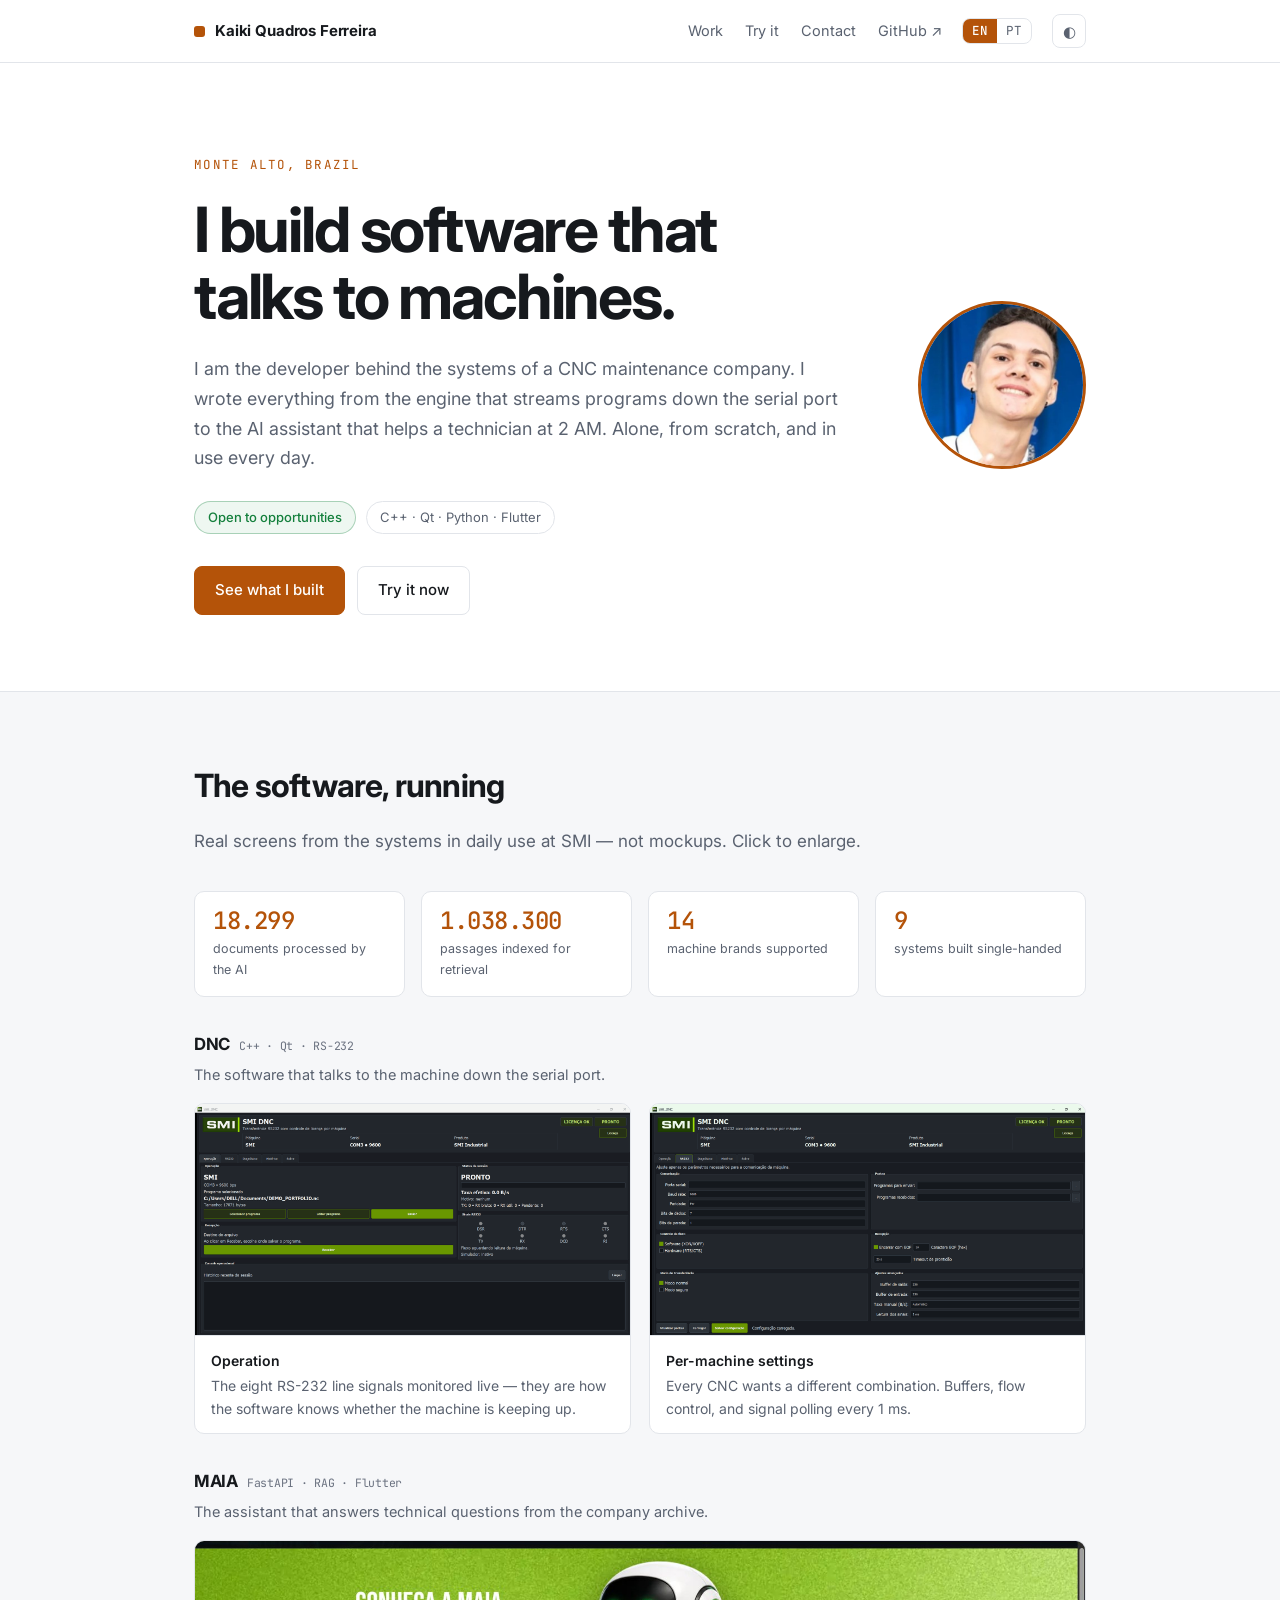
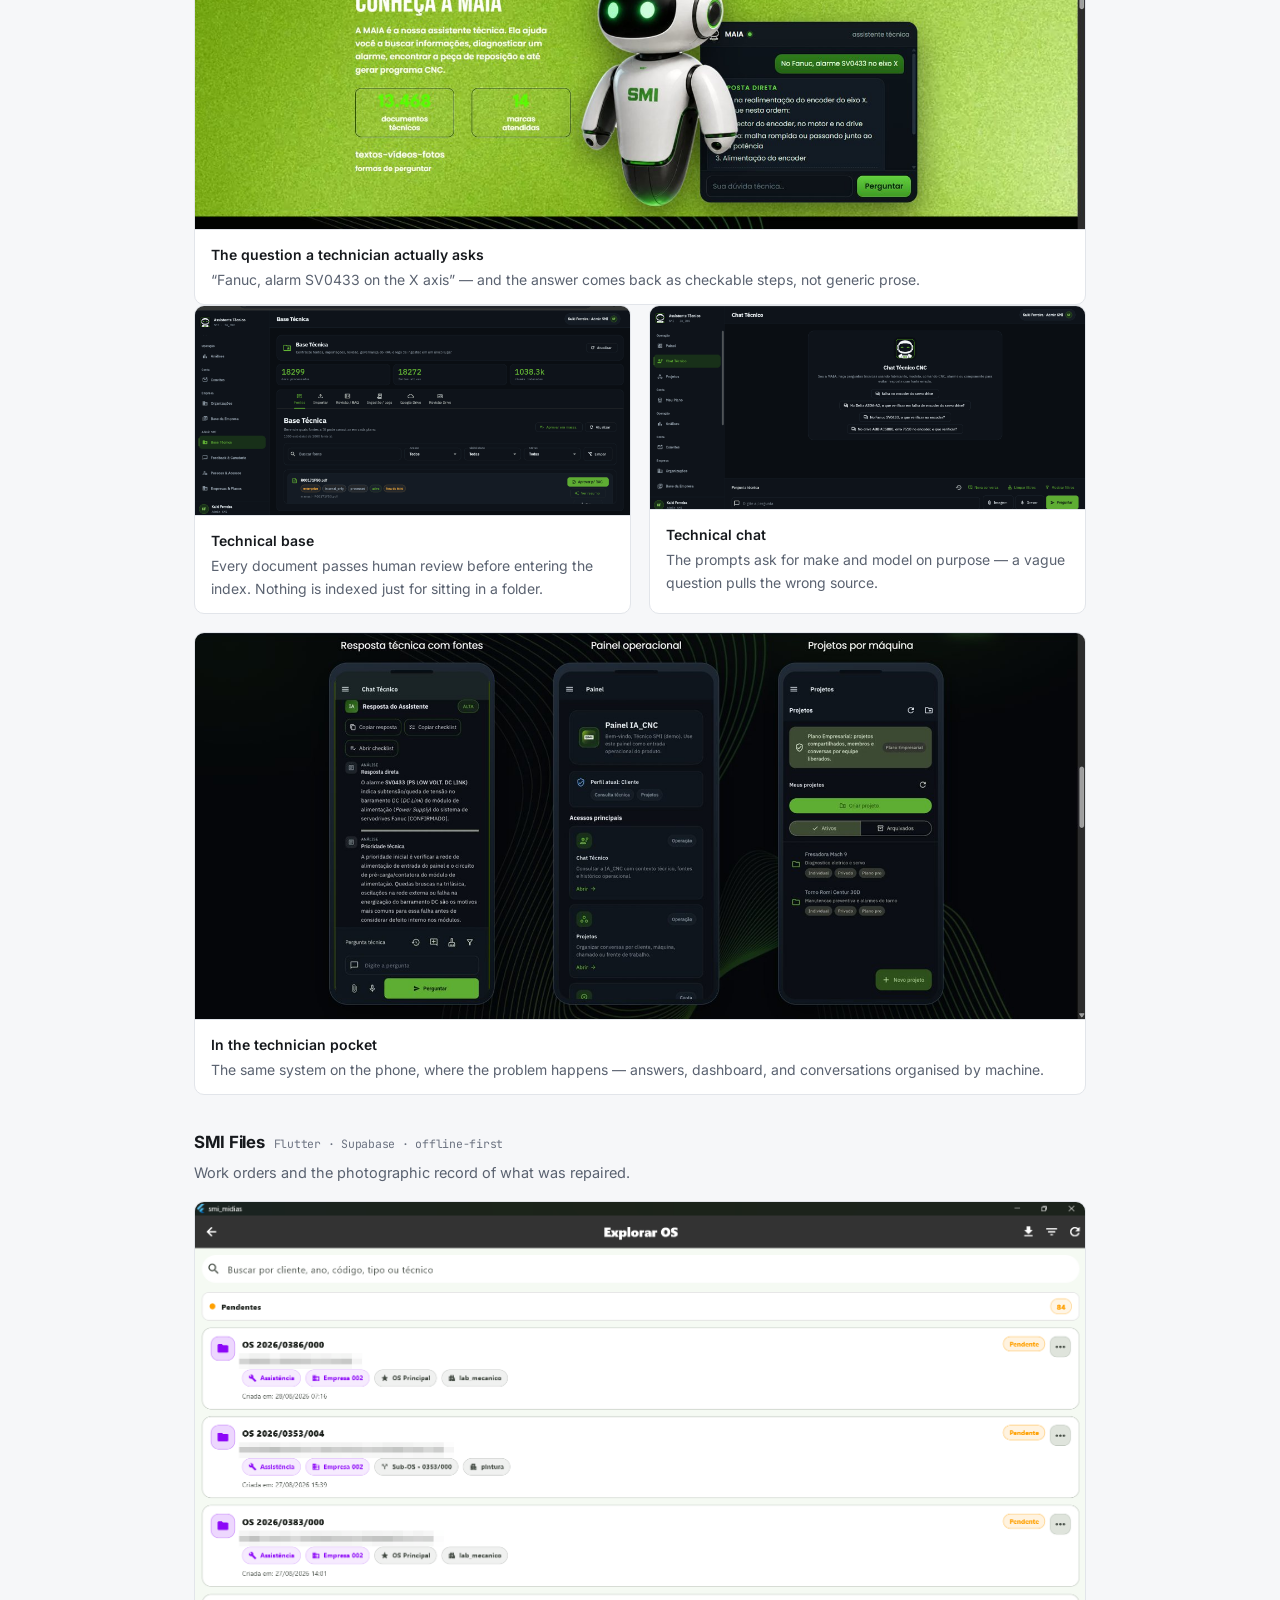
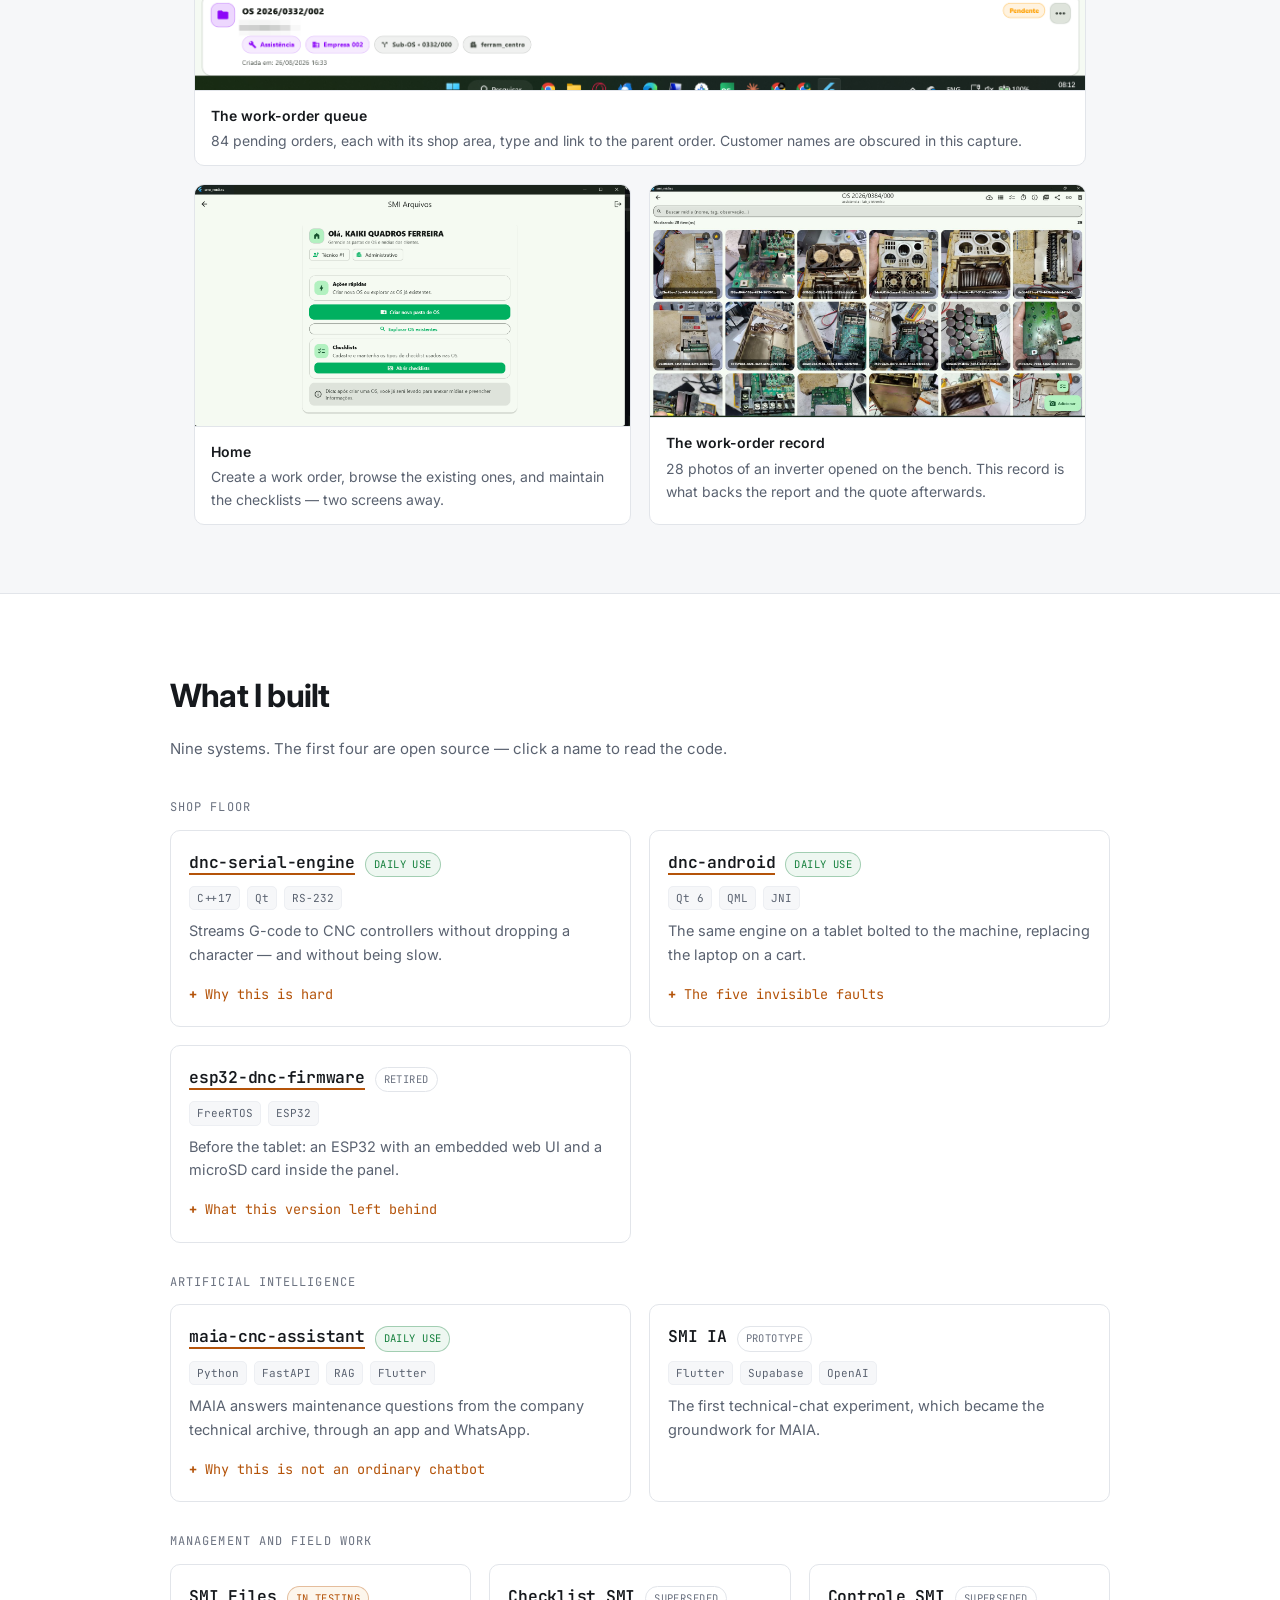
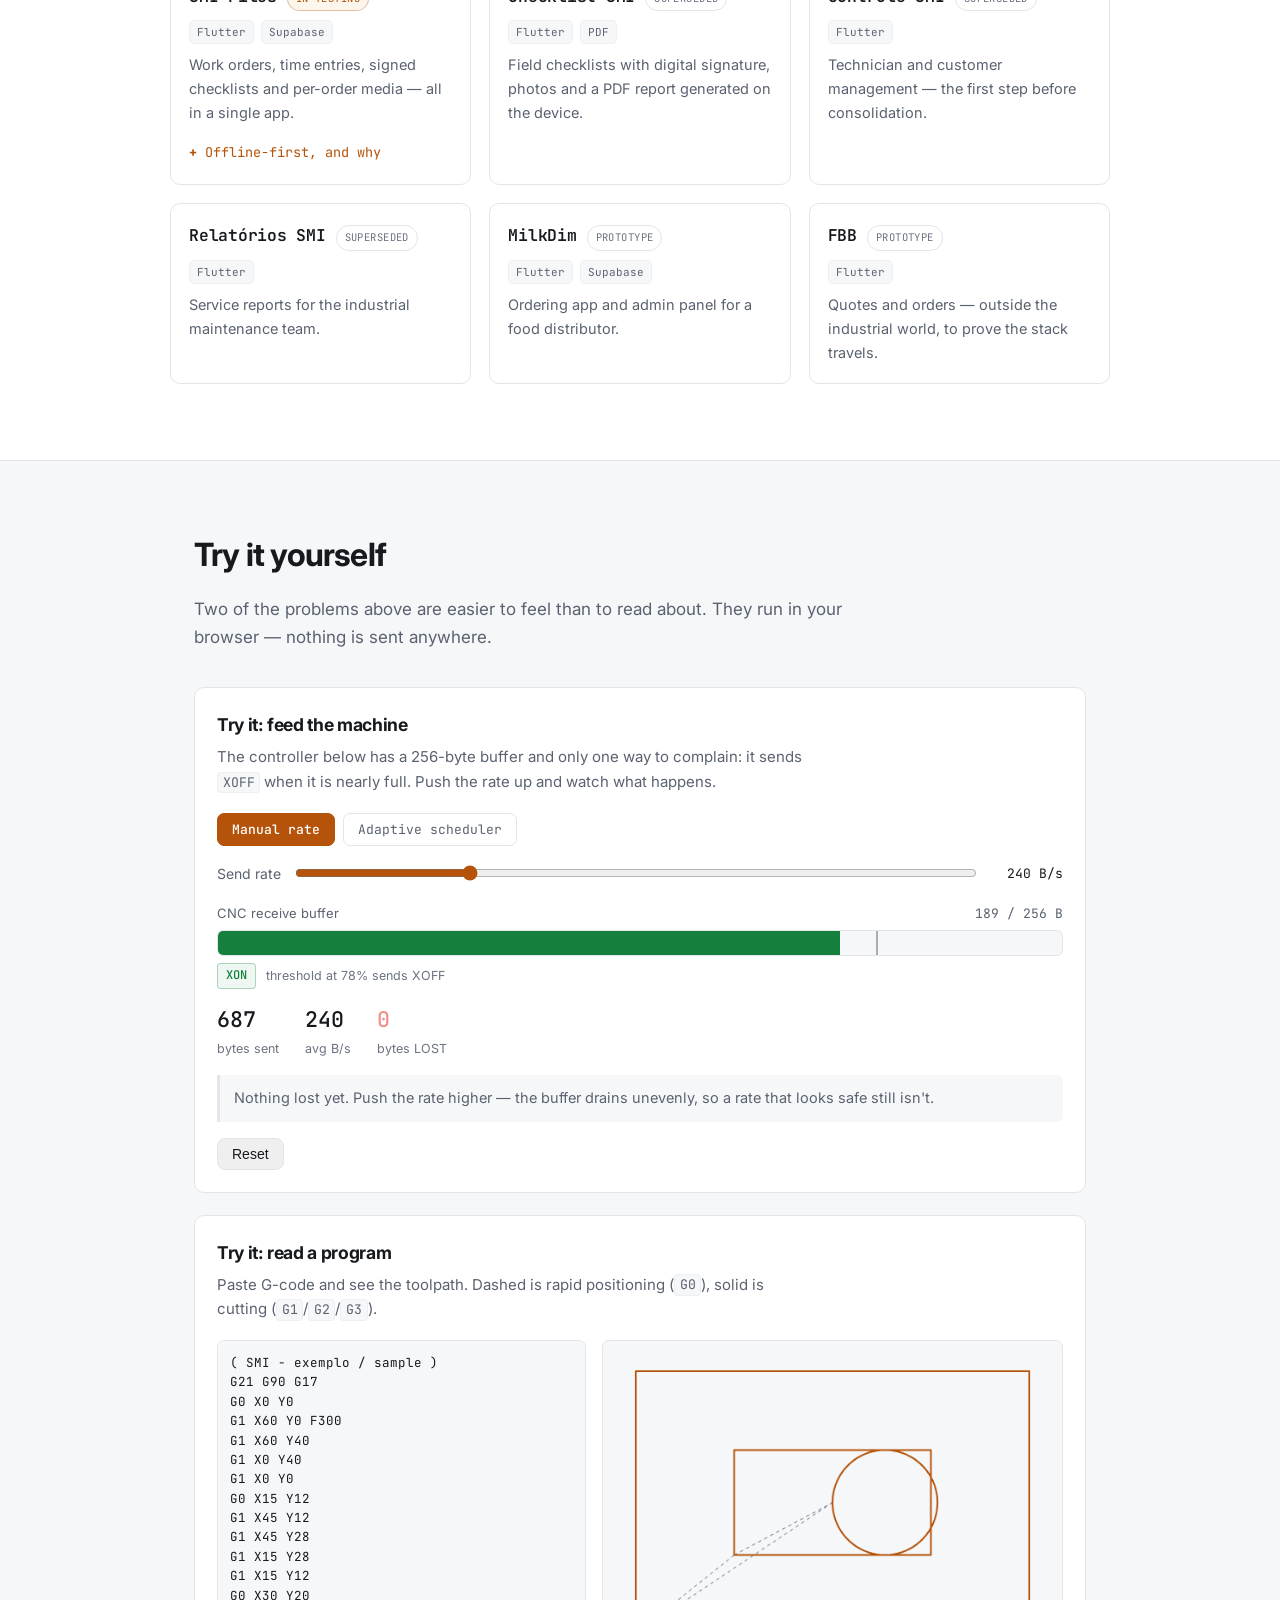
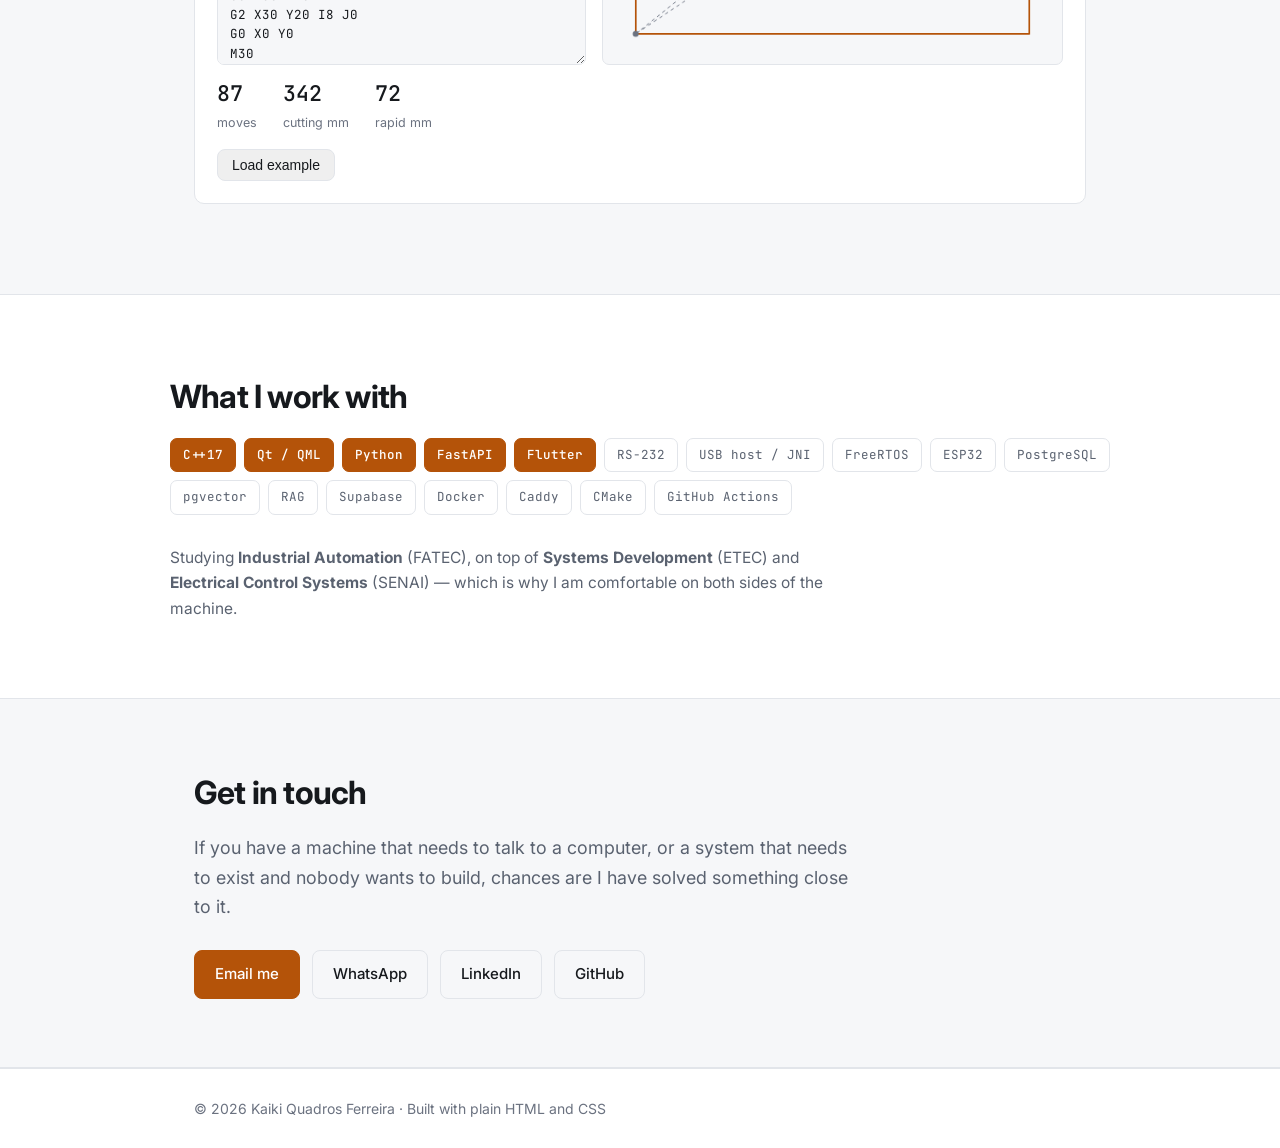
==== index.html @ d622199d "Add the work-order queue with customer names obscured Pixelated rather than blurred: a gaussian blur" ====
<!doctype html>
<html lang="en">
<head>
<meta charset="utf-8">
<meta name="viewport" content="width=device-width, initial-scale=1">
<title>Kaiki Quadros Ferreira — Industrial Systems, Embedded &amp; AI</title>
<meta name="description" content="Software engineer building systems for CNC machine tools: RS-232 protocols, Android and desktop clients, and RAG over technical archives. C++, Qt, QML, Python, FastAPI.">
<meta name="theme-color" content="#0d1117">
<link rel="icon" href="./favicon.svg" type="image/svg+xml">

<meta property="og:type" content="website">
<meta property="og:title" content="Kaiki Quadros Ferreira — Industrial Systems, Embedded &amp; AI">
<meta property="og:description" content="Software engineer where software meets machines. CNC serial protocols, Android and desktop clients, and AI over technical archives.">
<meta property="og:url" content="https://dev-kaiki.github.io/">
<meta name="twitter:card" content="summary">

<link rel="alternate" hreflang="en" href="https://dev-kaiki.github.io/">
<link rel="alternate" hreflang="pt-BR" href="https://dev-kaiki.github.io/pt.html">
<link rel="alternate" hreflang="x-default" href="https://dev-kaiki.github.io/">

<link rel="preconnect" href="https://fonts.googleapis.com">
<link rel="preconnect" href="https://fonts.gstatic.com" crossorigin>
<link href="https://fonts.googleapis.com/css2?family=Inter:wght@400;500;600;700&family=JetBrains+Mono:wght@400;500&display=swap" rel="stylesheet">
<link rel="stylesheet" href="./styles.css">
</head>
<body>

<a class="skip" href="#main">Skip to content</a>

<header class="topbar">
  <div class="wrap row">
    <a class="brand" href="./"><span class="brand-mark"></span>Kaiki&nbsp;Quadros&nbsp;Ferreira</a>
    <nav class="nav">
      <a href="#work">Work</a>
      <a href="#demos">Try it</a>
      <a href="#contact">Contact</a>
      <a class="ext" href="https://github.com/dev-kaiki" target="_blank" rel="noopener">GitHub ↗</a>
    </nav>
    <p class="lang" aria-label="Language">
      <span class="lang-on" aria-current="true">EN</span><a href="./pt.html" hreflang="pt-BR" lang="pt-BR">PT</a>
    </p>
    <button id="theme" class="icon-btn" aria-label="Toggle colour theme" title="Toggle colour theme">◐</button>
  </div>
</header>

<main id="main">

  <!-- ============ HERO ============ -->
  <section class="hero">
    <div class="wrap hero-grid">
      <div>
        <p class="kicker">Monte Alto, Brazil</p>
        <h1>I build software that<br>talks to machines.</h1>
        <p class="lede">
          I am the developer behind the systems of a CNC maintenance company. I wrote everything
          from the engine that streams programs down the serial port to the AI assistant that helps
          a technician at 2&nbsp;AM. Alone, from scratch, and in use every day.
        </p>
        <p class="meta">
          <span class="pill pill-on">Open to opportunities</span>
          <span class="pill">C++ · Qt · Python · Flutter</span>
        </p>
        <p class="cta">
          <a class="btn btn-primary" href="#work">See what I built</a>
          <a class="btn" href="#demos">Try it now</a>
        </p>
      </div>
      <img class="avatar" src="./assets/kaiki.jpg" alt="Kaiki Quadros Ferreira" width="440" height="440">
    </div>
  </section>

  <!-- ============ VITRINE ============ -->
  <section class="band">
    <div class="wrap">
      <h2 class="band-title">The software, running</h2>
      <p class="band-lede">
        Real screens from the systems in daily use at SMI — not mockups. Click to enlarge.
      </p>

      <div class="figures">
        <div class="fig"><b>18.299</b><span>documents processed by the AI</span></div>
        <div class="fig"><b>1.038.300</b><span>passages indexed for retrieval</span></div>
        <div class="fig"><b>14</b><span>machine brands supported</span></div>
        <div class="fig"><b>9</b><span>systems built single-handed</span></div>
      </div>

      <div class="shot-group">
        <h3>DNC<span class="st">C++ · Qt · RS-232</span></h3>
        <p class="gl">The software that talks to the machine down the serial port.</p>
        <div class="shots-2">
          <figure class="shot">
            <img src="./assets/dnc-operacao.png" alt="DNC operation screen: loaded program, session status and RS-232 signal LEDs" loading="lazy">
            <figcaption><b>Operation</b>The eight RS-232 line signals monitored live — they are how the software knows whether the machine is keeping up.</figcaption>
          </figure>
          <figure class="shot">
            <img src="./assets/dnc-rs232.png" alt="RS-232 settings: baud, parity, flow control, EOF, buffers and timing" loading="lazy">
            <figcaption><b>Per-machine settings</b>Every CNC wants a different combination. Buffers, flow control, and signal polling every 1&nbsp;ms.</figcaption>
          </figure>
        </div>
      </div>

      <div class="shot-group">
        <h3>MAIA<span class="st">FastAPI · RAG · Flutter</span></h3>
        <p class="gl">The assistant that answers technical questions from the company archive.</p>
        <figure class="shot">
          <img src="./assets/maia-apresentacao.jpg" alt="MAIA overview showing a question about alarm SV0433 on a Fanuc control and the technical answer" loading="lazy">
          <figcaption><b>The question a technician actually asks</b>“Fanuc, alarm SV0433 on the X axis” — and the answer comes back as checkable steps, not generic prose.</figcaption>
        </figure>
        <div class="shots-2">
          <figure class="shot">
            <img src="./assets/maia-base-tecnica.png" alt="Technical base panel: 18,299 documents processed, 18,272 active sources and 1,038,300 indexed passages" loading="lazy">
            <figcaption><b>Technical base</b>Every document passes human review before entering the index. Nothing is indexed just for sitting in a folder.</figcaption>
          </figure>
          <figure class="shot">
            <img src="./assets/maia-chat.png" alt="MAIA technical chat home screen with suggested questions about encoders, servo drives and alarms" loading="lazy">
            <figcaption><b>Technical chat</b>The prompts ask for make and model on purpose — a vague question pulls the wrong source.</figcaption>
          </figure>
        </div>
        <figure class="shot" style="margin-top:18px">
          <img src="./assets/maia-mobile.jpg" alt="Three mobile app screens: answer with sources, operational dashboard, and projects by machine" loading="lazy">
          <figcaption><b>In the technician pocket</b>The same system on the phone, where the problem happens — answers, dashboard, and conversations organised by machine.</figcaption>
        </figure>
      </div>

      <div class="shot-group">
        <h3>SMI Files<span class="st">Flutter · Supabase · offline-first</span></h3>
        <p class="gl">Work orders and the photographic record of what was repaired.</p>
        <figure class="shot">
          <img src="./assets/smifiles-os.png" alt="List of pending work orders showing number, shop area and date for each; customer names are obscured" loading="lazy">
          <figcaption><b>The work-order queue</b>84 pending orders, each with its shop area, type and link to the parent order. Customer names are obscured in this capture.</figcaption>
        </figure>
        <div class="shots-2" style="margin-top:18px">
          <figure class="shot">
            <img src="./assets/smifiles-home.png" alt="SMI Files home screen with actions to create a work order, browse existing ones and open checklists" loading="lazy">
            <figcaption><b>Home</b>Create a work order, browse the existing ones, and maintain the checklists — two screens away.</figcaption>
          </figure>
          <figure class="shot">
            <img src="./assets/smifiles-midias.jpg" alt="Gallery of 28 photos of a frequency inverter under repair, organised inside a work order" loading="lazy">
            <figcaption><b>The work-order record</b>28 photos of an inverter opened on the bench. This record is what backs the report and the quote afterwards.</figcaption>
          </figure>
        </div>
      </div>
    </div>
  </section>

  <!-- ============ PROJETOS ============ -->
  <section id="work" class="wrap section">
    <h2 class="sec-title">What I built</h2>
    <p class="sec-note">
      Nine systems. The first four are open source — click a name to read the code.
    </p>

    <p class="subhead">Shop floor</p>
    <div class="pgrid">

      <article class="card">
        <div class="card-h">
          <h3><a href="https://github.com/dev-kaiki/dnc-serial-engine" target="_blank" rel="noopener">dnc-serial-engine</a></h3>
          <span class="badge-state is-live">daily use</span>
        </div>
        <p class="tags"><span>C++17</span><span>Qt</span><span>RS-232</span></p>
        <p>Streams G-code to CNC controllers without dropping a character — and without being slow.</p>
        <details class="more">
          <summary>Why this is hard</summary>
          <div class="more-body">
            <p>
              A controller from the 1980s has a few kilobytes of buffer and no way to say how full
              it is. You get one warning — <code>XOFF</code> — and it arrives late.
            </p>
            <p>
              Too fast and the machine silently drops characters while cutting steel. Too slow and a
              40-minute job becomes four hours. The engine treats this as a <strong>control loop</strong>:
              it speeds up while the machine drains and backs off the instant <code>XOFF</code> arrives.
            </p>
            <p>
              The <a href="https://github.com/dev-kaiki/dnc-serial-engine/tree/main/docs/engineering-log" target="_blank" rel="noopener">engineering log</a>
              records the debugging done on live machines — including the fix that created the next problem.
            </p>
          </div>
        </details>
      </article>

      <article class="card">
        <div class="card-h">
          <h3><a href="https://github.com/dev-kaiki/dnc-android" target="_blank" rel="noopener">dnc-android</a></h3>
          <span class="badge-state is-live">daily use</span>
        </div>
        <p class="tags"><span>Qt 6</span><span>QML</span><span>JNI</span></p>
        <p>The same engine on a tablet bolted to the machine, replacing the laptop on a cart.</p>
        <details class="more">
          <summary>The five invisible faults</summary>
          <div class="more-body">
            <p>
              Android has no serial port. Reaching RS-232 means USB OTG, an FTDI chip and a JNI
              bridge into a Java library.
            </p>
            <p>
              Receiving worked immediately. Sending did not — and <strong>none of the five causes
              raised an error</strong>: a zeroed timeout parked the reader thread so writes vanished
              silently; a poller fought for the connection a thousand times a second with no lock; and a
              flow-control request was rejected over a name mismatch, then carried on as if it had worked.
            </p>
            <p>
              I confirmed that last one by reading the bytecode of the library itself.
            </p>
          </div>
        </details>
      </article>

      <article class="card">
        <div class="card-h">
          <h3><a href="https://github.com/dev-kaiki/esp32-dnc-firmware" target="_blank" rel="noopener">esp32-dnc-firmware</a></h3>
          <span class="badge-state">retired</span>
        </div>
        <p class="tags"><span>FreeRTOS</span><span>ESP32</span></p>
        <p>Before the tablet: an ESP32 with an embedded web UI and a microSD card inside the panel.</p>
        <details class="more">
          <summary>What this version left behind</summary>
          <div class="more-body">
            <p>
              Six FreeRTOS tasks and lock-free ring buffers separating the serial line from the card
              and the web server — so a slow SD write could never interrupt the byte stream feeding
              the machine.
            </p>
            <p>
              The tablet replaced the device, but the firmware stays public: it is the same problem
              solved on bare metal.
            </p>
          </div>
        </details>
      </article>

    </div>

    <p class="subhead">Artificial intelligence</p>
    <div class="pgrid">

      <article class="card">
        <div class="card-h">
          <h3><a href="https://github.com/dev-kaiki/maia-cnc-assistant" target="_blank" rel="noopener">maia-cnc-assistant</a></h3>
          <span class="badge-state is-live">daily use</span>
        </div>
        <p class="tags"><span>Python</span><span>FastAPI</span><span>RAG</span><span>Flutter</span></p>
        <p>MAIA answers maintenance questions from the company technical archive, through an app and WhatsApp.</p>
        <details class="more">
          <summary>Why this is not an ordinary chatbot</summary>
          <div class="more-body">
            <p>
              When a controller throws an alarm at 2&nbsp;AM the answer exists — in a 400-page PDF
              nobody can search, or in the head of the technician who is asleep.
            </p>
            <p>
              A wrong answer here injures someone, so an explicit <strong>safety policy</strong> runs
              before replying. A document only enters the index after <strong>human review</strong>. And
              there are AI <strong>cost ceilings</strong> per request, per day and per month, so a retry
              loop cannot burn the budget overnight.
            </p>
            <p>118 automated tests run on every commit.</p>
          </div>
        </details>
      </article>

      <article class="card">
        <div class="card-h">
          <h3><span class="nolink">SMI IA</span></h3>
          <span class="badge-state">prototype</span>
        </div>
        <p class="tags"><span>Flutter</span><span>Supabase</span><span>OpenAI</span></p>
        <p>The first technical-chat experiment, which became the groundwork for MAIA.</p>
      </article>

    </div>

    <p class="subhead">Management and field work</p>
    <div class="pgrid pgrid-3">

      <article class="card">
        <div class="card-h">
          <h3><span class="nolink">SMI Files</span></h3>
          <span class="badge-state is-test">in testing</span>
        </div>
        <p class="tags"><span>Flutter</span><span>Supabase</span></p>
        <p>Work orders, time entries, signed checklists and per-order media — all in a single app.</p>
        <details class="more">
          <summary>Offline-first, and why</summary>
          <div class="more-body">
            <p>
              A technician inside a factory has no signal. The app writes locally and keeps a
              <strong>sync queue with automatic retry</strong>, so the work never depends on the network.
            </p>
            <p>
              Before this I had three separate apps. I consolidated them into one when it became clear
              that keeping three of them diverging was worse than rewriting.
            </p>
          </div>
        </details>
      </article>

      <article class="card">
        <div class="card-h">
          <h3><span class="nolink">Checklist SMI</span></h3>
          <span class="badge-state">superseded</span>
        </div>
        <p class="tags"><span>Flutter</span><span>PDF</span></p>
        <p>Field checklists with digital signature, photos and a PDF report generated on the device.</p>
      </article>

      <article class="card">
        <div class="card-h">
          <h3><span class="nolink">Controle SMI</span></h3>
          <span class="badge-state">superseded</span>
        </div>
        <p class="tags"><span>Flutter</span></p>
        <p>Technician and customer management — the first step before consolidation.</p>
      </article>

      <article class="card">
        <div class="card-h">
          <h3><span class="nolink">Relatórios SMI</span></h3>
          <span class="badge-state">superseded</span>
        </div>
        <p class="tags"><span>Flutter</span></p>
        <p>Service reports for the industrial maintenance team.</p>
      </article>

      <article class="card">
        <div class="card-h">
          <h3><span class="nolink">MilkDim</span></h3>
          <span class="badge-state">prototype</span>
        </div>
        <p class="tags"><span>Flutter</span><span>Supabase</span></p>
        <p>Ordering app and admin panel for a food distributor.</p>
      </article>

      <article class="card">
        <div class="card-h">
          <h3><span class="nolink">FBB</span></h3>
          <span class="badge-state">prototype</span>
        </div>
        <p class="tags"><span>Flutter</span></p>
        <p>Quotes and orders — outside the industrial world, to prove the stack travels.</p>
      </article>

    </div>
  </section>

  <!-- ============ DEMOS ============ -->
  <section id="demos" class="band">
    <div class="wrap">
      <h2 class="sec-title">Try it yourself</h2>
      <p class="band-lede">
        Two of the problems above are easier to feel than to read about. They run in your browser —
        nothing is sent anywhere.
      </p>
      <noscript>
        <p class="verdict">These demos need JavaScript enabled.</p>
      </noscript>
      <div class="demo" id="demo-flow"></div>
      <div class="demo" id="demo-gcode"></div>
    </div>
  </section>

  <!-- ============ STACK ============ -->
  <section class="wrap section">
    <h2 class="sec-title">What I work with</h2>
    <p class="chips">
      <span class="chip chip-h">C++17</span>
      <span class="chip chip-h">Qt / QML</span>
      <span class="chip chip-h">Python</span>
      <span class="chip chip-h">FastAPI</span>
      <span class="chip chip-h">Flutter</span>
      <span class="chip">RS-232</span>
      <span class="chip">USB host / JNI</span>
      <span class="chip">FreeRTOS</span>
      <span class="chip">ESP32</span>
      <span class="chip">PostgreSQL</span>
      <span class="chip">pgvector</span>
      <span class="chip">RAG</span>
      <span class="chip">Supabase</span>
      <span class="chip">Docker</span>
      <span class="chip">Caddy</span>
      <span class="chip">CMake</span>
      <span class="chip">GitHub Actions</span>
    </p>
    <p class="note">
      Studying <strong>Industrial Automation</strong> (FATEC), on top of <strong>Systems
      Development</strong> (ETEC) and <strong>Electrical Control Systems</strong> (SENAI) — which is why
      I am comfortable on both sides of the machine.
    </p>
  </section>

  <!-- ============ CONTATO ============ -->
  <section id="contact" class="band">
    <div class="wrap">
      <h2 class="sec-title">Get in touch</h2>
      <p class="lede">
        If you have a machine that needs to talk to a computer, or a system that needs to exist and
        nobody wants to build, chances are I have solved something close to it.
      </p>
      <p class="cta">
        <a class="btn btn-primary" href="mailto:kaikiiquadros091o@gmail.com">Email me</a>
        <a class="btn" href="https://wa.me/5516991666951" target="_blank" rel="noopener">WhatsApp</a>
        <a class="btn" href="https://www.linkedin.com/in/kaiki-ferreira/" target="_blank" rel="noopener">LinkedIn</a>
        <a class="btn" href="https://github.com/dev-kaiki" target="_blank" rel="noopener">GitHub</a>
      </p>
    </div>
  </section>

</main>

<footer class="foot">
  <div class="wrap">
    <p>© <span id="year">2026</span> Kaiki Quadros Ferreira · Built with plain HTML and CSS</p>
  </div>
</footer>

<div class="lb" id="lb" role="dialog" aria-modal="true" aria-label="Enlarged image">
  <button class="lb-close" id="lb-close" aria-label="Close">×</button>
  <img id="lb-img" alt="">
</div>

<script src="./demos.js"></script>
<script>
(function () {
  var root = document.documentElement;
  var saved = null;
  try { saved = localStorage.getItem('theme'); } catch (e) {}
  if (saved) root.setAttribute('data-theme', saved);

  var btn = document.getElementById('theme');
  btn.addEventListener('click', function () {
    var current = root.getAttribute('data-theme');
    if (!current) {
      current = matchMedia('(prefers-color-scheme: dark)').matches ? 'dark' : 'light';
    }
    var next = current === 'dark' ? 'light' : 'dark';
    root.setAttribute('data-theme', next);
    try { localStorage.setItem('theme', next); } catch (e) {}
  });

  document.getElementById('year').textContent = new Date().getFullYear();

  // lightbox das capturas
  var lb = document.getElementById('lb'), lbImg = document.getElementById('lb-img');
  function close() { lb.classList.remove('is-open'); lbImg.removeAttribute('src'); }
  Array.prototype.forEach.call(document.querySelectorAll('.shot img'), function (img) {
    img.addEventListener('click', function () {
      lbImg.src = img.src; lbImg.alt = img.alt; lb.classList.add('is-open');
    });
  });
  document.getElementById('lb-close').addEventListener('click', close);
  lb.addEventListener('click', function (e) { if (e.target === lb) close(); });
  document.addEventListener('keydown', function (e) { if (e.key === 'Escape') close(); });
})();
</script>

</body>
</html>
---- styles.css ----
/* ---------- tokens (light is the base) ---------- */
:root {
  --bg:        #ffffff;
  --bg-alt:    #f6f7f9;
  --fg:        #16191d;
  --fg-muted:  #5a6270;
  --fg-faint:  #6b7280;
  --line:      #e2e5ea;
  --line-soft: #edeff3;
  --accent:    #b45309;
  --accent-fg: #ffffff;
  --accent-bg: #fdf6ec;
  --node:      #ffffff;
  --node-alt:  #fdf6ec;
  --node-mach: #eef1f5;
  --node-ai:   #f2f7f4;
  --ok:        #15803d;
  --ok-bg:     #eef7f1;

  --radius: 10px;
  --wrap: 940px;
  --mono: "JetBrains Mono", ui-monospace, SFMono-Regular, Menlo, Consolas, monospace;
  --sans: "Inter", -apple-system, BlinkMacSystemFont, "Segoe UI", Roboto, sans-serif;
}

@media (prefers-color-scheme: dark) {
  :root:not([data-theme="light"]) {
    --bg:        #0d1117;
    --bg-alt:    #12181f;
    --fg:        #e7ecf2;
    --fg-muted:  #9aa5b4;
    --fg-faint:  #7d8899;
    --line:      #232c37;
    --line-soft: #1a222c;
    --accent:    #f0a842;
    --accent-fg: #1a1206;
    --accent-bg: #1f1809;
    --node:      #141c25;
    --node-alt:  #1f1809;
    --node-mach: #1a222c;
    --node-ai:   #10201a;
    --ok:        #5dd39e;
    --ok-bg:     #0f2119;
  }
}

:root[data-theme="dark"] {
  --bg:        #0d1117;
  --bg-alt:    #12181f;
  --fg:        #e7ecf2;
  --fg-muted:  #9aa5b4;
  --fg-faint:  #7d8899;
  --line:      #232c37;
  --line-soft: #1a222c;
  --accent:    #f0a842;
  --accent-fg: #1a1206;
  --accent-bg: #1f1809;
  --node:      #141c25;
  --node-alt:  #1f1809;
  --node-mach: #1a222c;
  --node-ai:   #10201a;
  --ok:        #5dd39e;
  --ok-bg:     #0f2119;
}

/* ---------- base ---------- */
*, *::before, *::after { box-sizing: border-box; }

html { scroll-behavior: smooth; }
@media (prefers-reduced-motion: reduce) { html { scroll-behavior: auto; } }

body {
  margin: 0;
  background: var(--bg);
  color: var(--fg);
  font-family: var(--sans);
  font-size: 17px;
  line-height: 1.65;
  -webkit-font-smoothing: antialiased;
}

a { color: inherit; }
code {
  font-family: var(--mono);
  font-size: .88em;
  background: var(--bg-alt);
  border: 1px solid var(--line-soft);
  border-radius: 4px;
  padding: .1em .35em;
}
img { max-width: 100%; }

.wrap { max-width: var(--wrap); margin: 0 auto; padding: 0 24px; }

.skip {
  position: absolute; left: -9999px;
  background: var(--accent); color: var(--accent-fg);
  padding: 10px 16px; border-radius: 0 0 var(--radius) 0; z-index: 100;
}
.skip:focus { left: 0; top: 0; }

/* ---------- topbar ---------- */
.topbar {
  position: sticky; top: 0; z-index: 50;
  background: color-mix(in srgb, var(--bg) 88%, transparent);
  backdrop-filter: blur(10px);
  border-bottom: 1px solid var(--line);
}
.row { display: flex; align-items: center; gap: 20px; height: 62px; }

.brand {
  display: inline-flex; align-items: center; gap: 10px;
  font-weight: 700; letter-spacing: -.01em; text-decoration: none;
  font-size: 15px; white-space: nowrap;
}
.brand-mark {
  width: 11px; height: 11px; border-radius: 3px;
  background: var(--accent); flex: none;
}

.nav { margin-left: auto; display: flex; gap: 22px; font-size: 14.5px; }
.nav a { color: var(--fg-muted); text-decoration: none; }
.nav a:hover { color: var(--fg); }

.lang {
  display: flex; align-items: center; gap: 0;
  margin: 0; font-family: var(--mono); font-size: 12.5px;
  border: 1px solid var(--line); border-radius: 8px; overflow: hidden;
  flex: none;
}
.lang > * {
  padding: 6px 9px; line-height: 1;
  text-decoration: none; color: var(--fg-muted);
}
.lang > a:hover { color: var(--fg); background: var(--bg-alt); }
.lang .lang-on {
  background: var(--accent); color: var(--accent-fg); font-weight: 500;
}

.icon-btn {
  background: transparent; border: 1px solid var(--line);
  color: var(--fg-muted); border-radius: 8px;
  width: 34px; height: 34px; cursor: pointer; font-size: 15px;
  line-height: 1; flex: none;
}
.icon-btn:hover { color: var(--fg); border-color: var(--fg-faint); }

/* ---------- hero ---------- */
.hero { padding: 92px 0 76px; }
.kicker {
  margin: 0 0 20px;
  font-family: var(--mono); font-size: 12.5px;
  letter-spacing: .1em; text-transform: uppercase;
  color: var(--accent);
}
h1 {
  margin: 0 0 24px;
  font-size: clamp(2.3rem, 6vw, 3.9rem);
  line-height: 1.08; letter-spacing: -.035em; font-weight: 700;
}
.lede {
  margin: 0 0 28px; max-width: 60ch;
  font-size: 1.12rem; color: var(--fg-muted);
}
.meta { display: flex; flex-wrap: wrap; gap: 10px; margin: 0 0 32px; }
.pill {
  font-size: 13px; padding: 5px 13px; border-radius: 999px;
  border: 1px solid var(--line); color: var(--fg-muted);
}
.pill-on {
  color: var(--ok); background: var(--ok-bg);
  border-color: color-mix(in srgb, var(--ok) 32%, transparent);
  font-weight: 500;
}

.cta { display: flex; flex-wrap: wrap; gap: 12px; margin: 0; }
.btn {
  display: inline-block; text-decoration: none;
  padding: 11px 20px; border-radius: 8px;
  border: 1px solid var(--line); color: var(--fg);
  font-size: 15px; font-weight: 500;
}
.btn:hover { border-color: var(--fg-faint); background: var(--bg-alt); }
.btn-primary {
  background: var(--accent); border-color: var(--accent); color: var(--accent-fg);
}
.btn-primary:hover { background: var(--accent); border-color: var(--accent); opacity: .9; }
.btn-sm { padding: 7px 14px; font-size: 14px; }

/* ---------- bands & sections ---------- */
.band {
  background: var(--bg-alt);
  border-block: 1px solid var(--line);
  padding: 68px 0;
}
.section { padding: 76px 0; }

.band-title, .sec-title {
  margin: 0 0 14px;
  font-size: clamp(1.5rem, 3.4vw, 2rem);
  letter-spacing: -.025em; font-weight: 700;
}
.band-lede, .sec-note {
  margin: 0 0 36px; max-width: 62ch; color: var(--fg-muted);
}
.sec-note { font-size: 15px; }

/* ---------- diagram ---------- */
.diagram { margin: 0; overflow-x: auto; }
.diagram svg { display: block; min-width: 660px; width: 100%; height: auto; }

.node { fill: var(--node); stroke: var(--line); stroke-width: 1.5; }
.node-alt { fill: var(--node-alt); stroke: var(--accent); }
.node-machine { fill: var(--node-mach); stroke: var(--fg-faint); }
.node-ai { fill: var(--node-ai); stroke: var(--ok); }

.node-t {
  fill: var(--fg); font-family: var(--mono); font-size: 13px;
  font-weight: 500; text-anchor: middle;
}
.node-t.sm { font-size: 12px; }
.node-s {
  fill: var(--fg-muted); font-family: var(--sans);
  font-size: 11.5px; text-anchor: middle;
}
.edge { fill: none; stroke: var(--fg-faint); stroke-width: 1.5; }
.edge.dash { stroke-dasharray: 5 4; }
.head { fill: var(--fg-faint); }
.edge-t {
  fill: var(--fg-faint); font-family: var(--mono);
  font-size: 11px; text-anchor: middle;
}
.edge-t.rot { text-anchor: start; }

/* ---------- projects ---------- */
.proj {
  border-top: 1px solid var(--line);
  padding: 34px 0 30px;
}
.proj:last-of-type { border-bottom: 1px solid var(--line); }

.proj-h {
  display: flex; flex-wrap: wrap; align-items: baseline;
  gap: 8px 18px; margin-bottom: 14px;
}
.proj-h h3 { margin: 0; font-size: 1.28rem; letter-spacing: -.02em; }
.proj-h h3 a {
  font-family: var(--mono); font-weight: 600;
  text-decoration: none; border-bottom: 2px solid var(--accent);
  padding-bottom: 1px;
}
.proj-h h3 a:hover { color: var(--accent); }

.tags { display: flex; flex-wrap: wrap; gap: 7px; margin: 0; }
.tags span {
  font-family: var(--mono); font-size: 11.5px;
  padding: 3px 9px; border-radius: 5px;
  background: var(--bg-alt); border: 1px solid var(--line-soft);
  color: var(--fg-muted);
}
.band .tags span { background: var(--bg); }

.proj p { margin: 0 0 14px; max-width: 68ch; }
.proj-lede { font-size: 1.06rem; font-weight: 500; }
.proj p:not(.proj-lede):not(.proj-links) { color: var(--fg-muted); }

.proj-hi {
  border-left: 3px solid var(--accent);
  background: var(--accent-bg);
  padding: 12px 16px; border-radius: 0 var(--radius) var(--radius) 0;
  font-size: 15.5px;
}
.proj-hi a { color: var(--accent); }

.proj-links {
  display: flex; align-items: center; flex-wrap: wrap;
  gap: 14px; margin-top: 20px !important;
}
.badge { height: 20px; }

/* ---------- stack grid ---------- */
.grid {
  display: grid; gap: 22px;
  grid-template-columns: repeat(auto-fit, minmax(230px, 1fr));
  margin-bottom: 34px;
}
.cell {
  background: var(--bg); border: 1px solid var(--line);
  border-radius: var(--radius); padding: 20px;
}
.cell h3 {
  margin: 0 0 8px; font-size: 14px;
  font-family: var(--mono); font-weight: 500; color: var(--accent);
}
.cell p { margin: 0; font-size: 14.5px; color: var(--fg-muted); line-height: 1.6; }

.note {
  margin: 0; max-width: 66ch;
  color: var(--fg-muted); font-size: 15.5px;
}

/* ---------- contact & footer ---------- */
.contact .lede { margin-bottom: 26px; }

.foot {
  border-top: 1px solid var(--line);
  padding: 28px 0; color: var(--fg-faint); font-size: 14px;
}
.foot p { margin: 0; }

/* ---------- responsive ---------- */
@media (max-width: 620px) {
  body { font-size: 16px; }
  .hero { padding: 60px 0 52px; }
  .section, .band { padding: 52px 0; }
  .nav { gap: 13px; font-size: 13.5px; }
  .nav .ext { display: none; }
  .lang { font-size: 11.5px; }
  .lang > * { padding: 5px 6px; }
  .row { gap: 12px; }
  .brand { font-size: 0; gap: 0; }
  .brand-mark { width: 13px; height: 13px; }
}

/* Abaixo de 430px a barra nao comporta 3 links + idioma + tema sem empurrar
   o botao de tema para fora da viewport: o link de contato sai (a secao
   continua alcancavel rolando e pelo rodape). */
@media (max-width: 430px) {
  .nav { gap: 11px; font-size: 13px; }
  .nav a[href="#contact"] { display: none; }
  .row { gap: 9px; }
  .wrap { padding: 0 16px; }
}

/* ---------- interactive demos ---------- */
.demo {
  background: var(--bg);
  border: 1px solid var(--line);
  border-radius: var(--radius);
  padding: 22px;
  margin-bottom: 22px;
}
.band .demo { background: var(--bg); }

.demo-head h3 {
  margin: 0 0 6px; font-size: 1.1rem; letter-spacing: -.02em;
}
.demo-head p {
  margin: 0 0 18px; color: var(--fg-muted);
  font-size: 15px; max-width: 66ch;
}

.demo-modes { display: flex; gap: 8px; margin-bottom: 16px; flex-wrap: wrap; }
.dm-btn {
  font-family: var(--mono); font-size: 13px;
  padding: 7px 14px; border-radius: 7px;
  border: 1px solid var(--line); background: transparent;
  color: var(--fg-muted); cursor: pointer;
}
.dm-btn:hover { color: var(--fg); border-color: var(--fg-faint); }
.dm-btn.is-on {
  background: var(--accent); border-color: var(--accent);
  color: var(--accent-fg); font-weight: 500;
}

.demo-rate {
  display: flex; align-items: center; gap: 12px;
  margin-bottom: 18px; flex-wrap: wrap;
}
.demo-rate label { font-size: 14px; color: var(--fg-muted); white-space: nowrap; }
.demo-rate input[type=range] { flex: 1; min-width: 140px; accent-color: var(--accent); }
.demo-rate output {
  font-family: var(--mono); font-size: 13px;
  min-width: 72px; text-align: right; color: var(--fg);
}

.buf { margin-bottom: 18px; }
.buf-label {
  display: flex; justify-content: space-between;
  font-size: 13px; color: var(--fg-muted); margin-bottom: 6px;
}
.buf-label span:last-child { font-family: var(--mono); }
.buf-track {
  position: relative; height: 26px;
  background: var(--bg-alt); border: 1px solid var(--line);
  border-radius: 6px; overflow: hidden;
}
.buf-fill {
  height: 100%; width: 0;
  background: var(--ok); transition: width .05s linear;
}
.buf-fill.is-hot { background: #d9534f; }
.buf-mark { position: absolute; top: 0; bottom: 0; width: 2px; background: var(--fg-faint); z-index: 2; opacity: .55; }
.buf-legend {
  display: flex; align-items: center; gap: 10px;
  margin-top: 7px; font-size: 12.5px; color: var(--fg-faint);
}
.sig {
  font-family: var(--mono); font-size: 12px; font-weight: 500;
  padding: 2px 8px; border-radius: 4px;
  background: var(--ok-bg); color: var(--ok);
  border: 1px solid color-mix(in srgb, var(--ok) 30%, transparent);
}
.sig.sig-off {
  background: #fdecea; color: #c0392b; border-color: #e8b4ae;
}
:root[data-theme="dark"] .sig.sig-off,
:root:not([data-theme="light"]) .sig.sig-off { background: #2a1512; color: #f0918a; border-color: #5a2c25; }

.stats { display: flex; flex-wrap: wrap; gap: 26px; margin-bottom: 14px; }
.stat b {
  display: block; font-family: var(--mono);
  font-size: 1.35rem; line-height: 1.2; font-weight: 500;
}
.stat span { font-size: 12.5px; color: var(--fg-faint); }
.stat-bad b { color: #c0392b; }
:root[data-theme="dark"] .stat-bad b,
:root:not([data-theme="light"]) .stat-bad b { color: #f0918a; }

.verdict {
  margin: 0 0 16px; padding: 11px 14px;
  border-left: 3px solid var(--line); background: var(--bg-alt);
  border-radius: 0 6px 6px 0;
  font-size: 14.5px; color: var(--fg-muted); min-height: 3.2em;
}
.verdict.is-bad { border-left-color: #c0392b; }
.verdict.is-good { border-left-color: var(--ok); }
.verdict b { color: var(--fg); }

.demo-actions { display: flex; gap: 10px; flex-wrap: wrap; }

/* g-code viewer */
.gc-grid {
  display: grid; gap: 16px; margin-bottom: 16px;
  grid-template-columns: minmax(0, 1fr) minmax(0, 1.25fr);
}
#gc-src {
  font-family: var(--mono); font-size: 12.5px; line-height: 1.55;
  width: 100%; min-height: 300px; resize: vertical;
  padding: 12px; border-radius: 7px;
  border: 1px solid var(--line);
  background: var(--bg-alt); color: var(--fg);
}
#gc-src:focus { outline: 2px solid var(--accent); outline-offset: -1px; }
.gc-canvas-wrap {
  border: 1px solid var(--line); border-radius: 7px;
  background: var(--bg-alt); padding: 8px;
  display: flex; align-items: center; justify-content: center;
}
#gc-canvas { width: 100%; height: auto; display: block; }

@media (max-width: 720px) {
  .gc-grid { grid-template-columns: 1fr; }
  #gc-src { min-height: 190px; }
  .demo { padding: 16px; }
  .stats { gap: 18px; }
}

/* ================= v2: vitrine visual e projetos compactos ================= */

/* --- hero mais pessoal --- */
.hero-grid {
  display: grid; gap: 34px; align-items: center;
  grid-template-columns: 1fr;
}
@media (min-width: 860px) {
  .hero-grid { grid-template-columns: 1fr auto; gap: 48px; }
}
.avatar {
  width: 168px; height: 168px; border-radius: 50%;
  object-fit: cover; border: 3px solid var(--accent);
  display: block;
}
.avatar-ph {
  width: 168px; height: 168px; border-radius: 50%;
  border: 2px dashed var(--line);
  display: grid; place-items: center; text-align: center;
  color: var(--fg-faint); font-size: 12px; padding: 18px;
  font-family: var(--mono); line-height: 1.5;
}

/* --- vitrine: capturas reais --- */
.shots { display: grid; gap: 26px; grid-template-columns: 1fr; }
/* Uma coluna de proposito: a 450px a interface capturada fica ilegivel, e a
   captura so convence se der para ler o que esta na tela. */

.shot {
  margin: 0; border: 1px solid var(--line);
  border-radius: var(--radius); overflow: hidden;
  background: var(--bg);
}
.shot img {
  display: block; width: 100%; height: auto;
  border-bottom: 1px solid var(--line);
  cursor: zoom-in;
}
.shot figcaption {
  padding: 13px 16px; font-size: 14px; color: var(--fg-muted);
}
.shot figcaption b { color: var(--fg); font-weight: 600; display: block; margin-bottom: 2px; }

/* lightbox */
.lb {
  position: fixed; inset: 0; z-index: 200;
  background: rgba(8,10,14,.93);
  display: none; place-items: center; padding: 3vmin;
}
.lb.is-open { display: grid; }
.lb img { max-width: 100%; max-height: 92vh; border-radius: 6px; }
.lb-close {
  position: absolute; top: 14px; right: 18px;
  background: transparent; border: 0; cursor: pointer;
  color: #fff; font-size: 30px; line-height: 1; padding: 6px 12px;
}

/* --- grid de projetos --- */
.pgrid { display: grid; gap: 18px; grid-template-columns: 1fr; }
@media (min-width: 700px) { .pgrid { grid-template-columns: 1fr 1fr; } }
@media (min-width: 1000px) { .pgrid.pgrid-3 { grid-template-columns: repeat(3, 1fr); } }

.card {
  border: 1px solid var(--line); border-radius: var(--radius);
  padding: 18px; background: var(--bg);
  display: flex; flex-direction: column; gap: 9px;
}
.band .card { background: var(--bg); }
.card-h { display: flex; align-items: baseline; gap: 10px; flex-wrap: wrap; }
.card-h h3 { margin: 0; font-size: 1.02rem; letter-spacing: -.015em; }
.card-h h3 a { font-family: var(--mono); font-weight: 600; text-decoration: none; border-bottom: 2px solid var(--accent); }
.card-h h3 a:hover { color: var(--accent); }
.card-h h3 span.nolink { font-family: var(--mono); font-weight: 600; }
.card p { margin: 0; font-size: 14.5px; color: var(--fg-muted); }
.card .tags span { font-size: 11px; padding: 2px 7px; }

.badge-state {
  font-family: var(--mono); font-size: 10.5px; letter-spacing: .04em;
  text-transform: uppercase; padding: 3px 8px; border-radius: 999px;
  border: 1px solid var(--line); color: var(--fg-faint);
  white-space: nowrap;
}
.badge-state.is-live { color: var(--ok); border-color: color-mix(in srgb, var(--ok) 35%, transparent); background: var(--ok-bg); }
.badge-state.is-test { color: var(--accent); border-color: color-mix(in srgb, var(--accent) 35%, transparent); background: var(--accent-bg); }

/* --- detalhes recolhidos --- */
details.more { margin-top: 4px; }
details.more > summary {
  cursor: pointer; list-style: none;
  font-size: 13.5px; color: var(--accent);
  font-family: var(--mono); padding: 3px 0;
}
details.more > summary::-webkit-details-marker { display: none; }
details.more > summary::before { content: "+ "; font-weight: 700; }
details.more[open] > summary::before { content: "– "; }
details.more > summary:hover { text-decoration: underline; }
details.more .more-body {
  padding-top: 9px; font-size: 14.5px; color: var(--fg-muted);
  line-height: 1.6;
}
details.more .more-body p { margin: 0 0 10px; }
details.more .more-body p:last-child { margin-bottom: 0; }

/* --- chips de stack --- */
.chips { display: flex; flex-wrap: wrap; gap: 8px; margin: 0 0 30px; }
.chip {
  font-family: var(--mono); font-size: 12.5px;
  padding: 6px 12px; border-radius: 7px;
  border: 1px solid var(--line); background: var(--bg);
  color: var(--fg-muted);
}
.chip-h {
  background: var(--accent); border-color: var(--accent);
  color: var(--accent-fg); font-weight: 500;
}

.subhead {
  font-size: 12px; font-family: var(--mono); text-transform: uppercase;
  letter-spacing: .09em; color: var(--fg-faint);
  margin: 30px 0 12px;
}

/* --- vitrine v3: galeria por sistema + numeros --- */
.shot-group { margin-bottom: 34px; }
.shot-group:last-child { margin-bottom: 0; }
.shot-group > h3 {
  margin: 0 0 4px; font-size: 1.05rem; letter-spacing: -.015em;
}
.shot-group > h3 .st {
  font-family: var(--mono); font-size: 11.5px; font-weight: 400;
  color: var(--fg-faint); margin-left: 9px;
}
.shot-group > p.gl {
  margin: 0 0 16px; font-size: 14.5px; color: var(--fg-muted); max-width: 68ch;
}
.shots-2 { display: grid; gap: 18px; grid-template-columns: 1fr; }
@media (min-width: 820px) { .shots-2 { grid-template-columns: 1fr 1fr; } }

/* faixa de numeros reais */
.figures {
  display: grid; gap: 16px; margin: 0 0 34px;
  grid-template-columns: repeat(2, 1fr);
}
@media (min-width: 700px) { .figures { grid-template-columns: repeat(4, 1fr); } }
.fig {
  border: 1px solid var(--line); border-radius: var(--radius);
  padding: 16px 18px; background: var(--bg);
}
.fig b {
  display: block; font-family: var(--mono);
  font-size: 1.5rem; line-height: 1.1; font-weight: 500;
  color: var(--accent); letter-spacing: -.02em;
}
.fig span { font-size: 12.5px; color: var(--fg-muted); display: block; margin-top: 5px; }
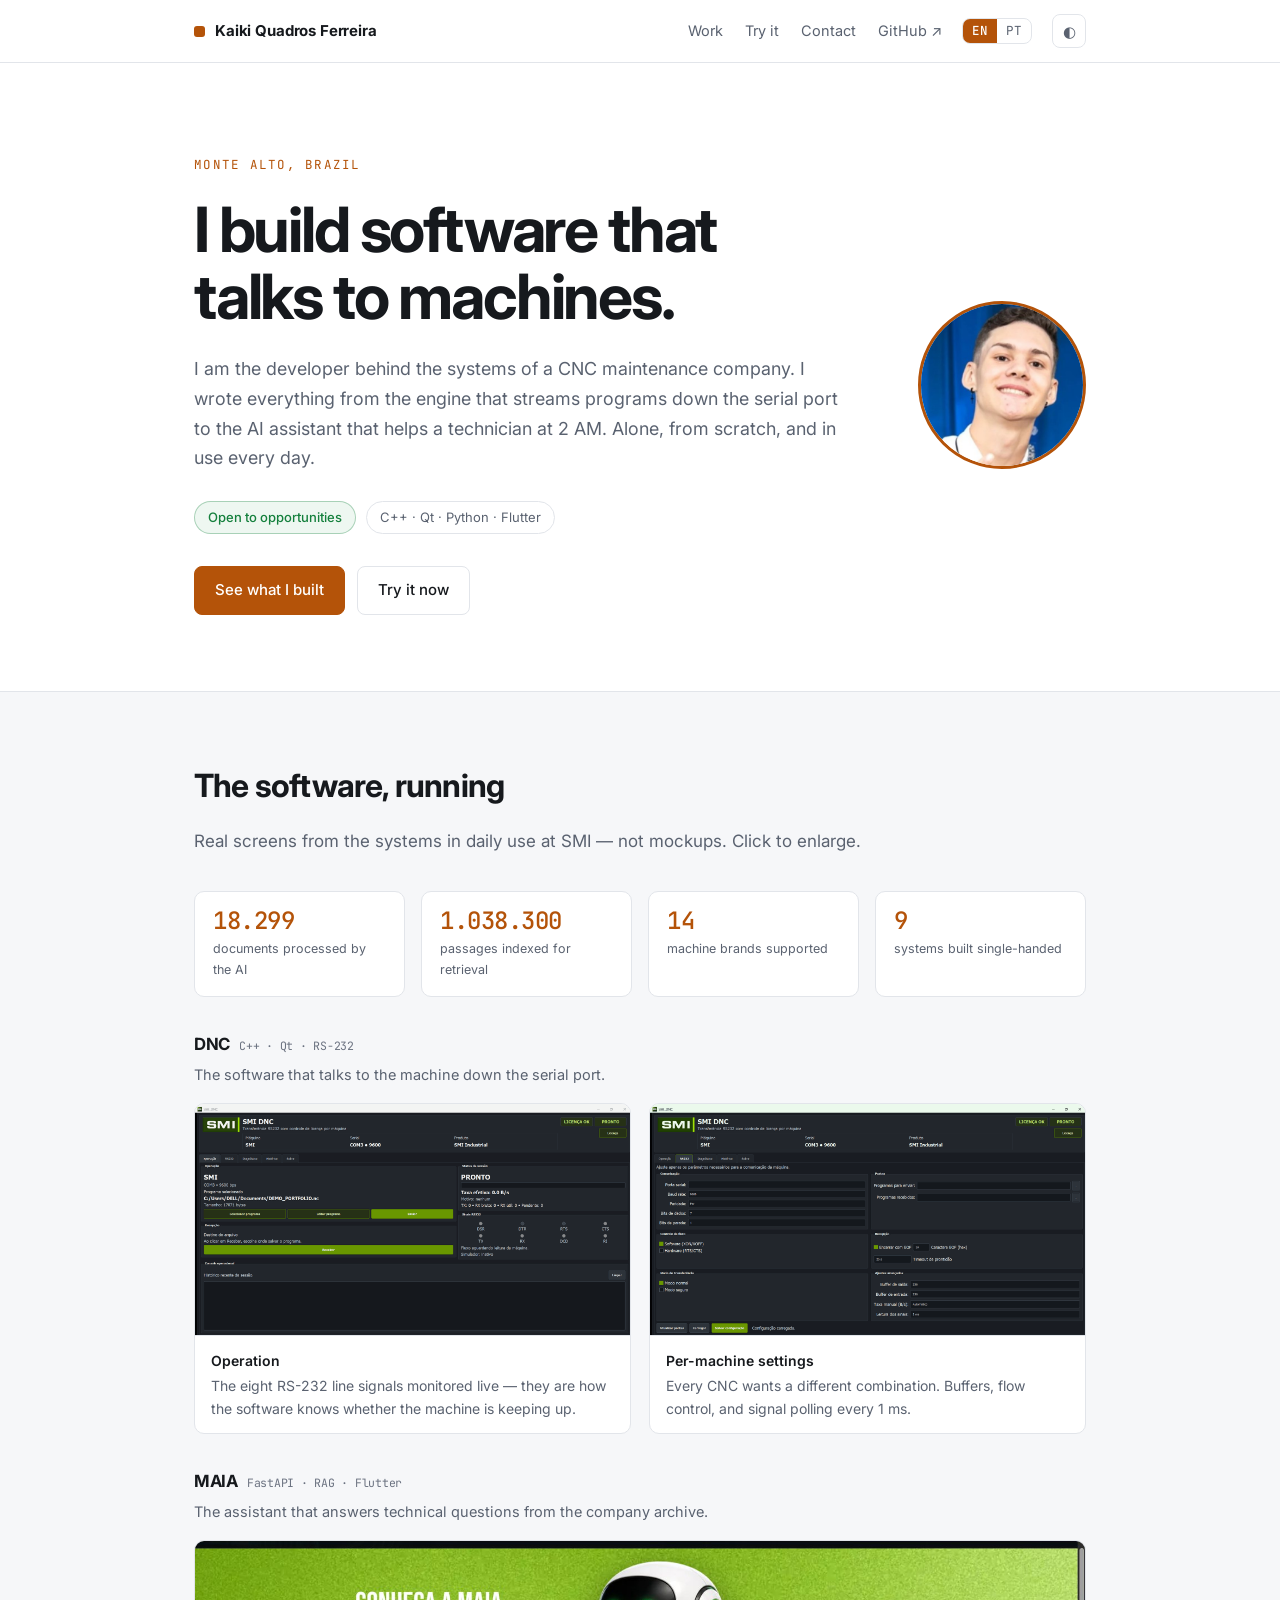
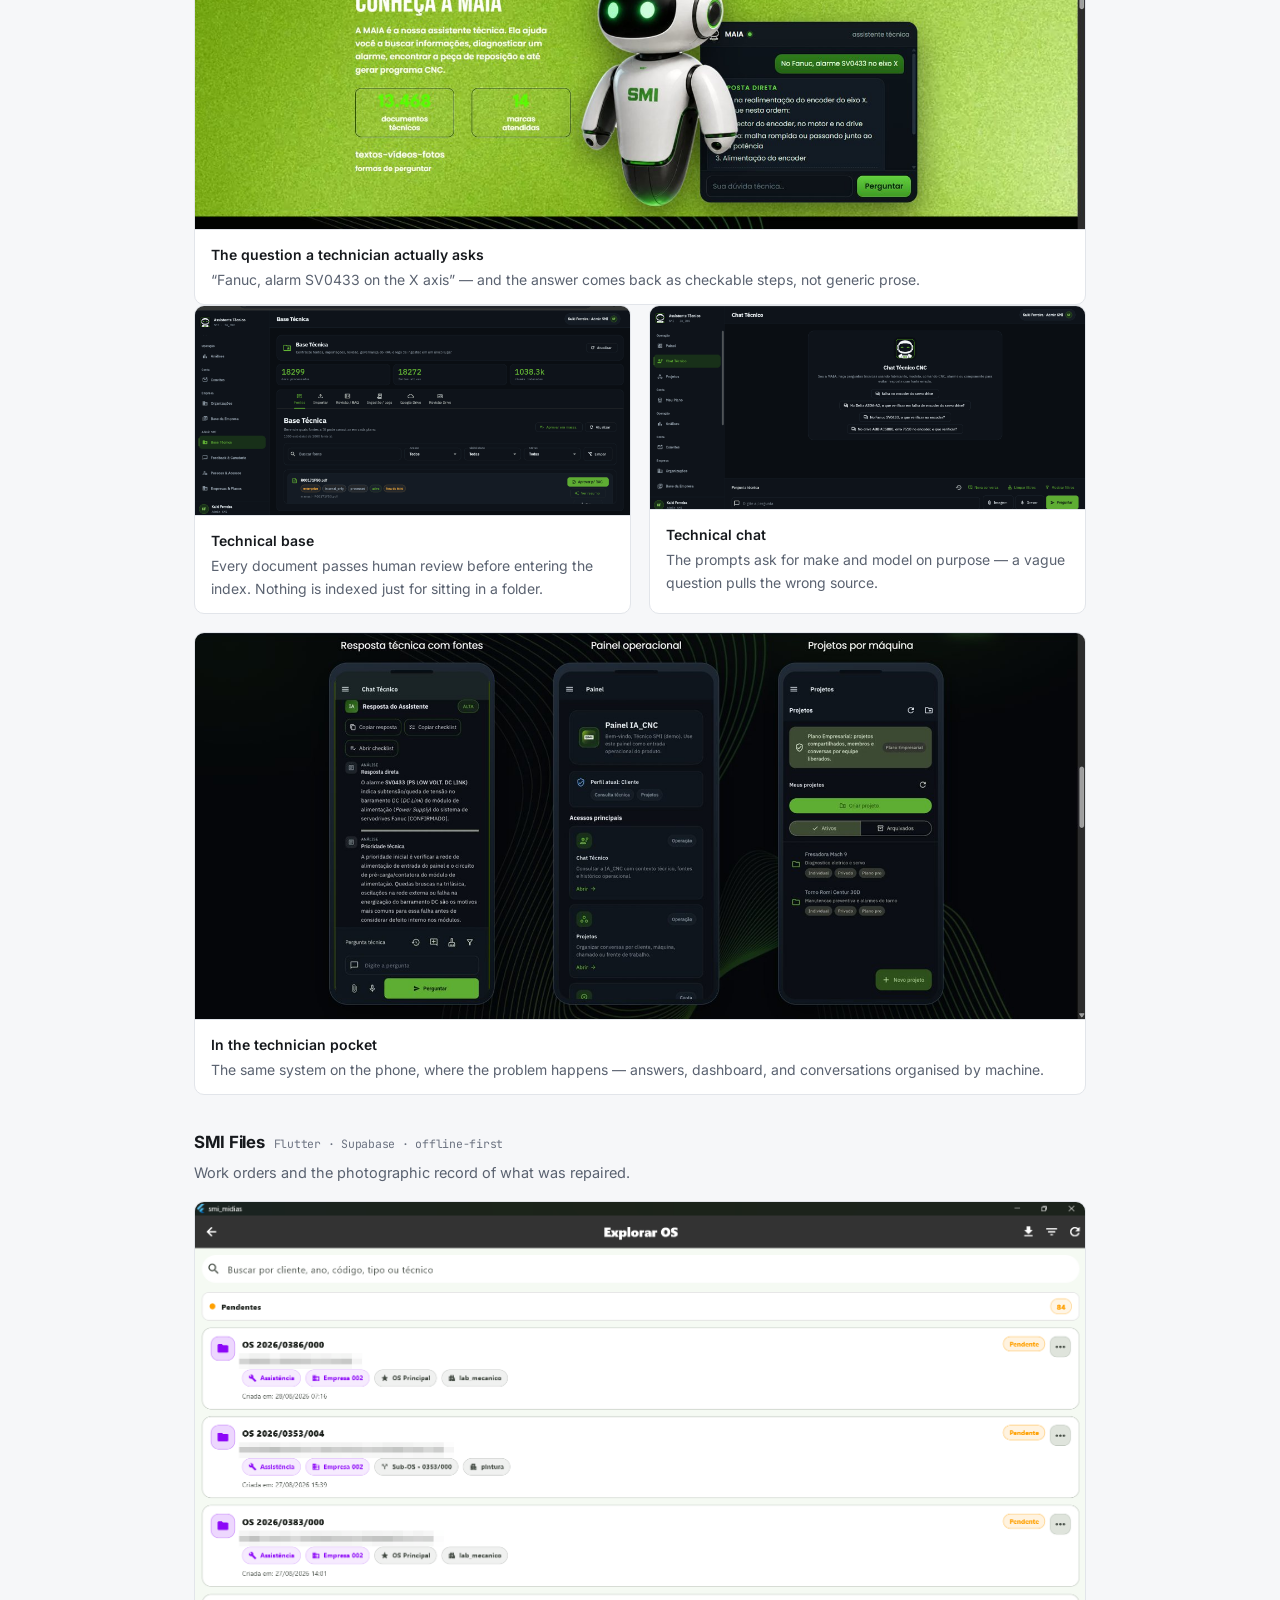
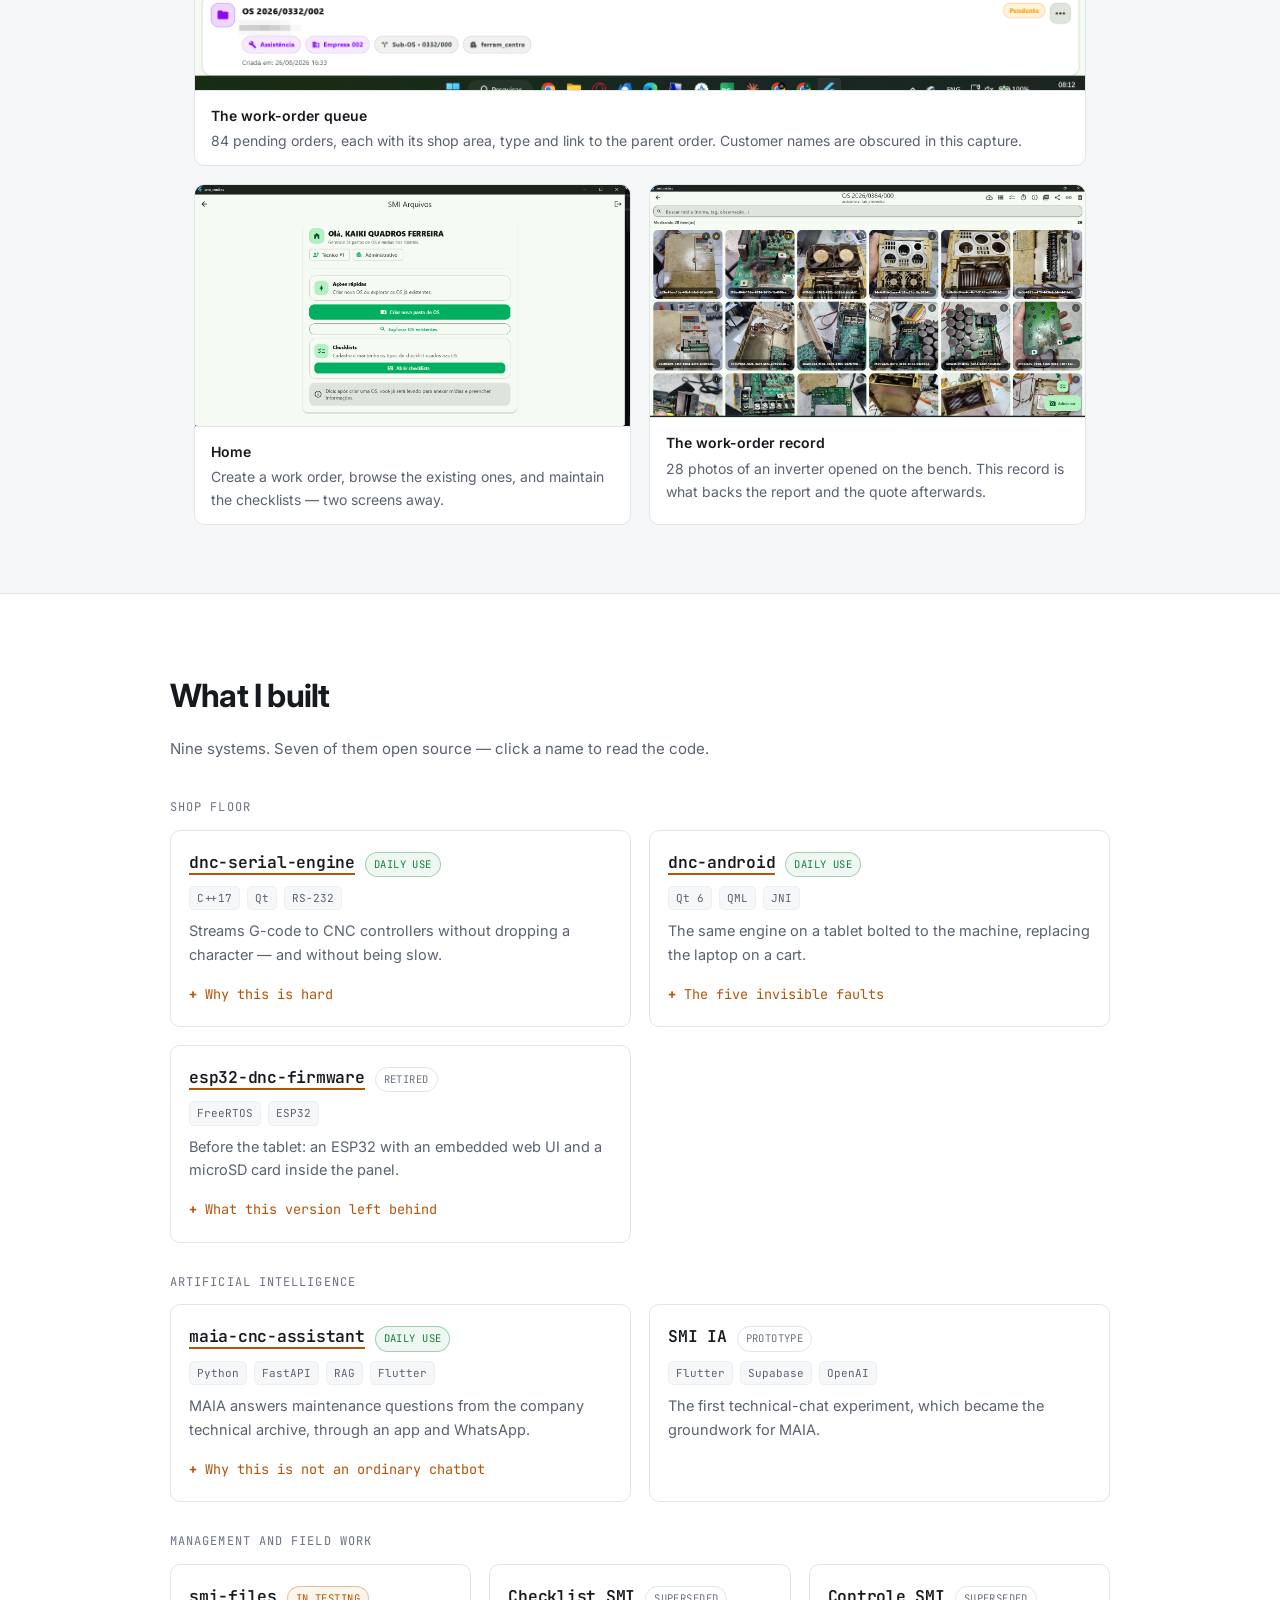
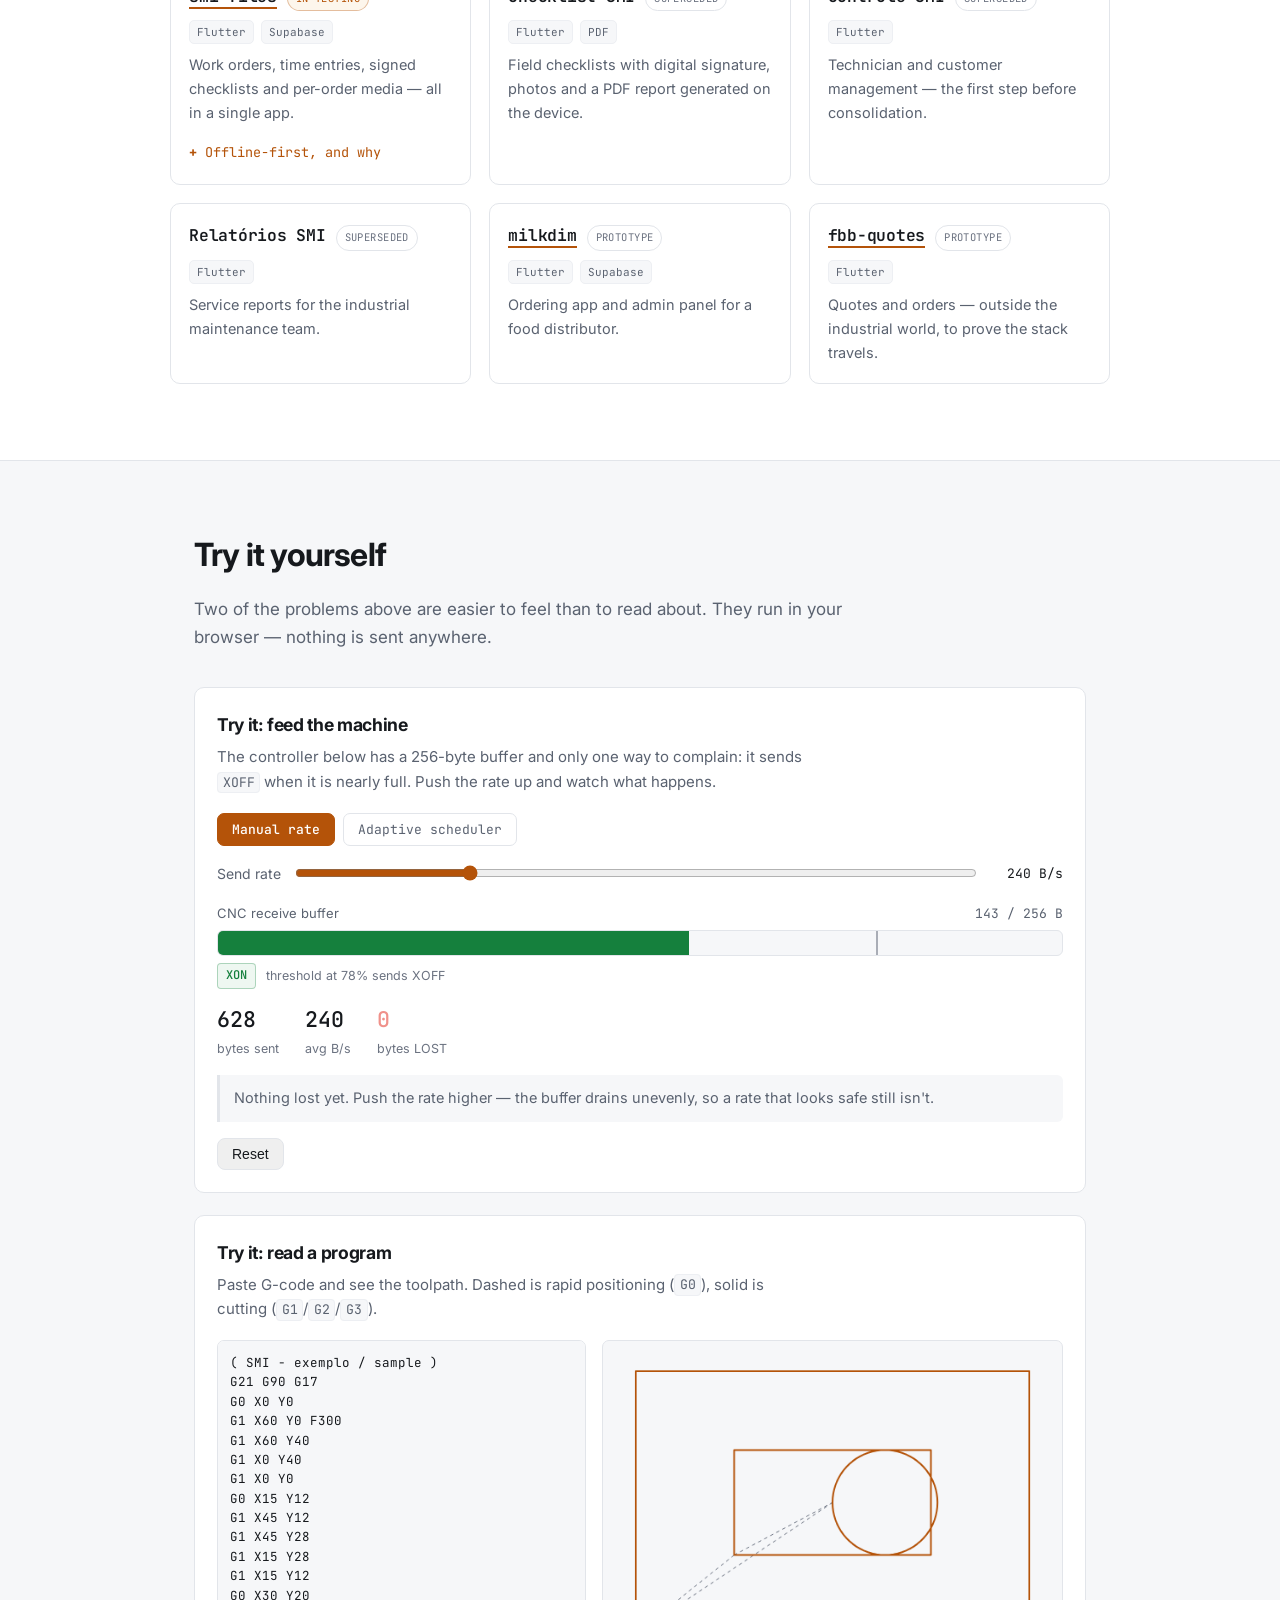
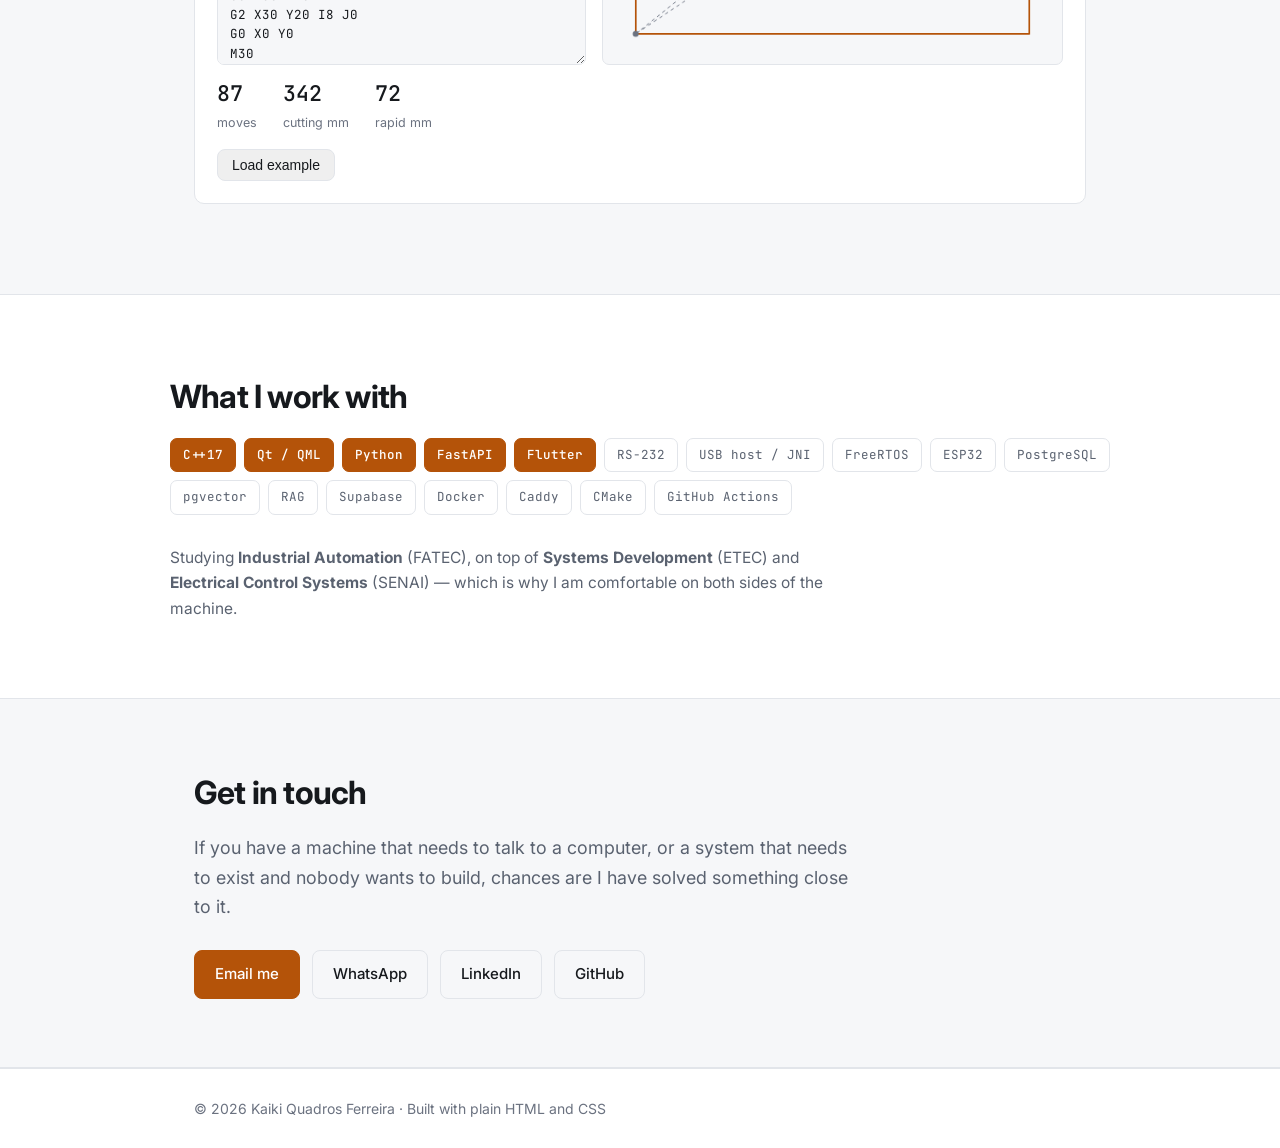
==== commit 00cf92f4: "Link the three newly published repos from their cards" ====
--- a/index.html
+++ b/index.html
@@ -147,7 +147,7 @@
   <section id="work" class="wrap section">
     <h2 class="sec-title">What I built</h2>
     <p class="sec-note">
-      Nine systems. The first four are open source — click a name to read the code.
+      Nine systems. Seven of them open source — click a name to read the code.
     </p>
 
     <p class="subhead">Shop floor</p>
@@ -276,7 +276,7 @@
 
       <article class="card">
         <div class="card-h">
-          <h3><span class="nolink">SMI Files</span></h3>
+          <h3><a href="https://github.com/dev-kaiki/smi-files" target="_blank" rel="noopener">smi-files</a></h3>
           <span class="badge-state is-test">in testing</span>
         </div>
         <p class="tags"><span>Flutter</span><span>Supabase</span></p>
@@ -325,7 +325,7 @@
 
       <article class="card">
         <div class="card-h">
-          <h3><span class="nolink">MilkDim</span></h3>
+          <h3><a href="https://github.com/dev-kaiki/milkdim" target="_blank" rel="noopener">milkdim</a></h3>
           <span class="badge-state">prototype</span>
         </div>
         <p class="tags"><span>Flutter</span><span>Supabase</span></p>
@@ -334,7 +334,7 @@
 
       <article class="card">
         <div class="card-h">
-          <h3><span class="nolink">FBB</span></h3>
+          <h3><a href="https://github.com/dev-kaiki/fbb-quotes" target="_blank" rel="noopener">fbb-quotes</a></h3>
           <span class="badge-state">prototype</span>
         </div>
         <p class="tags"><span>Flutter</span></p>
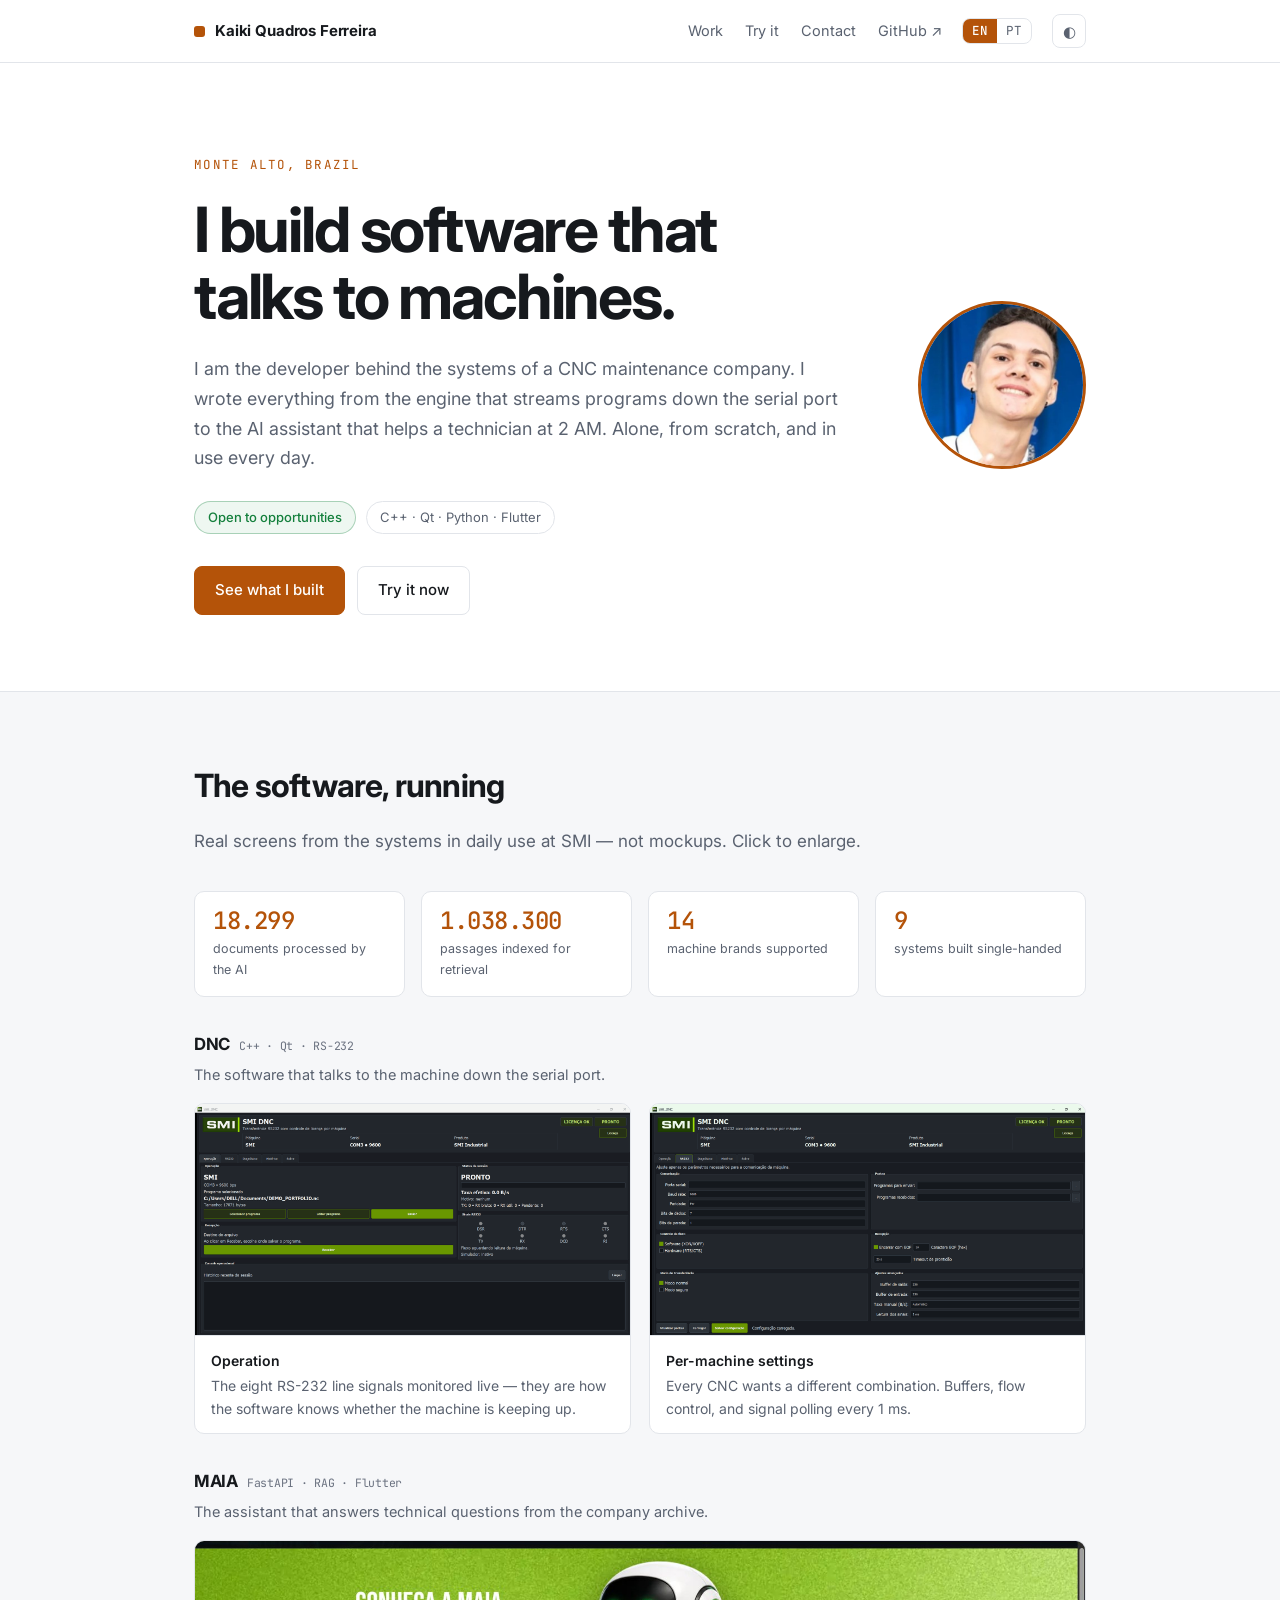
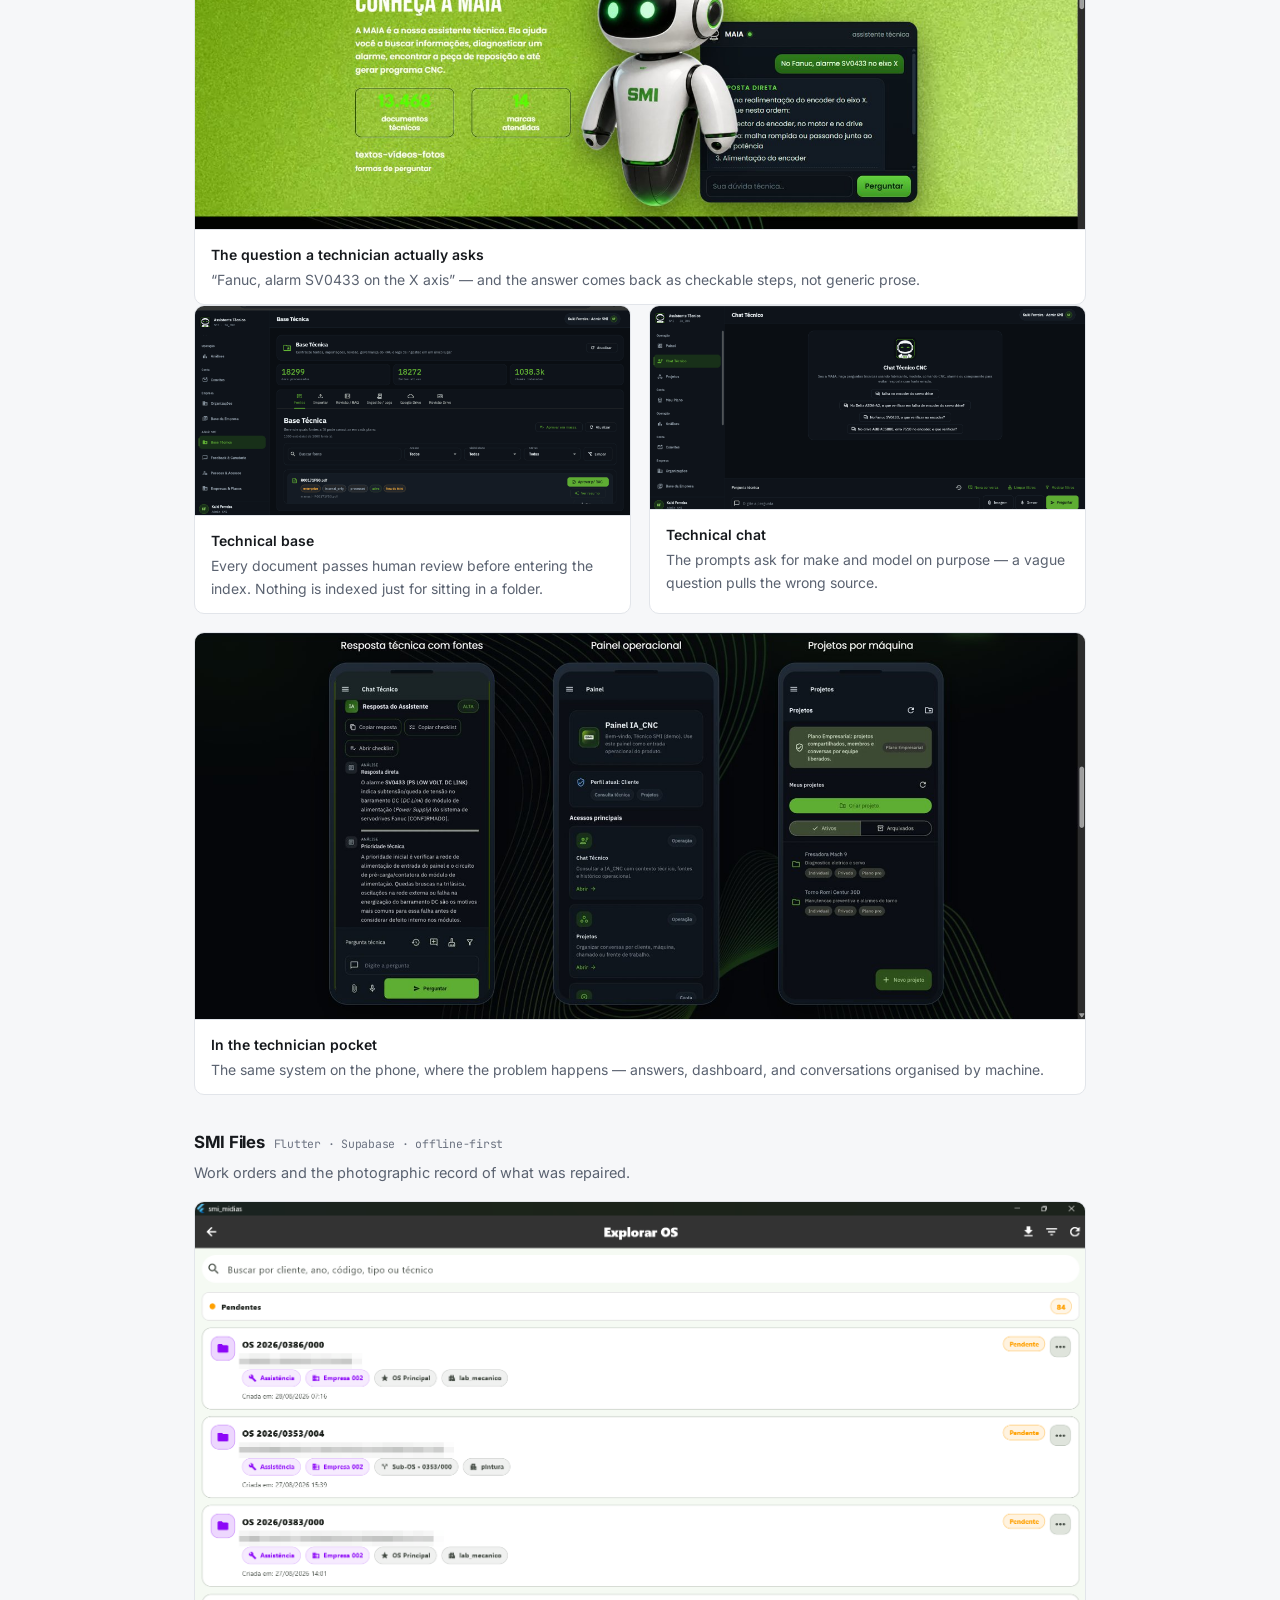
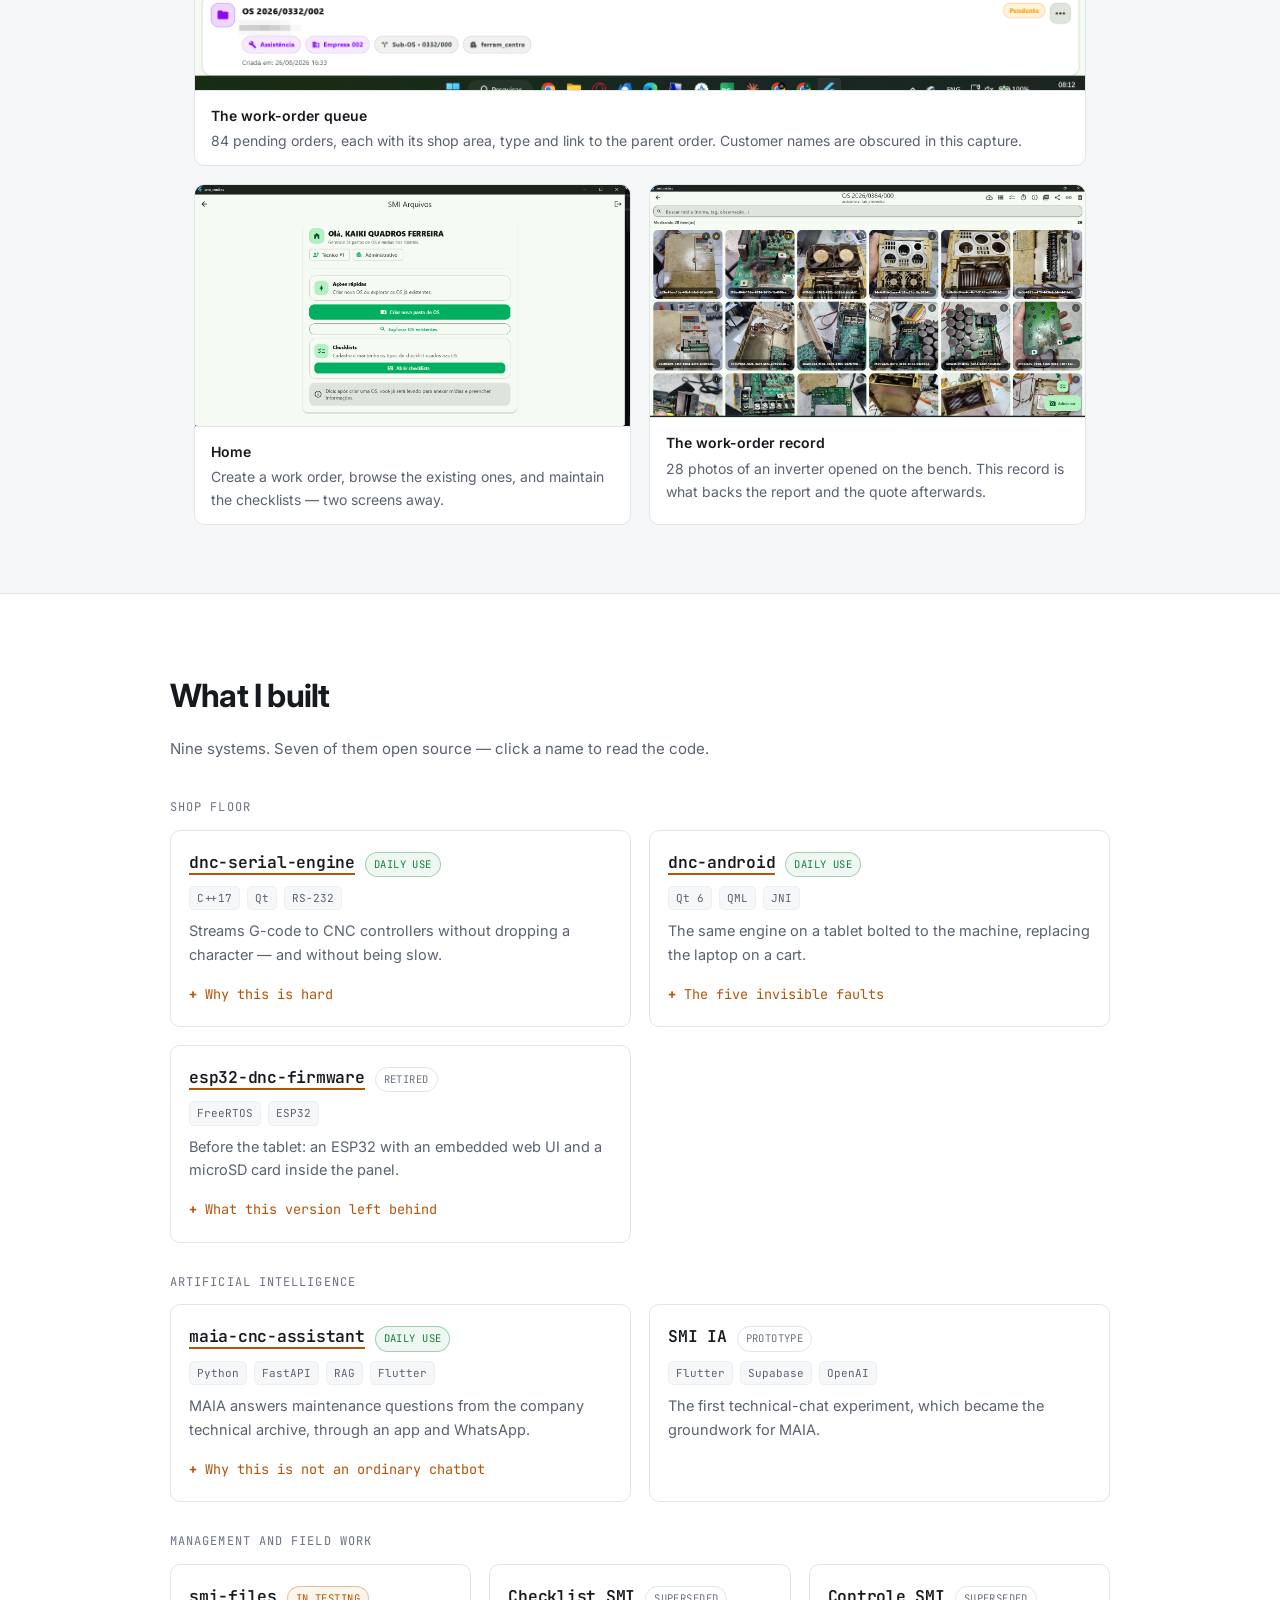
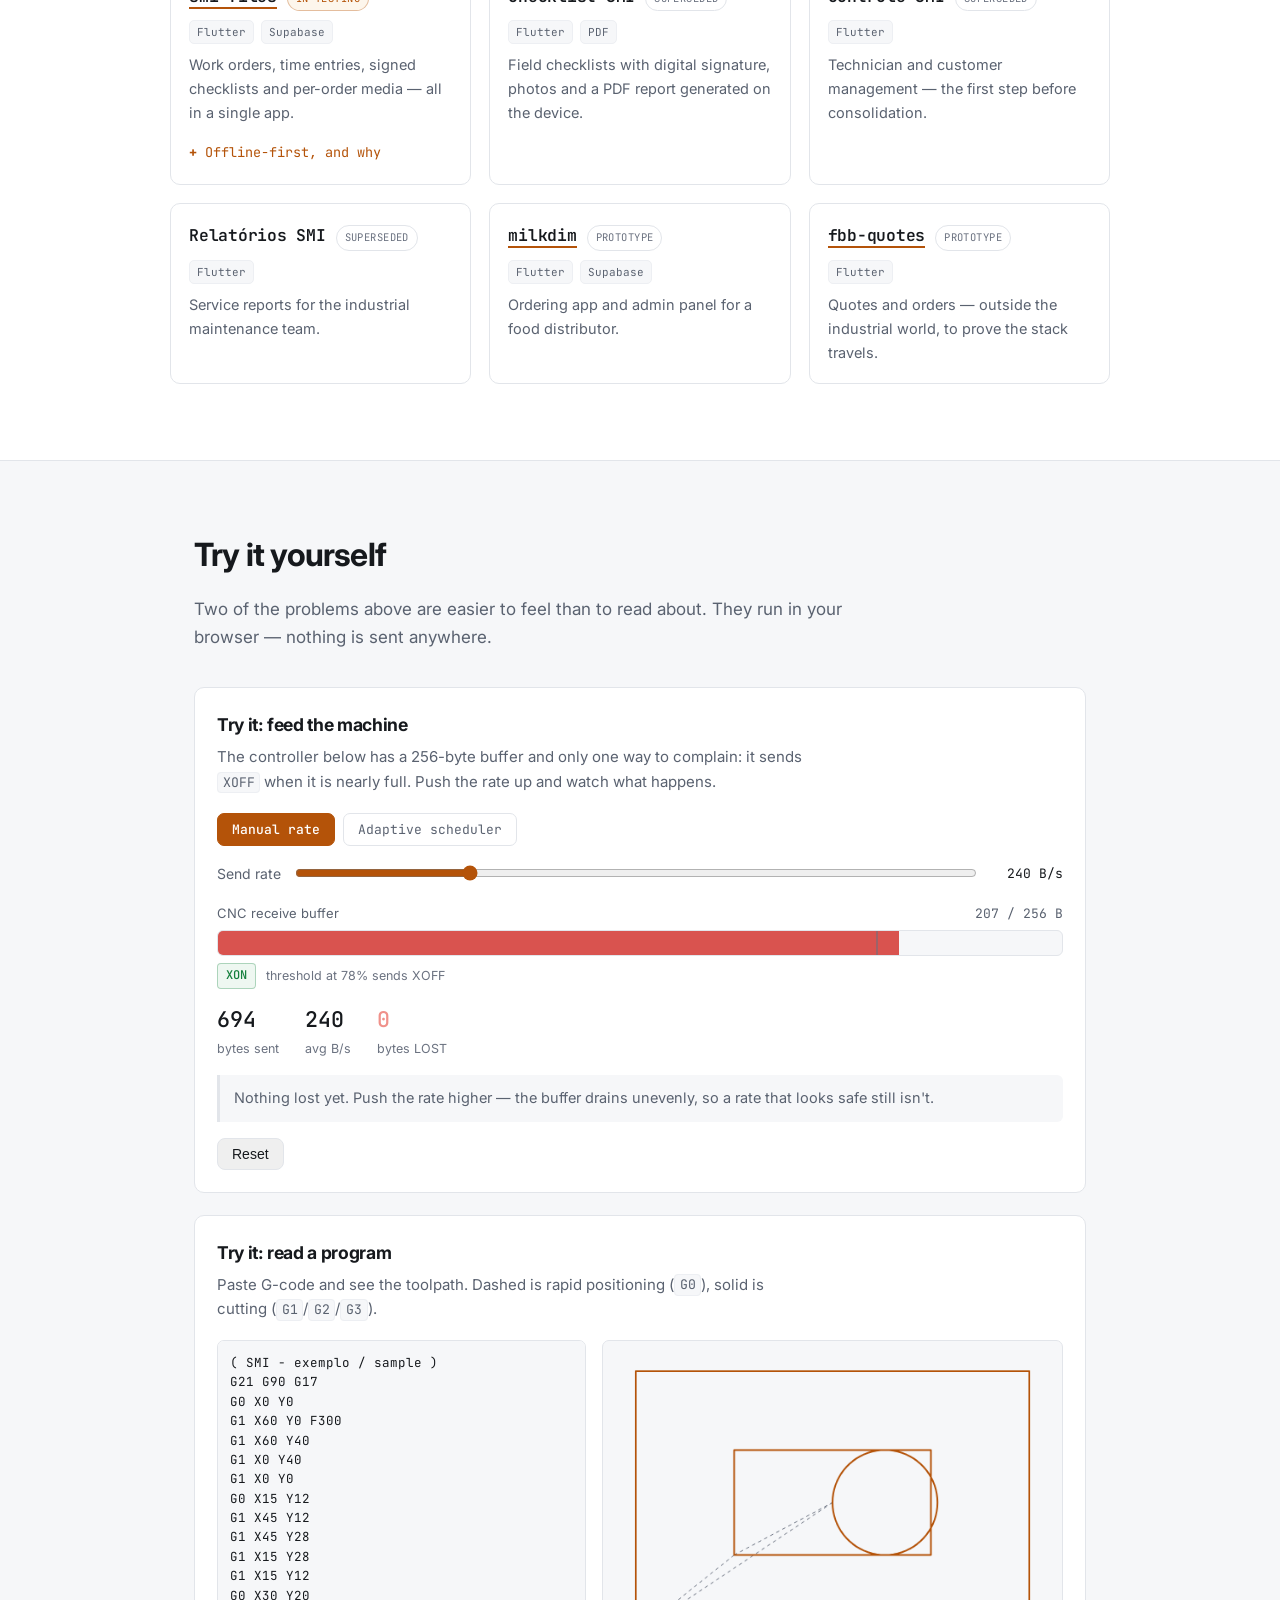
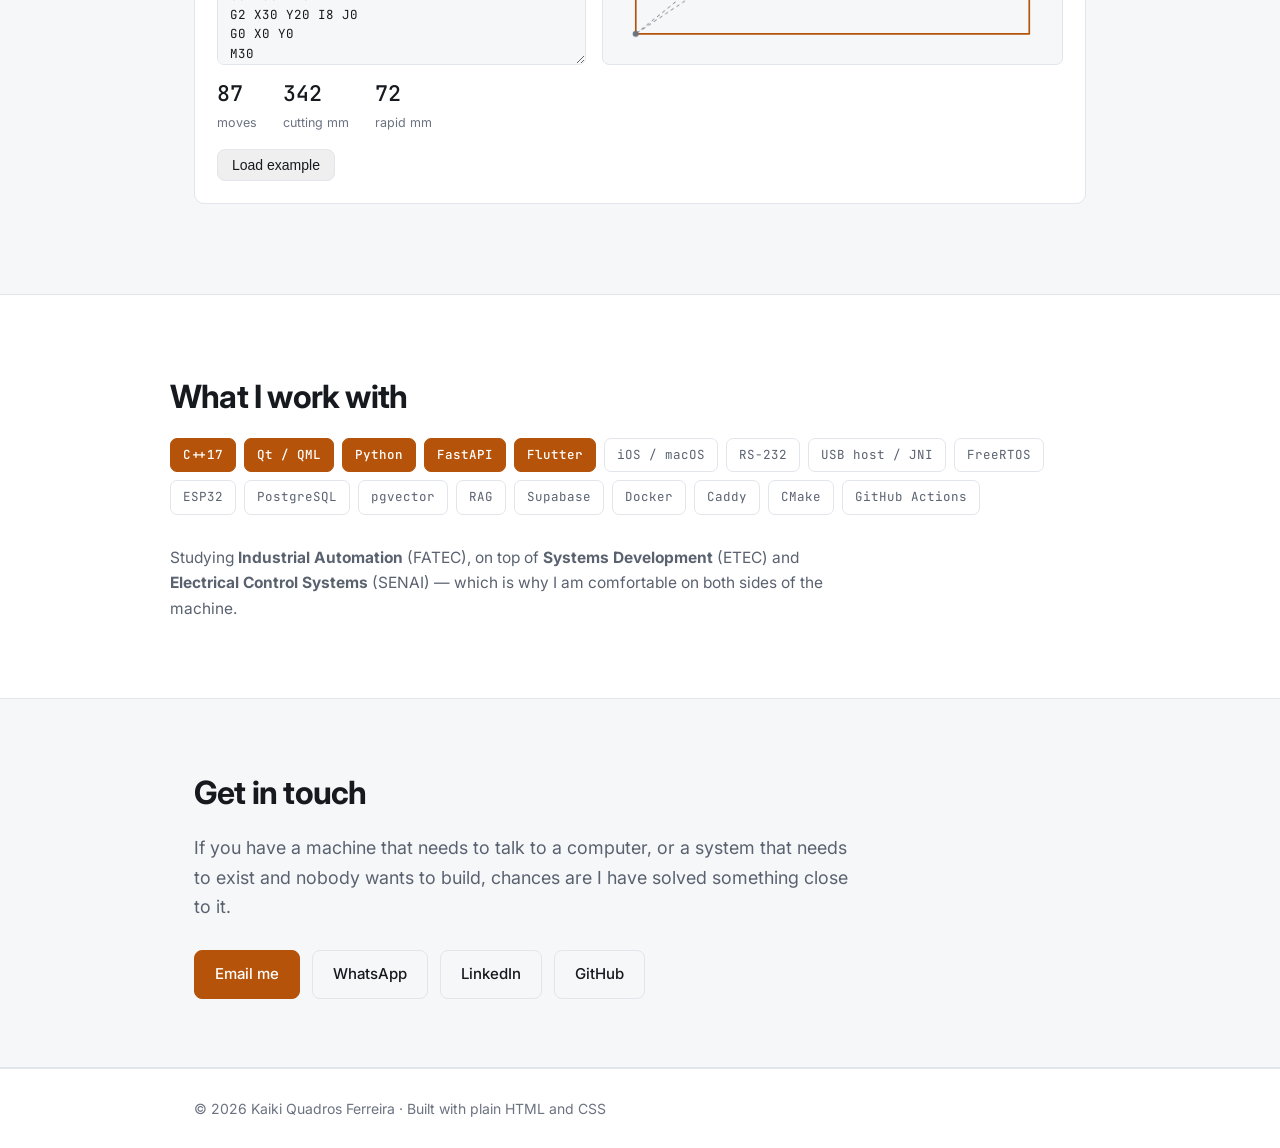
==== commit ce98a2c2: "Site: multiplataforma onde isso deixou de ser suposicao Dois fatos novos e verificados, nada de enfe" ====
--- a/index.html
+++ b/index.html
@@ -176,6 +176,10 @@
               The <a href="https://github.com/dev-kaiki/dnc-serial-engine/tree/main/docs/engineering-log" target="_blank" rel="noopener">engineering log</a>
               records the debugging done on live machines — including the fix that created the next problem.
             </p>
+            <p>
+              There is nothing Windows-specific inside the engine: the same tree compiles and
+              passes its tests on <strong>Linux, Windows and macOS</strong> on every commit.
+            </p>
           </div>
         </details>
       </article>
@@ -369,6 +373,7 @@
       <span class="chip chip-h">Python</span>
       <span class="chip chip-h">FastAPI</span>
       <span class="chip chip-h">Flutter</span>
+      <span class="chip">iOS / macOS</span>
       <span class="chip">RS-232</span>
       <span class="chip">USB host / JNI</span>
       <span class="chip">FreeRTOS</span>
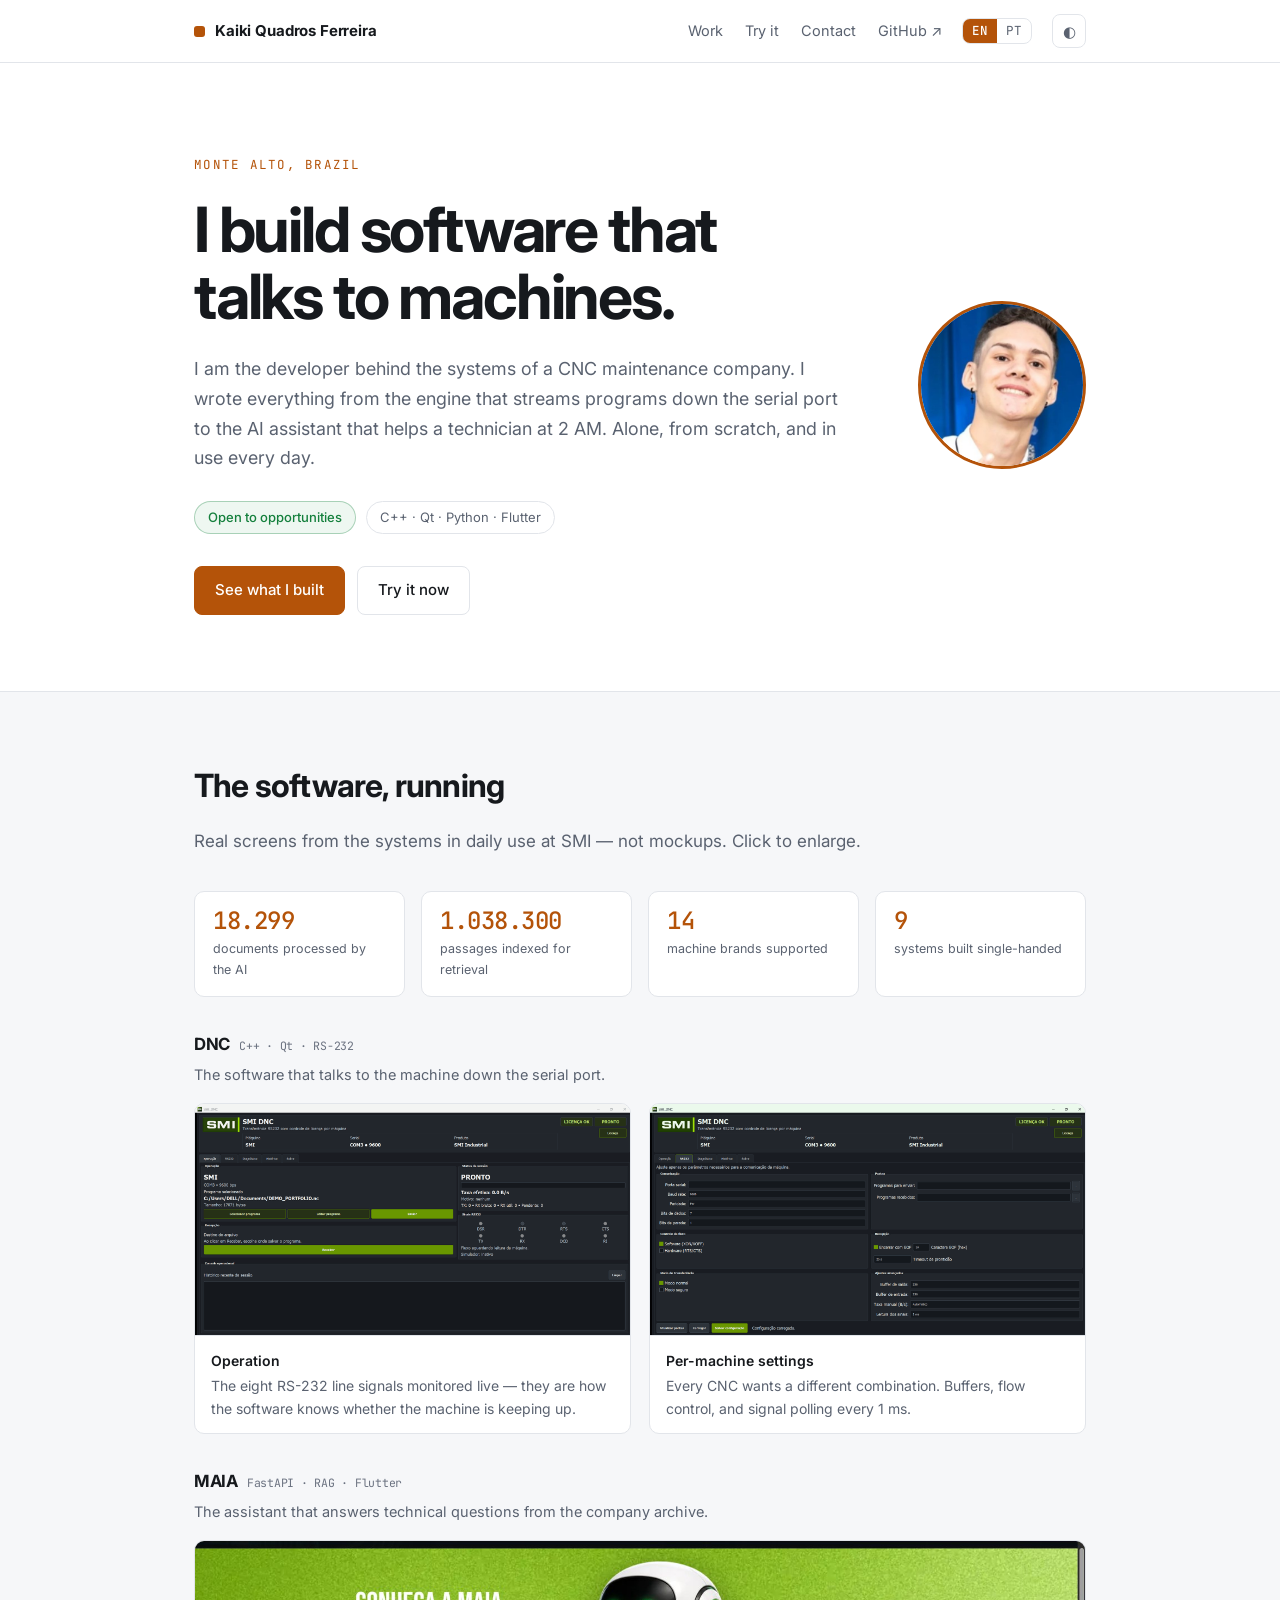
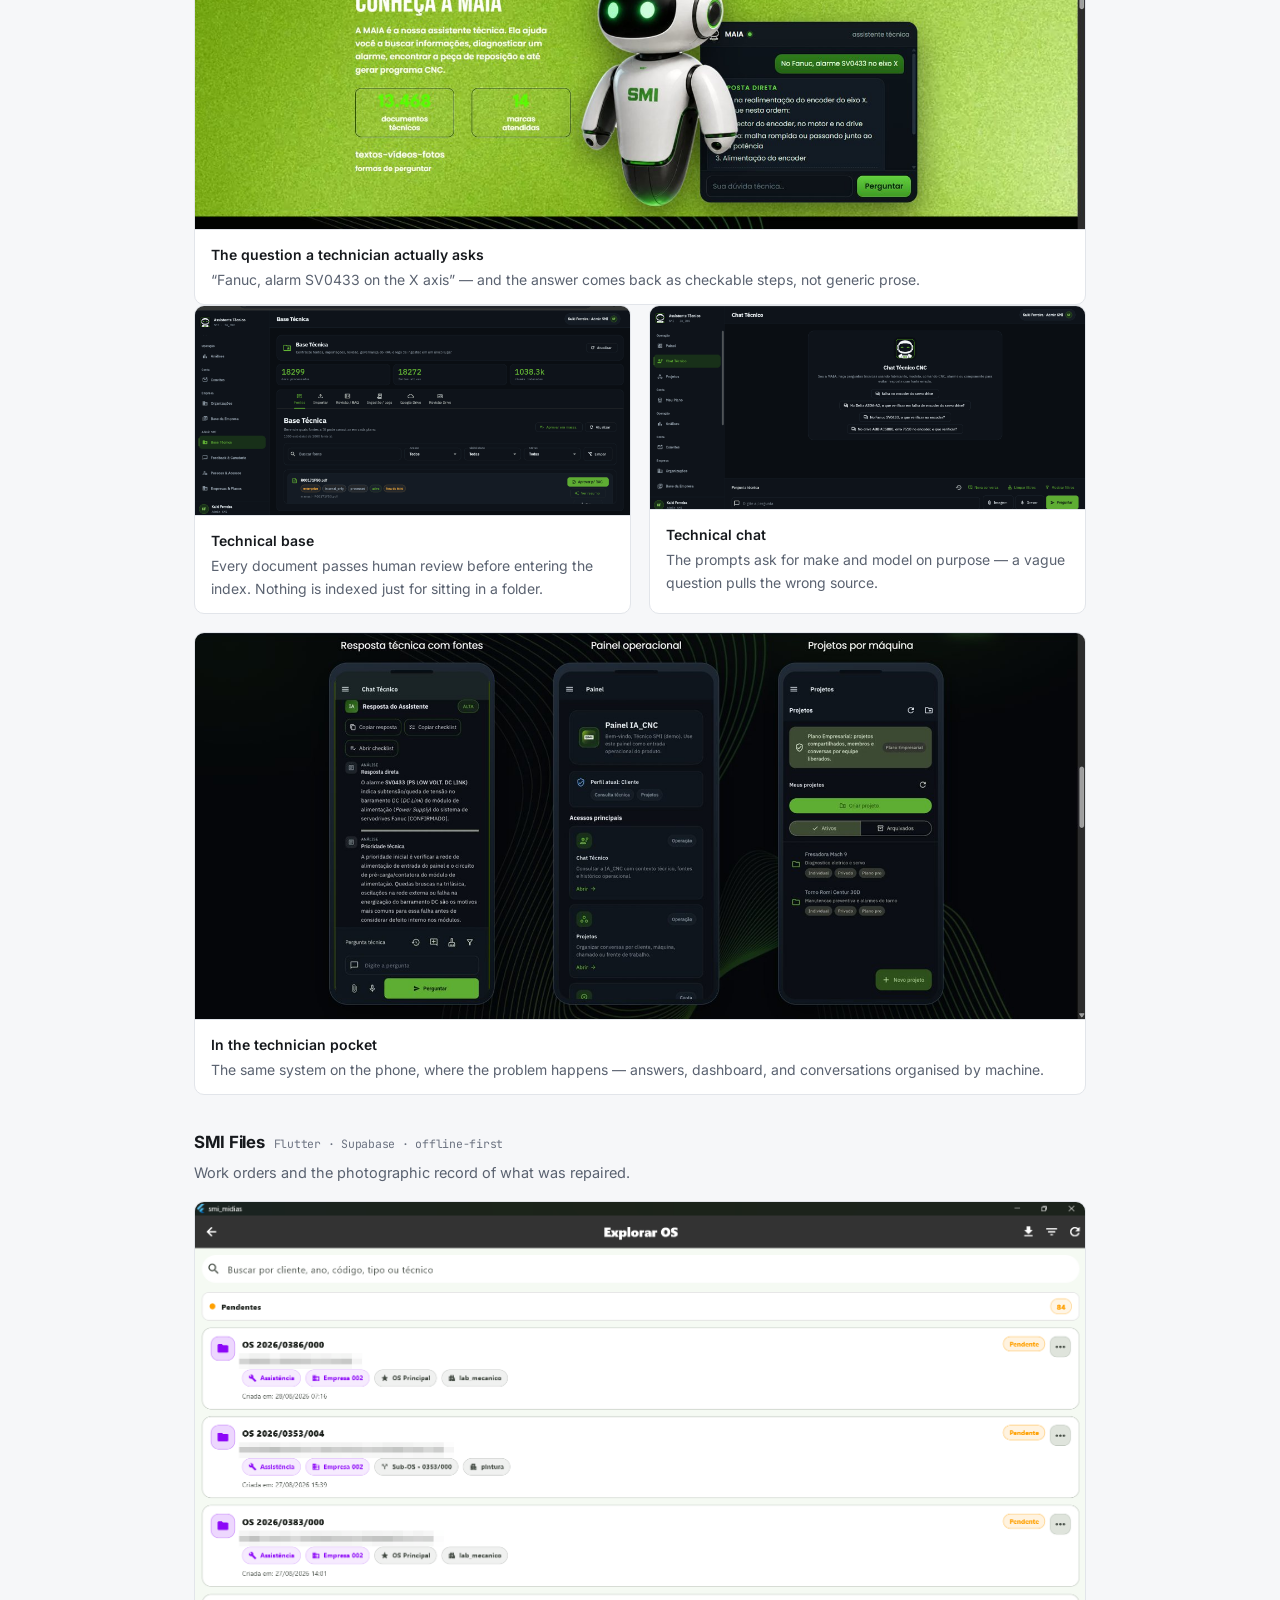
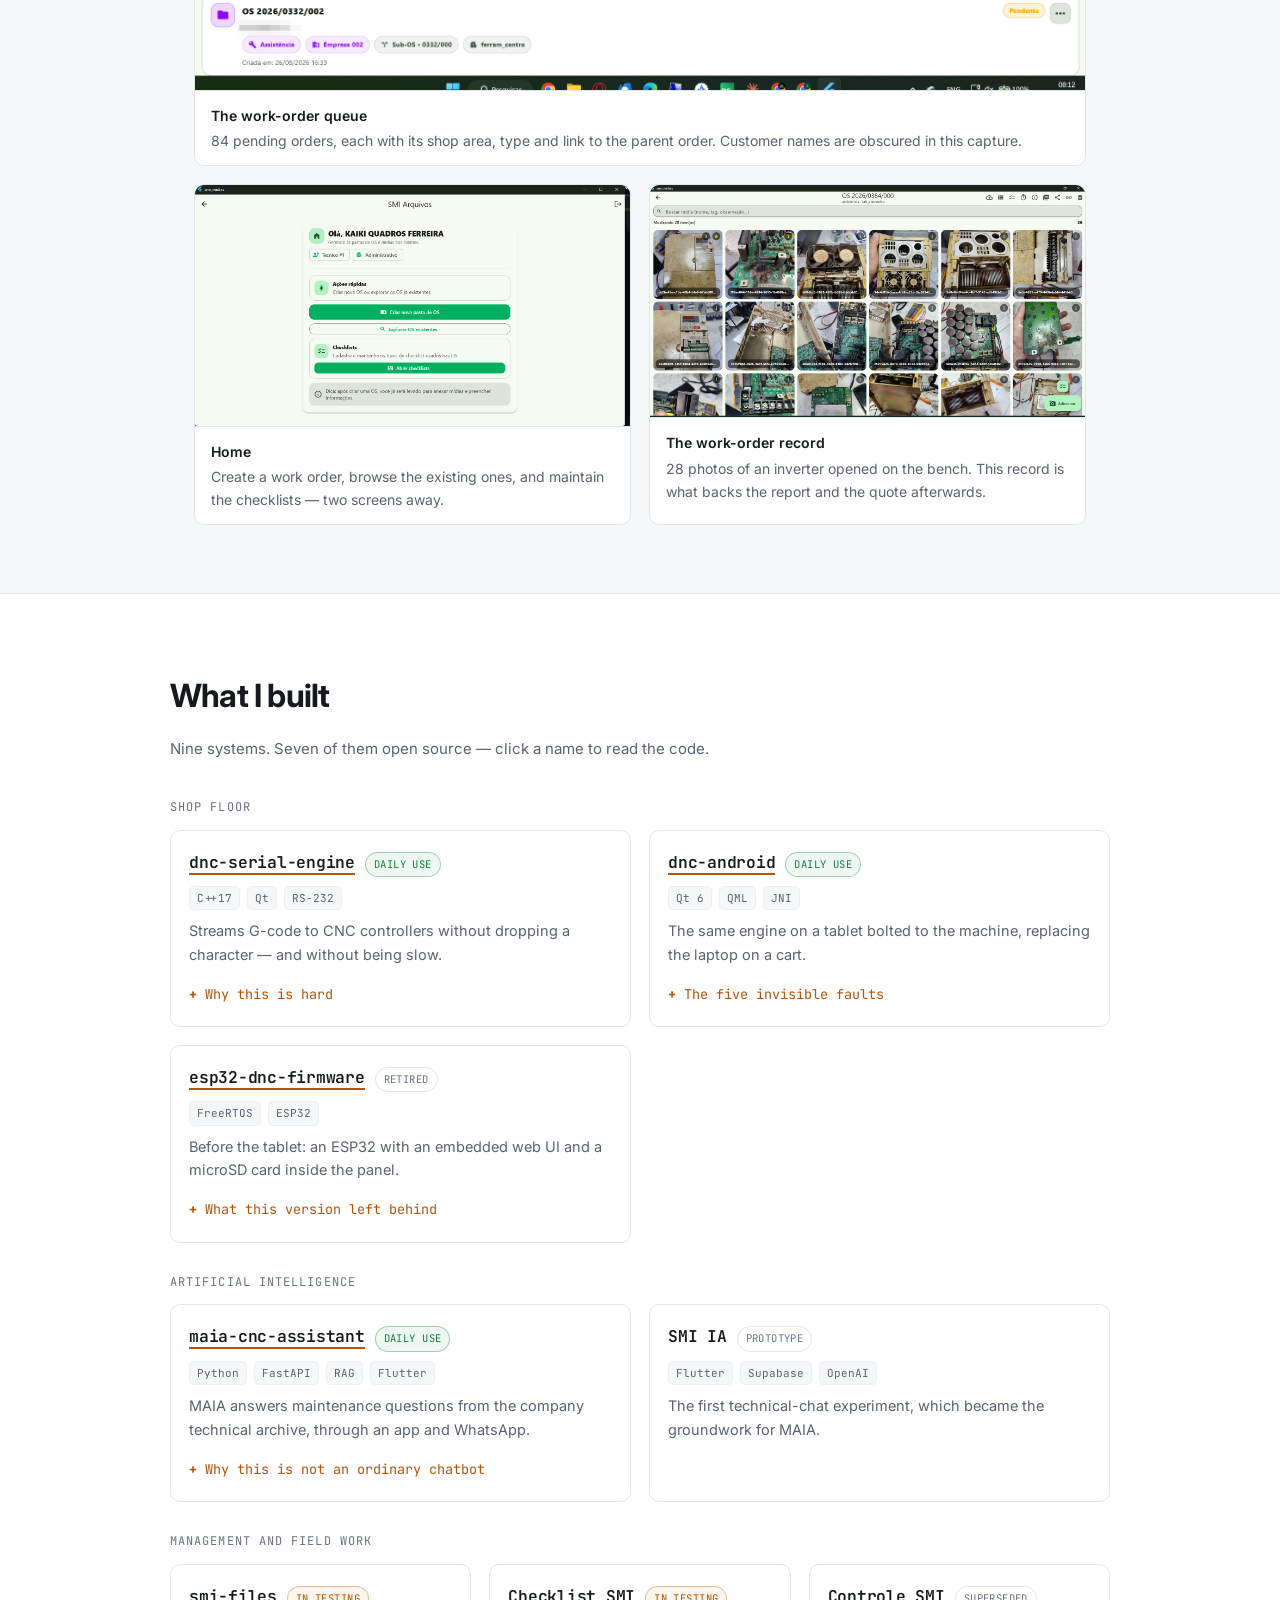
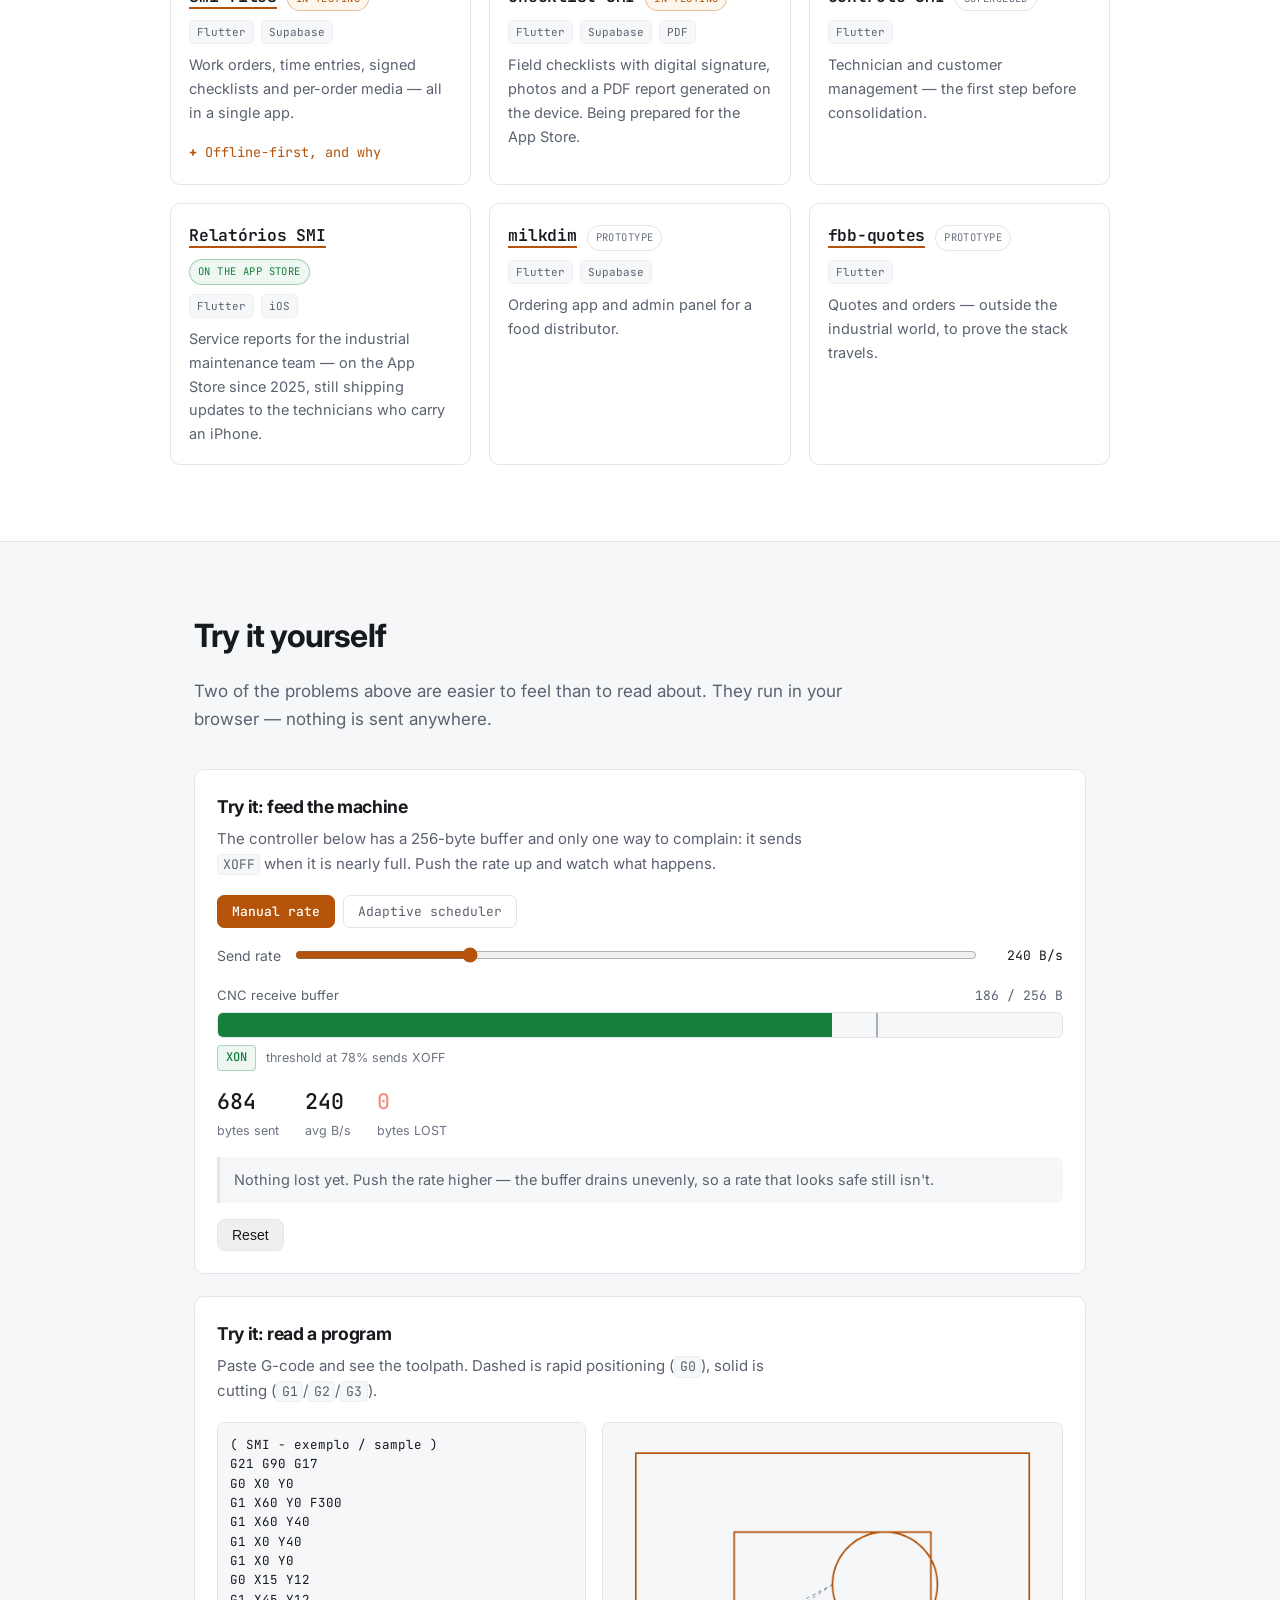
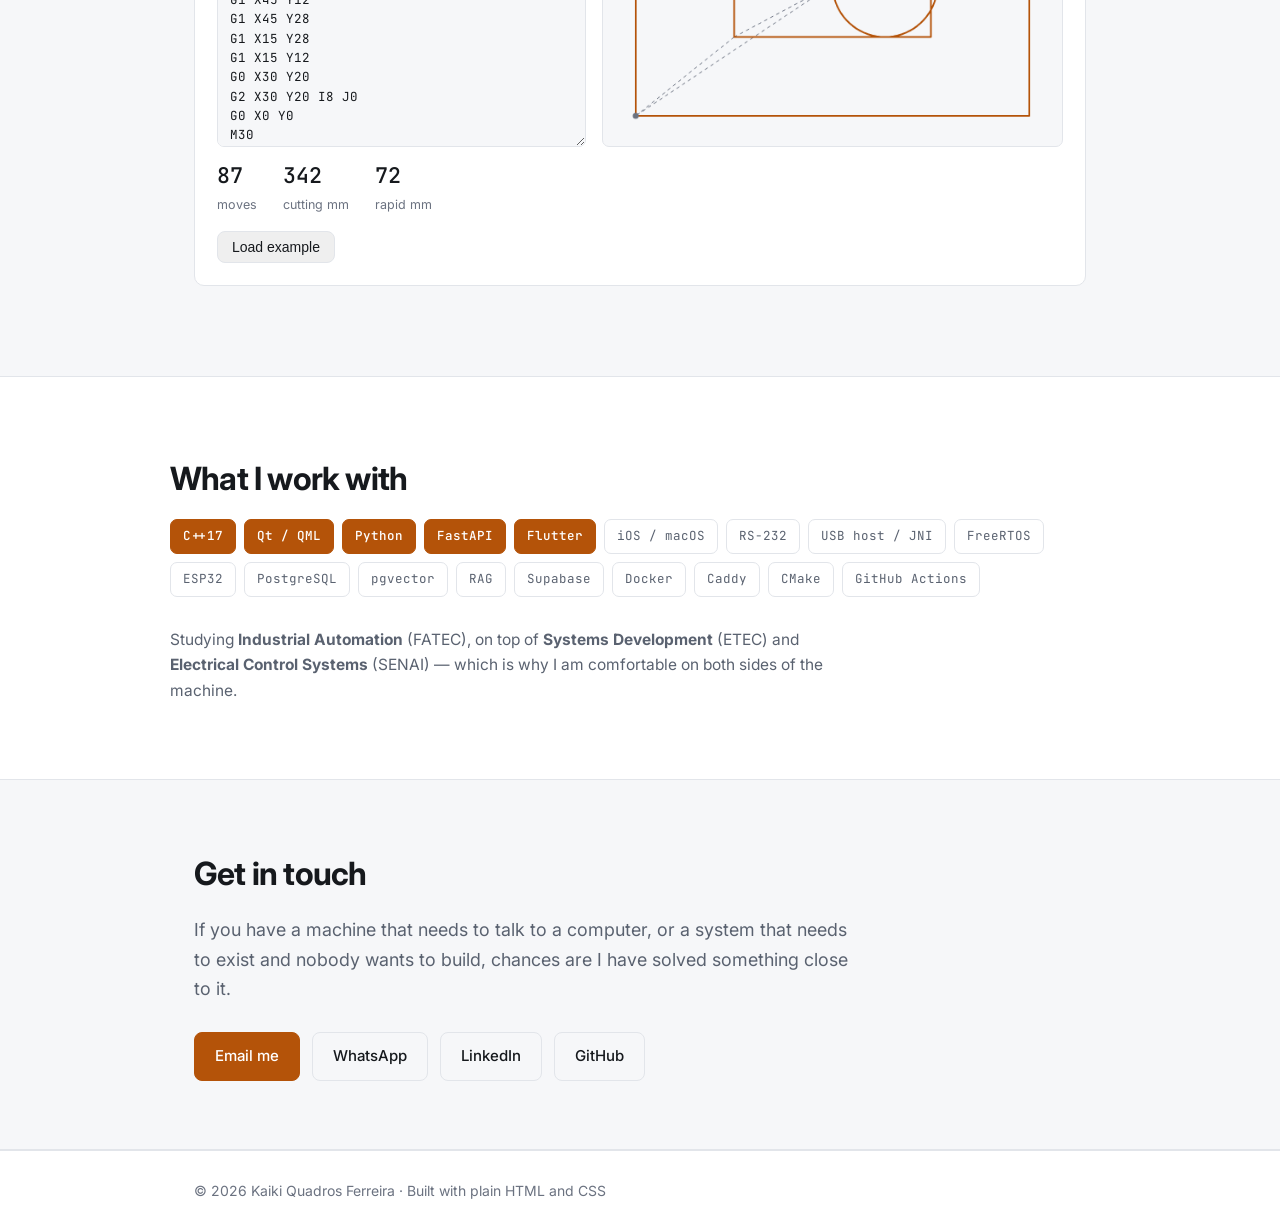
==== commit 9de7cfa8: "Link Relatórios SMI to the App Store, and correct both statuses Relatórios is published (v1.2.0, upd" ====
--- a/index.html
+++ b/index.html
@@ -303,10 +303,10 @@
       <article class="card">
         <div class="card-h">
           <h3><span class="nolink">Checklist SMI</span></h3>
-          <span class="badge-state">superseded</span>
-        </div>
-        <p class="tags"><span>Flutter</span><span>PDF</span></p>
-        <p>Field checklists with digital signature, photos and a PDF report generated on the device.</p>
+          <span class="badge-state is-test">in testing</span>
+        </div>
+        <p class="tags"><span>Flutter</span><span>Supabase</span><span>PDF</span></p>
+        <p>Field checklists with digital signature, photos and a PDF report generated on the device. Being prepared for the App Store.</p>
       </article>
 
       <article class="card">
@@ -320,11 +320,11 @@
 
       <article class="card">
         <div class="card-h">
-          <h3><span class="nolink">Relatórios SMI</span></h3>
-          <span class="badge-state">superseded</span>
-        </div>
-        <p class="tags"><span>Flutter</span></p>
-        <p>Service reports for the industrial maintenance team.</p>
+          <h3><a href="https://apps.apple.com/br/app/relatorios-smi/id6751056503" target="_blank" rel="noopener">Relatórios SMI</a></h3>
+          <span class="badge-state is-live">on the App Store</span>
+        </div>
+        <p class="tags"><span>Flutter</span><span>iOS</span></p>
+        <p>Service reports for the industrial maintenance team — on the App Store since 2025, still shipping updates to the technicians who carry an iPhone.</p>
       </article>
 
       <article class="card">
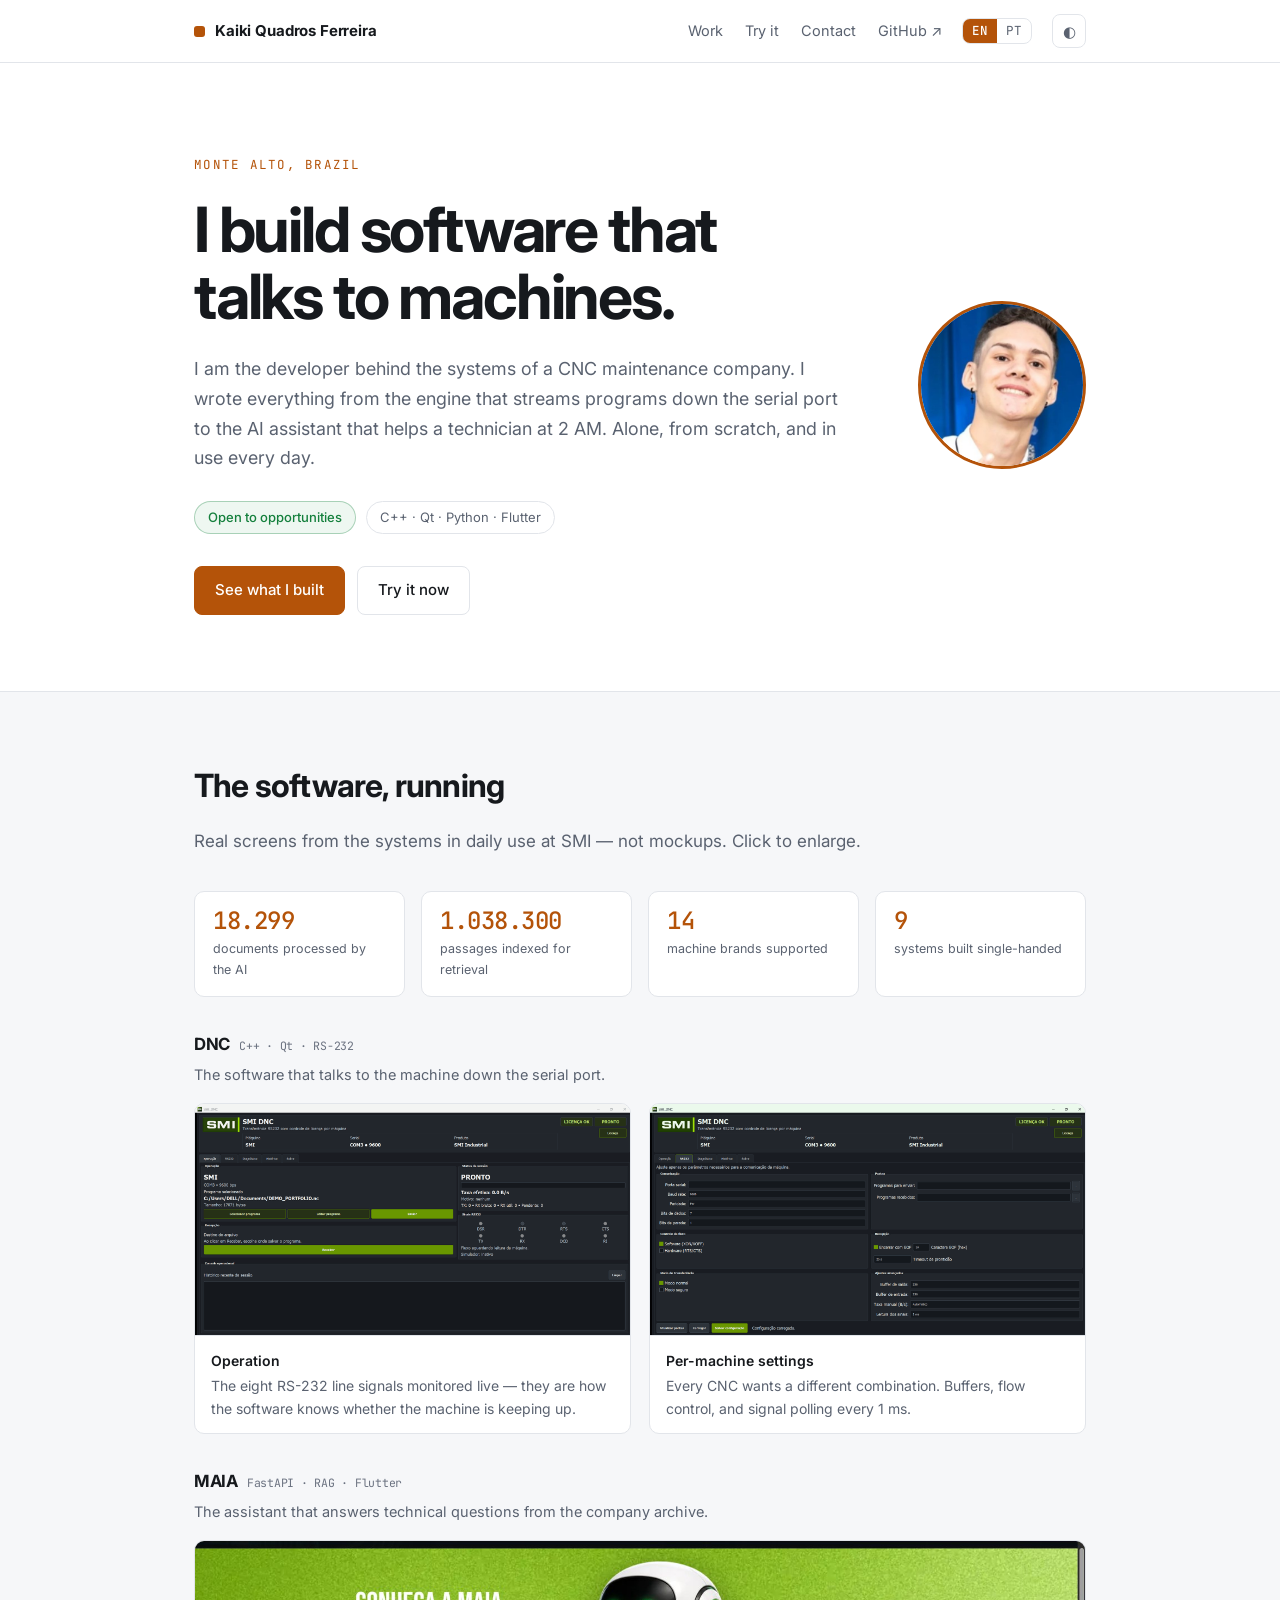
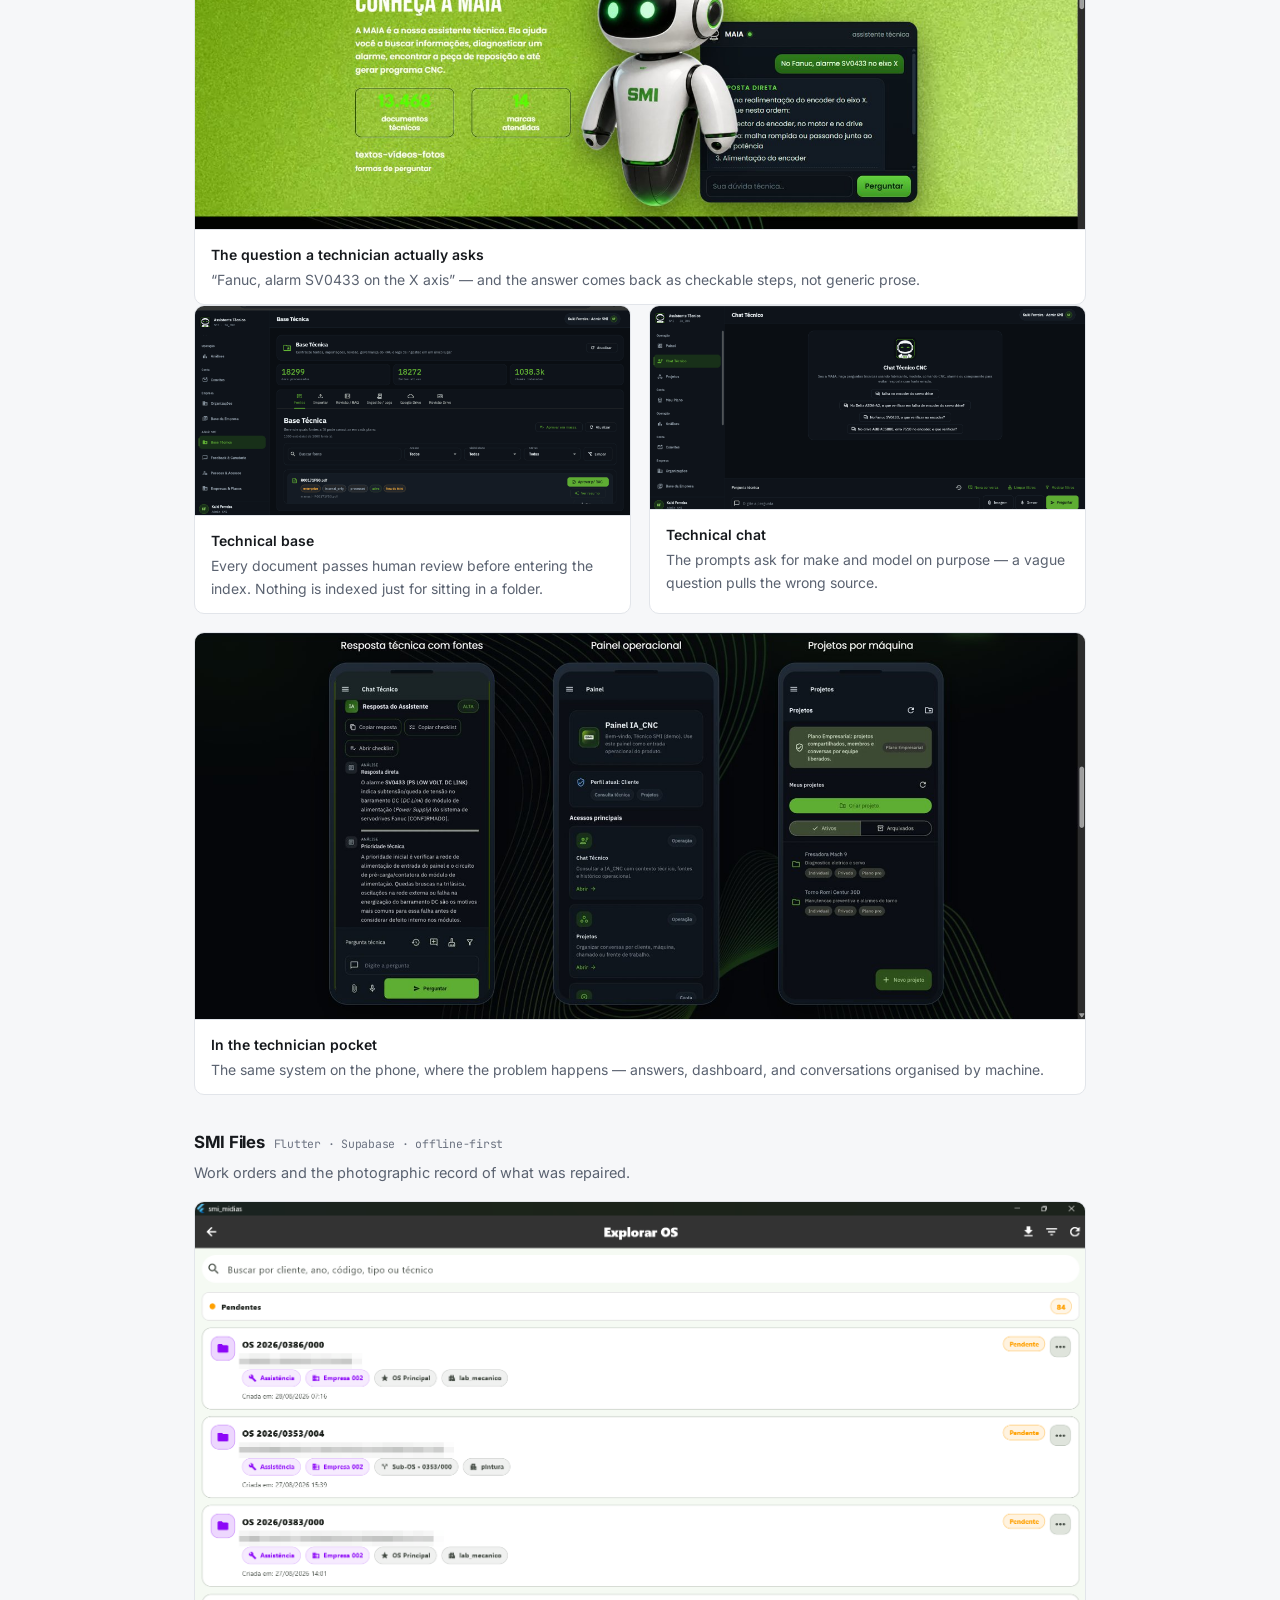
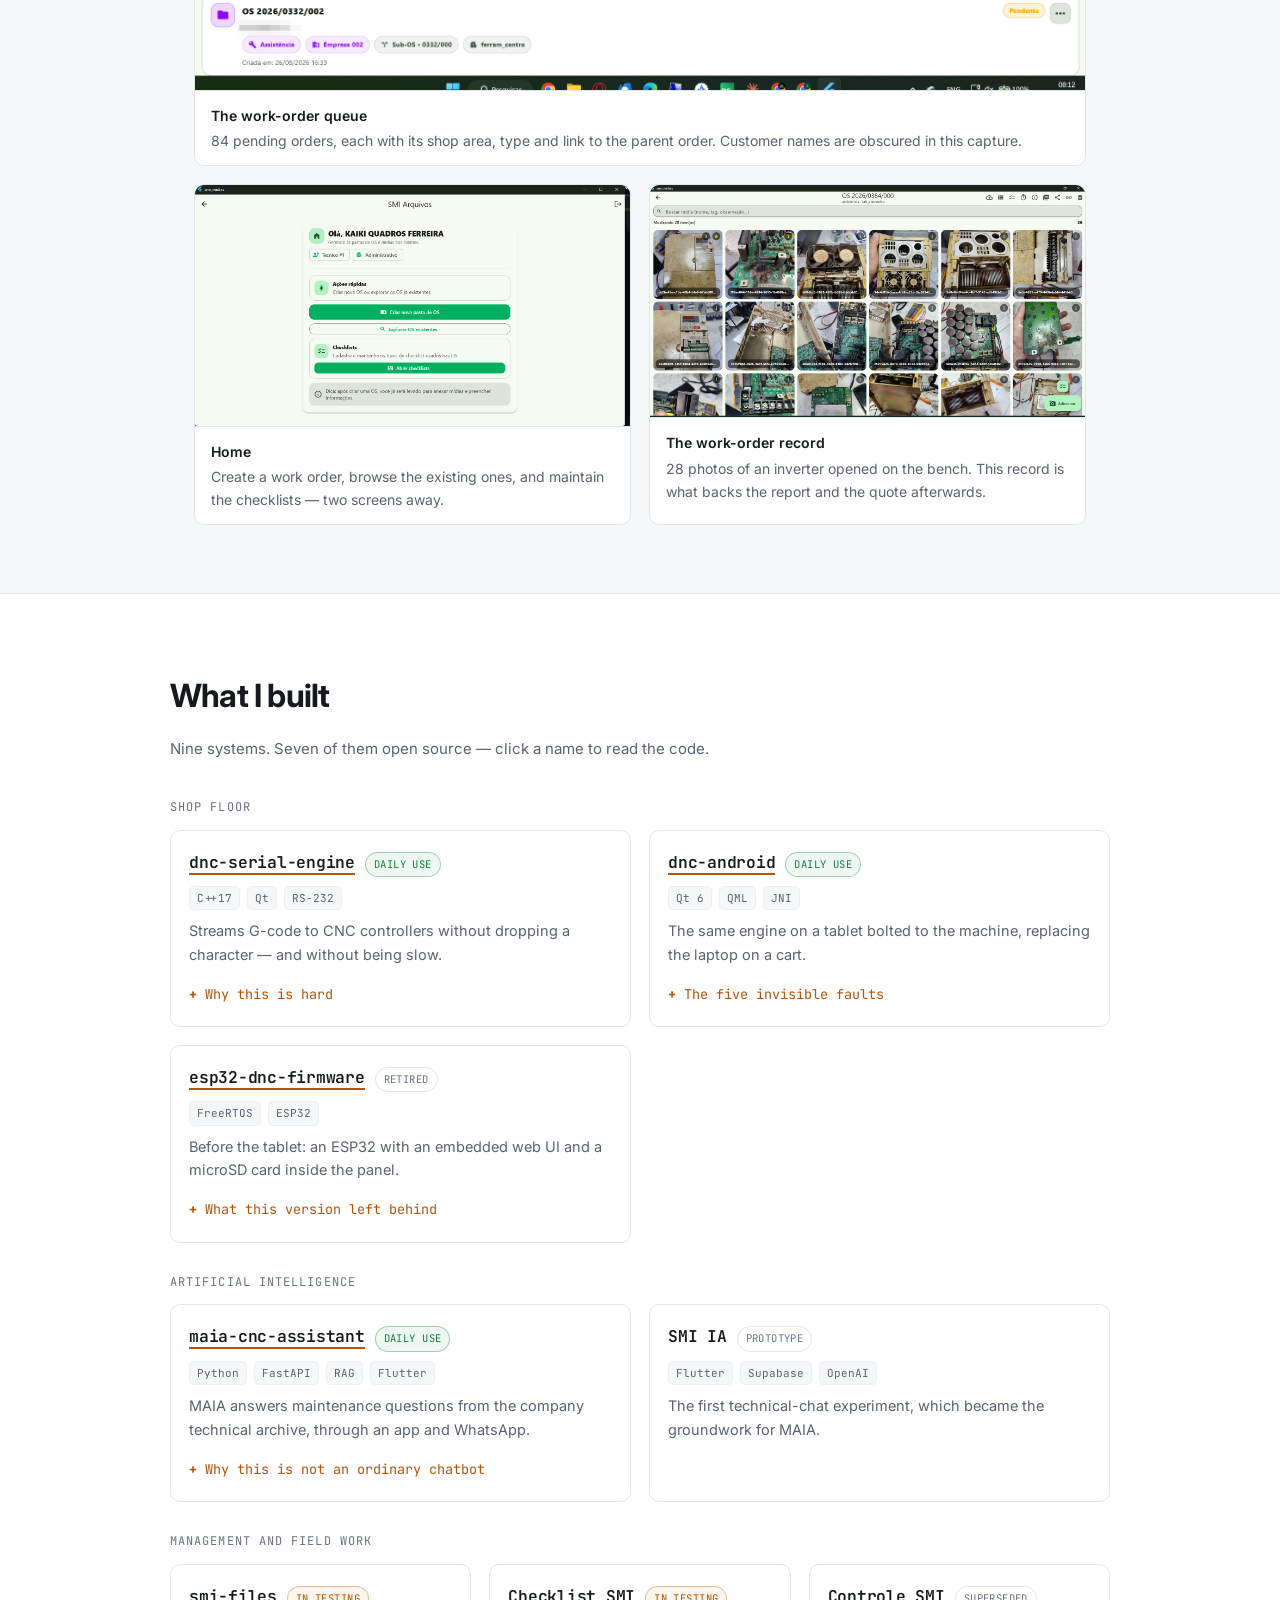
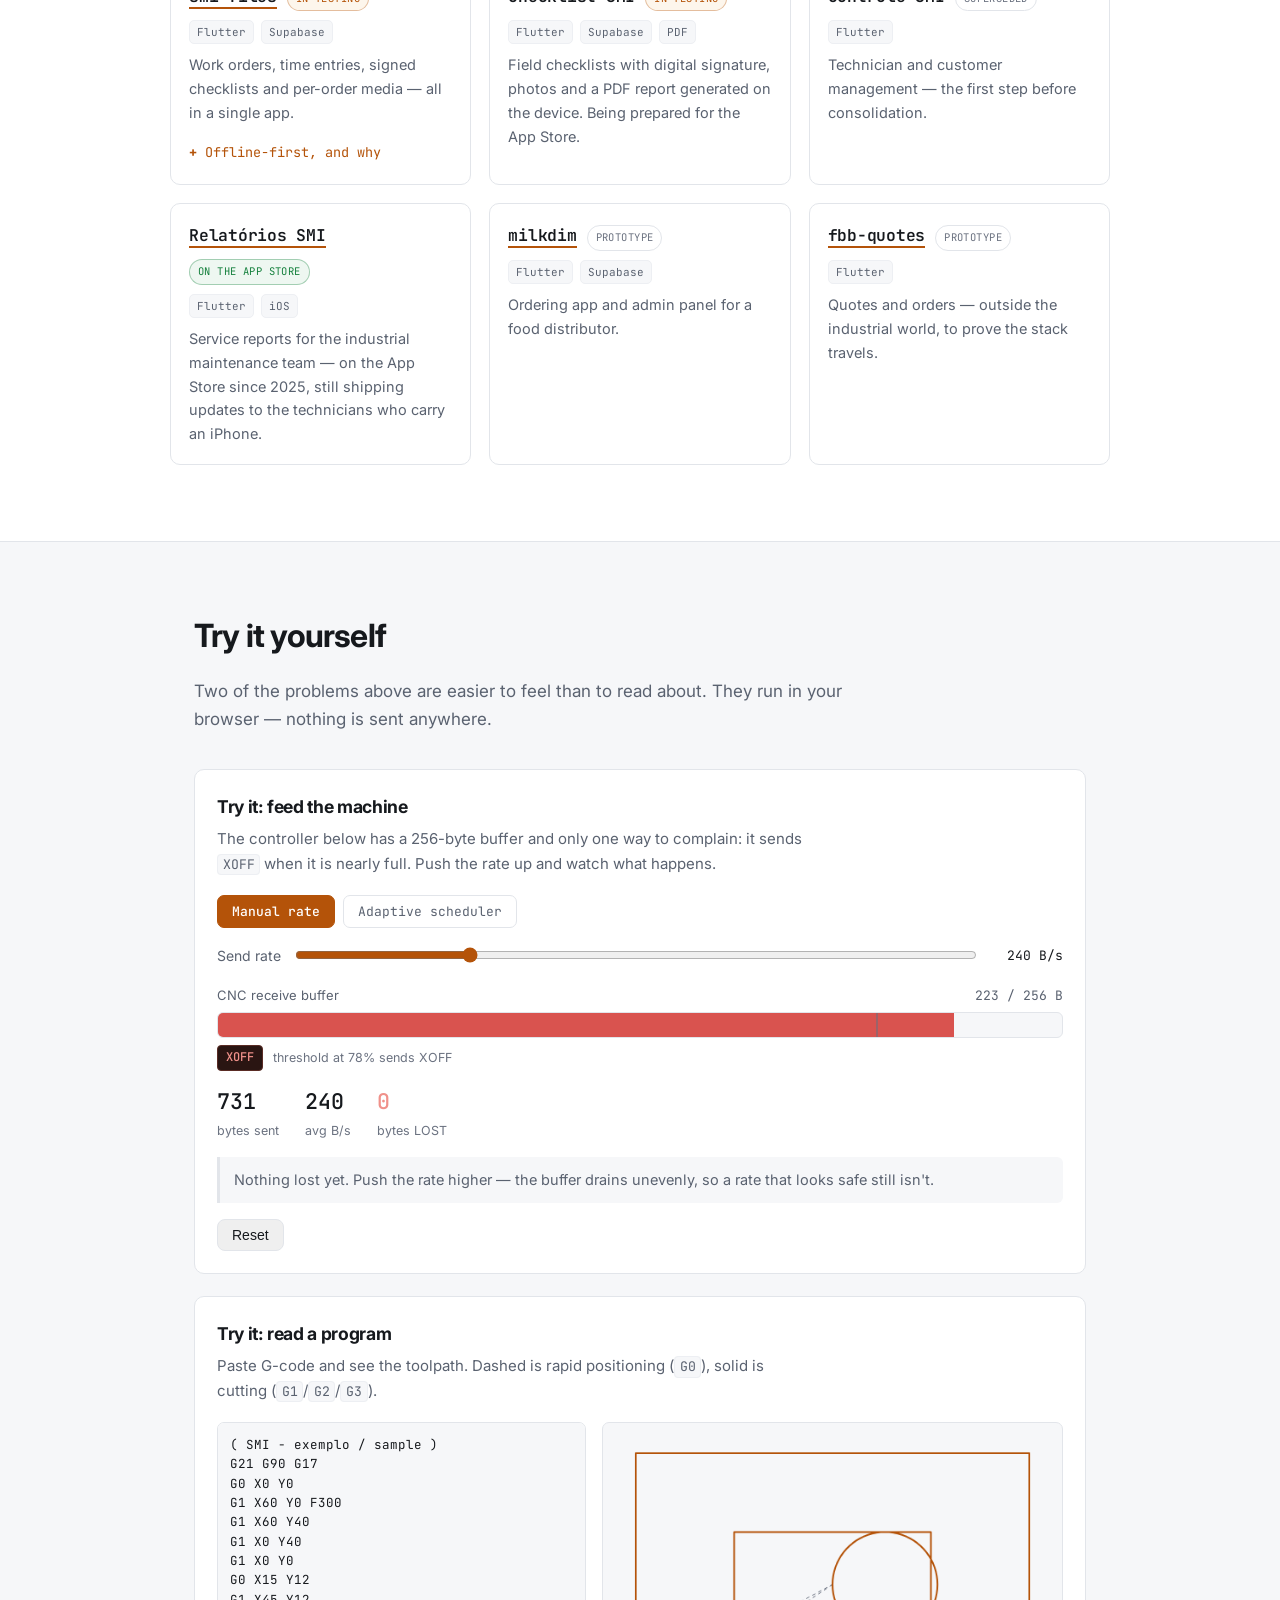
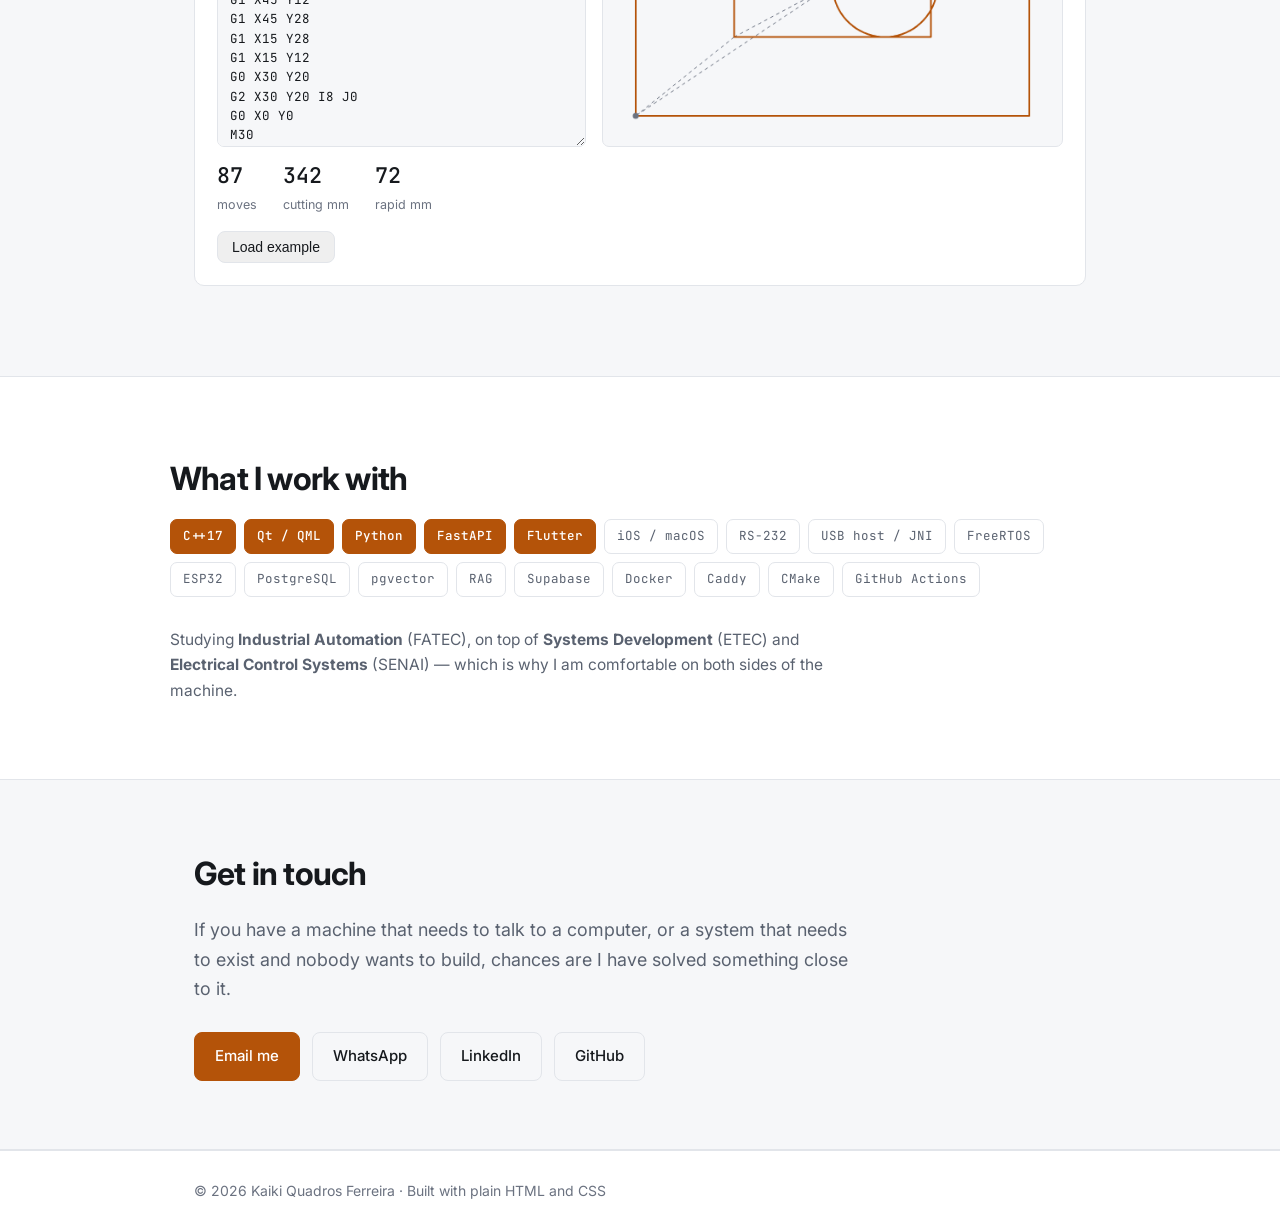
==== commit 17105eb1: "Say the three apps run separately again The consolidation happened, but it did not replace them: Che" ====
--- a/index.html
+++ b/index.html
@@ -293,8 +293,9 @@
               <strong>sync queue with automatic retry</strong>, so the work never depends on the network.
             </p>
             <p>
-              Before this I had three separate apps. I consolidated them into one when it became clear
-              that keeping three of them diverging was worse than rewriting.
+              Before this I had three separate apps, and I consolidated them into one. The three are
+              back on their own tracks today — this one is where everything still lives together:
+              work orders, time entries, checklists and media.
             </p>
           </div>
         </details>
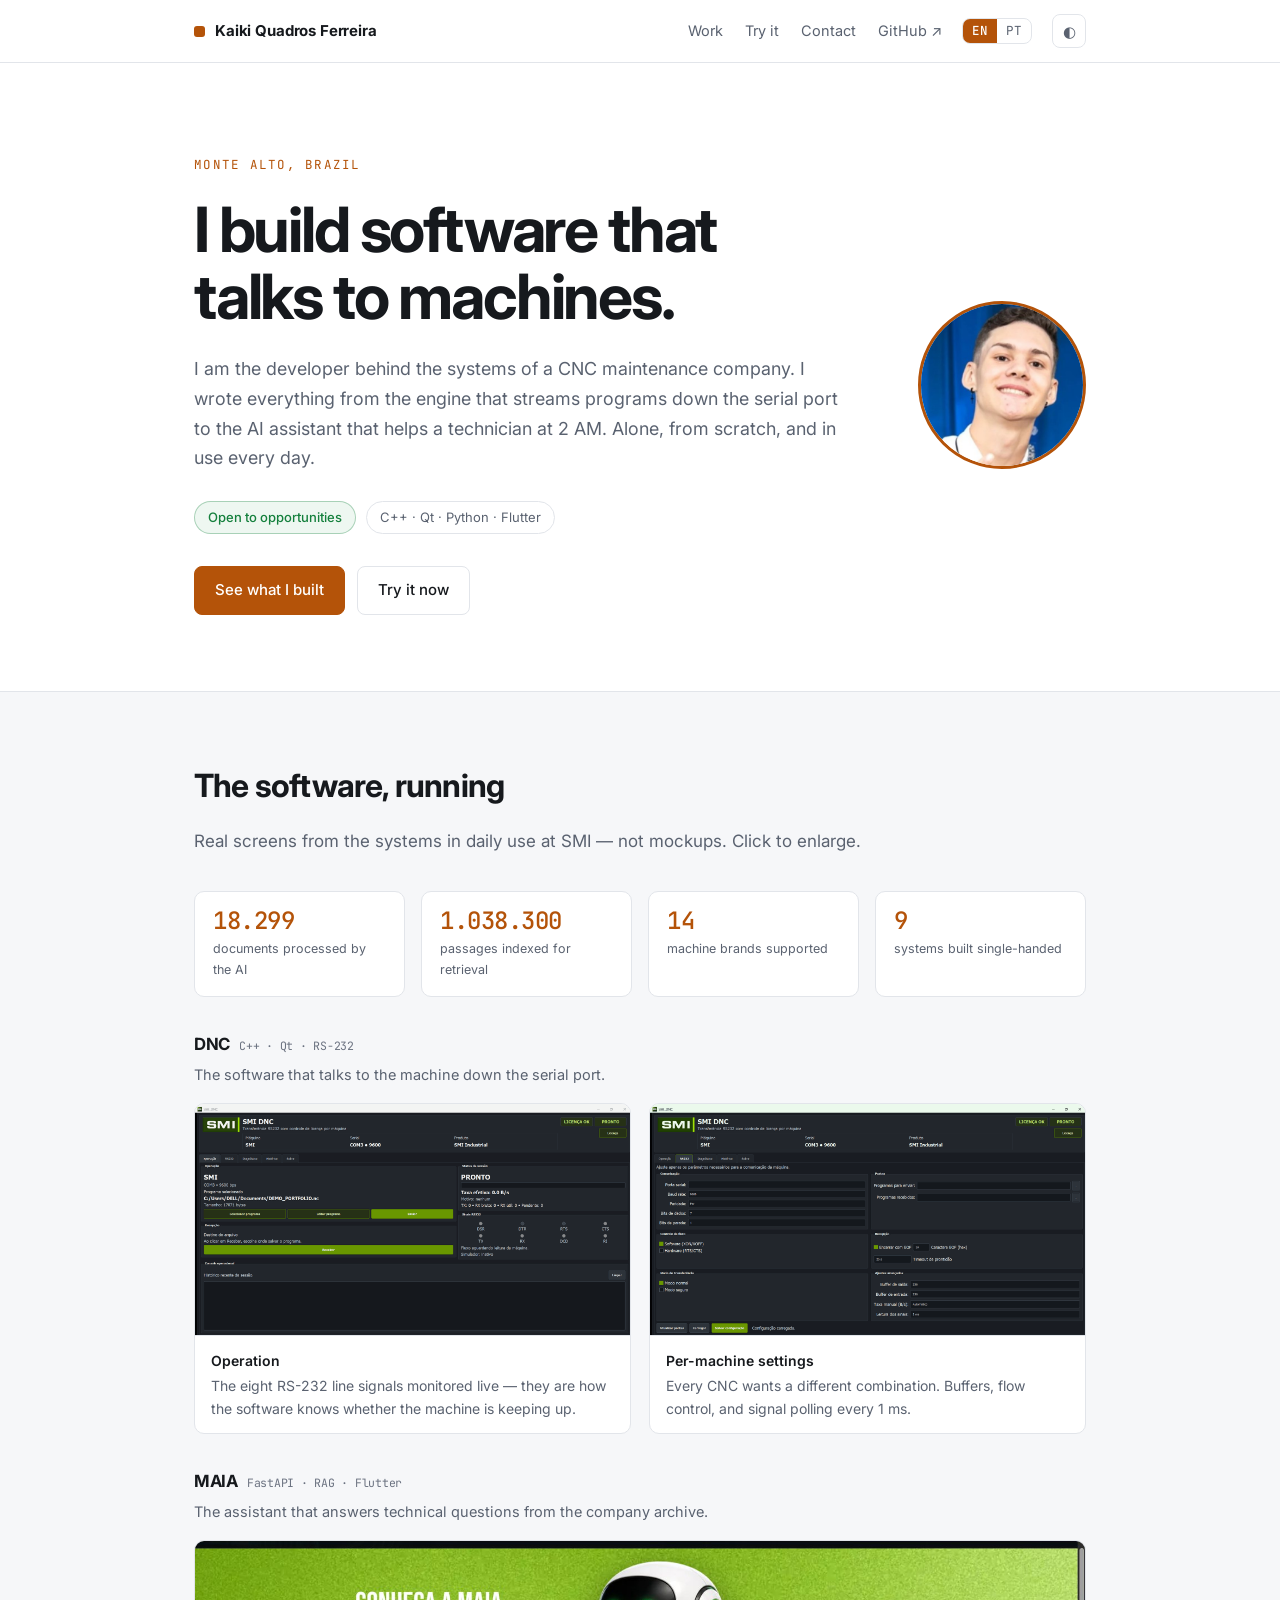
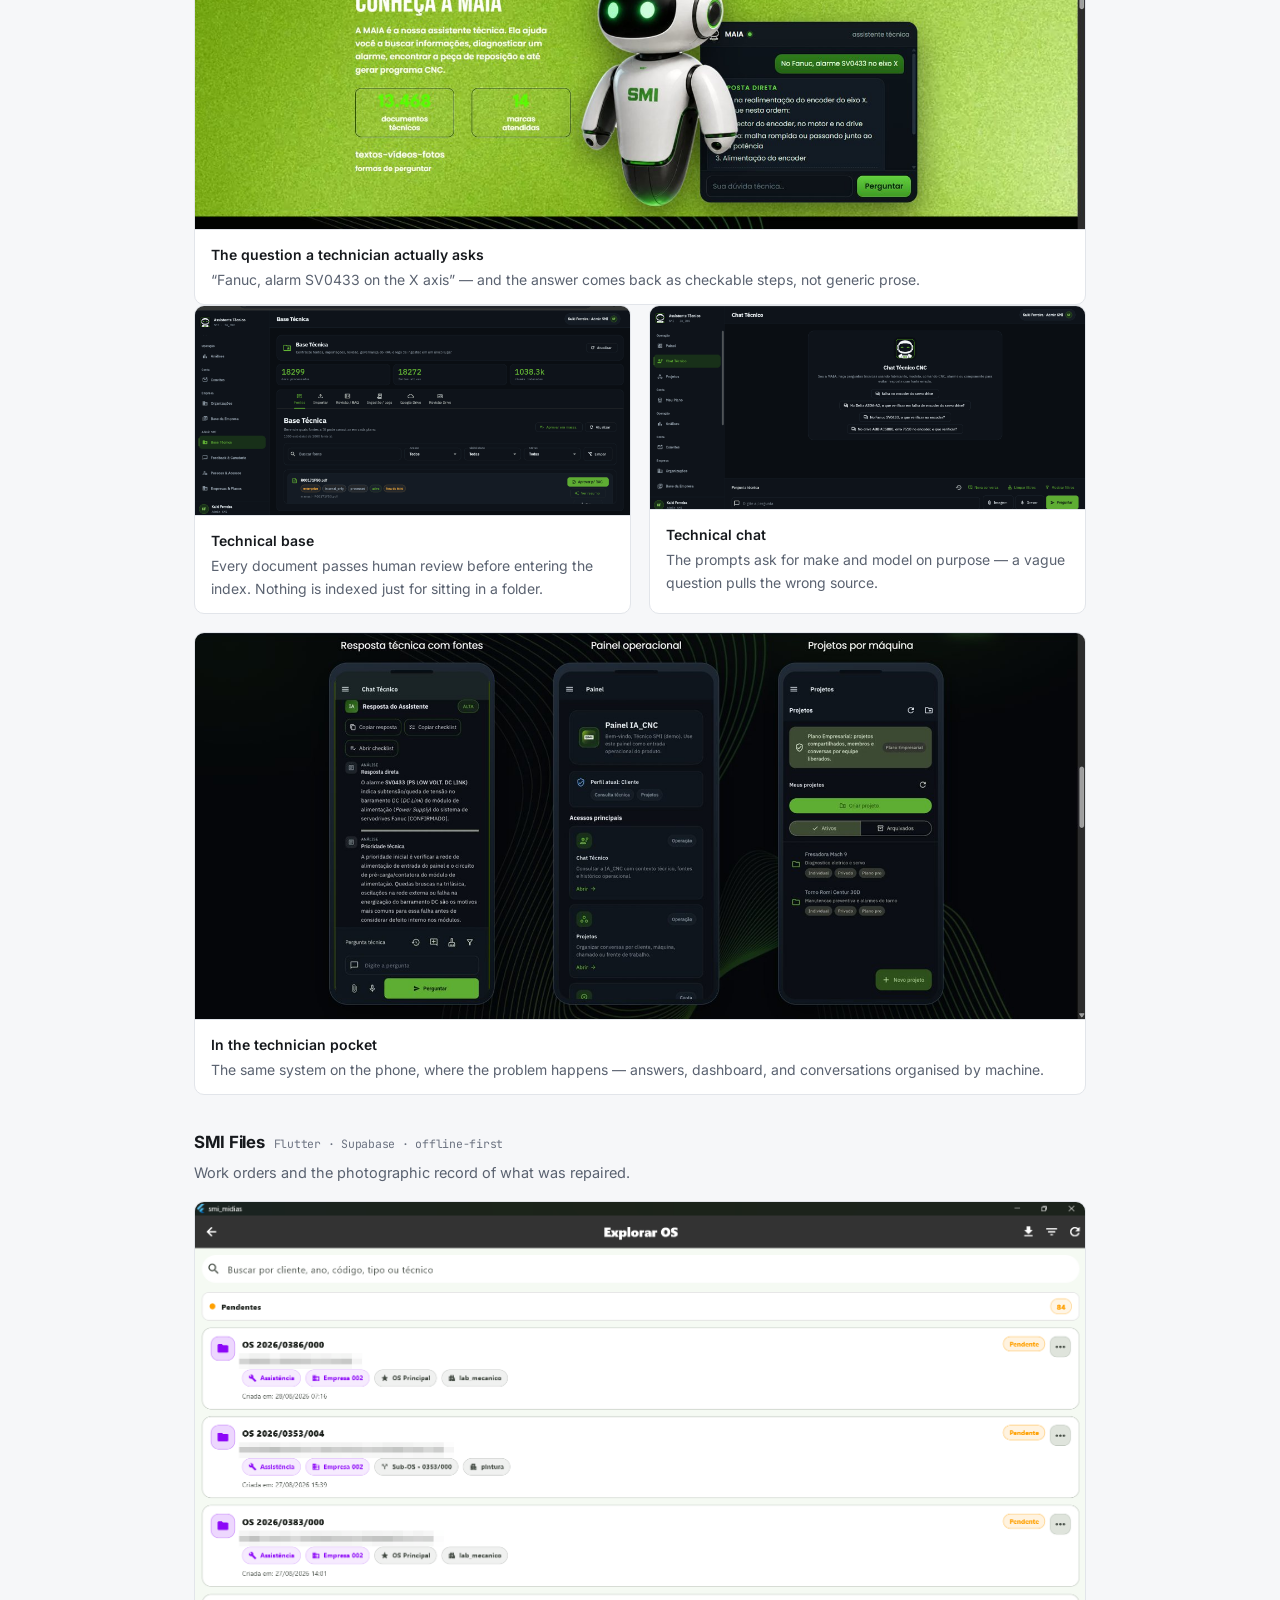
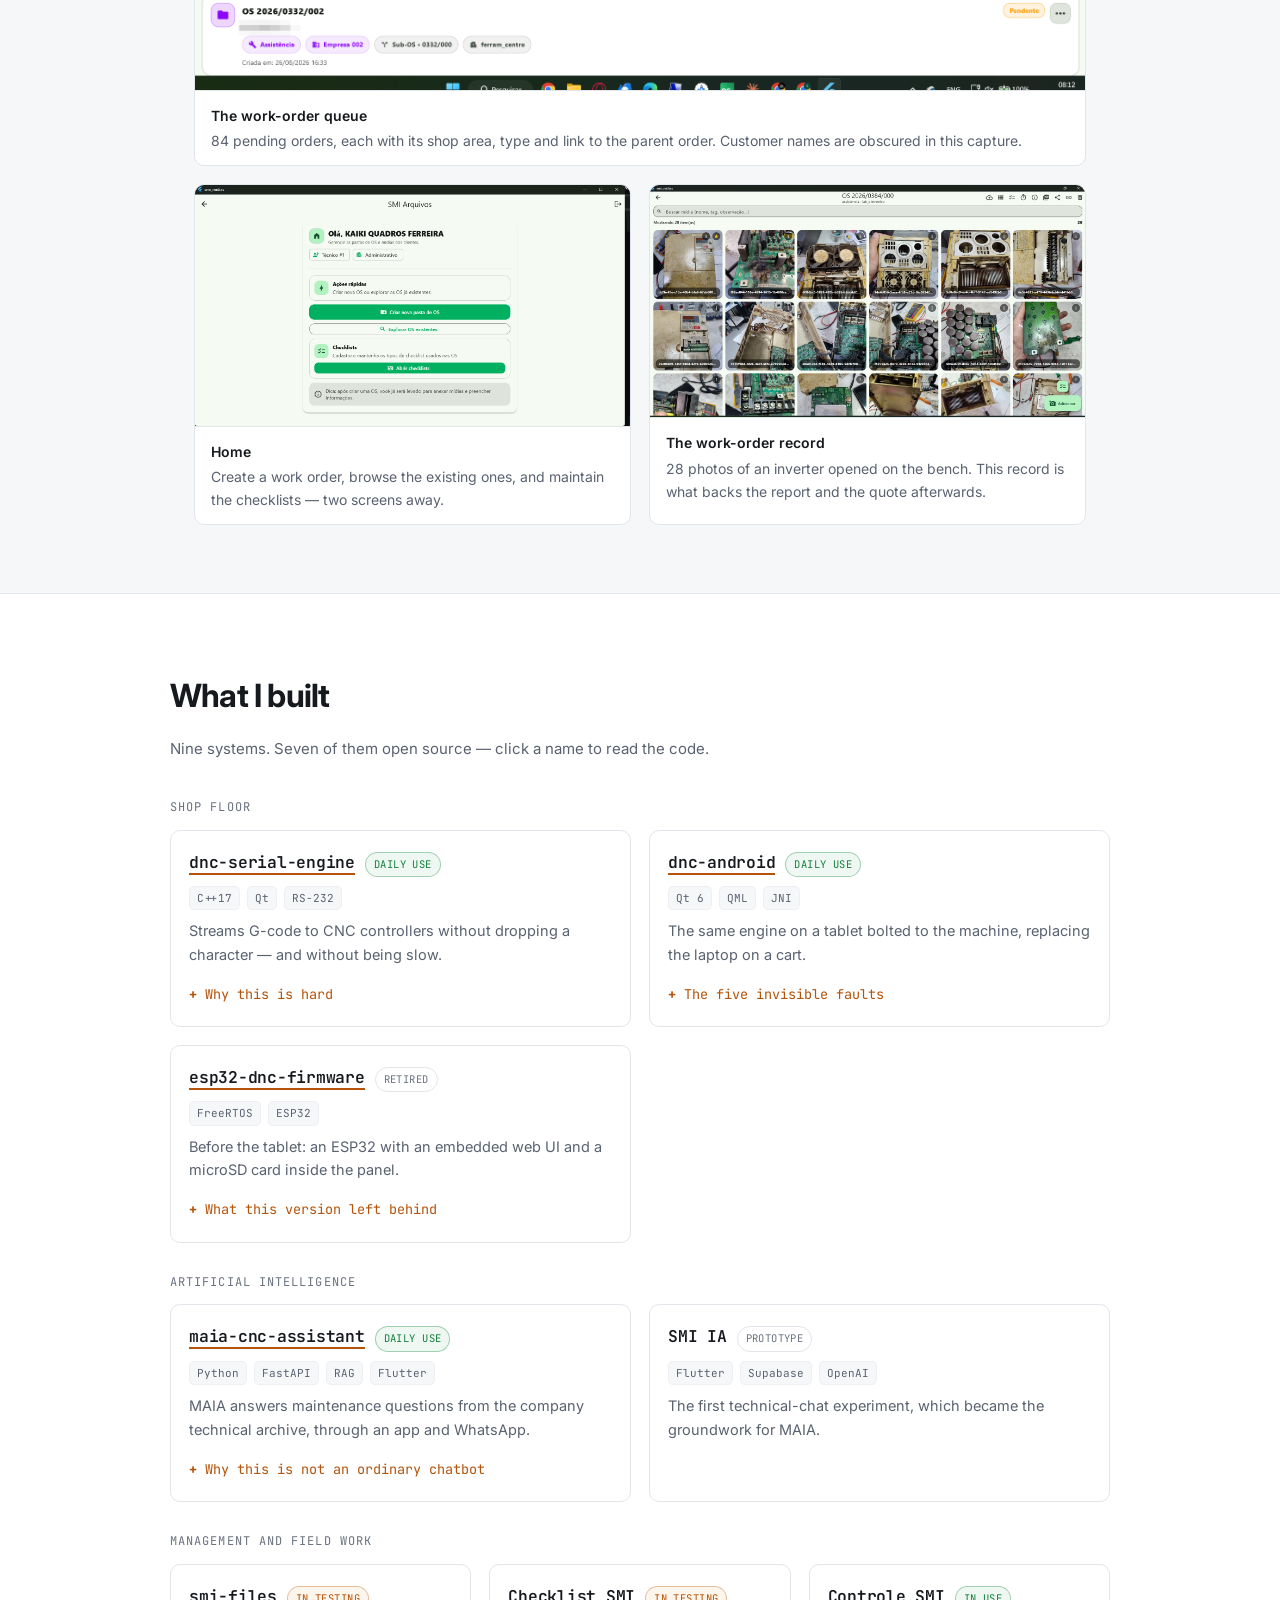
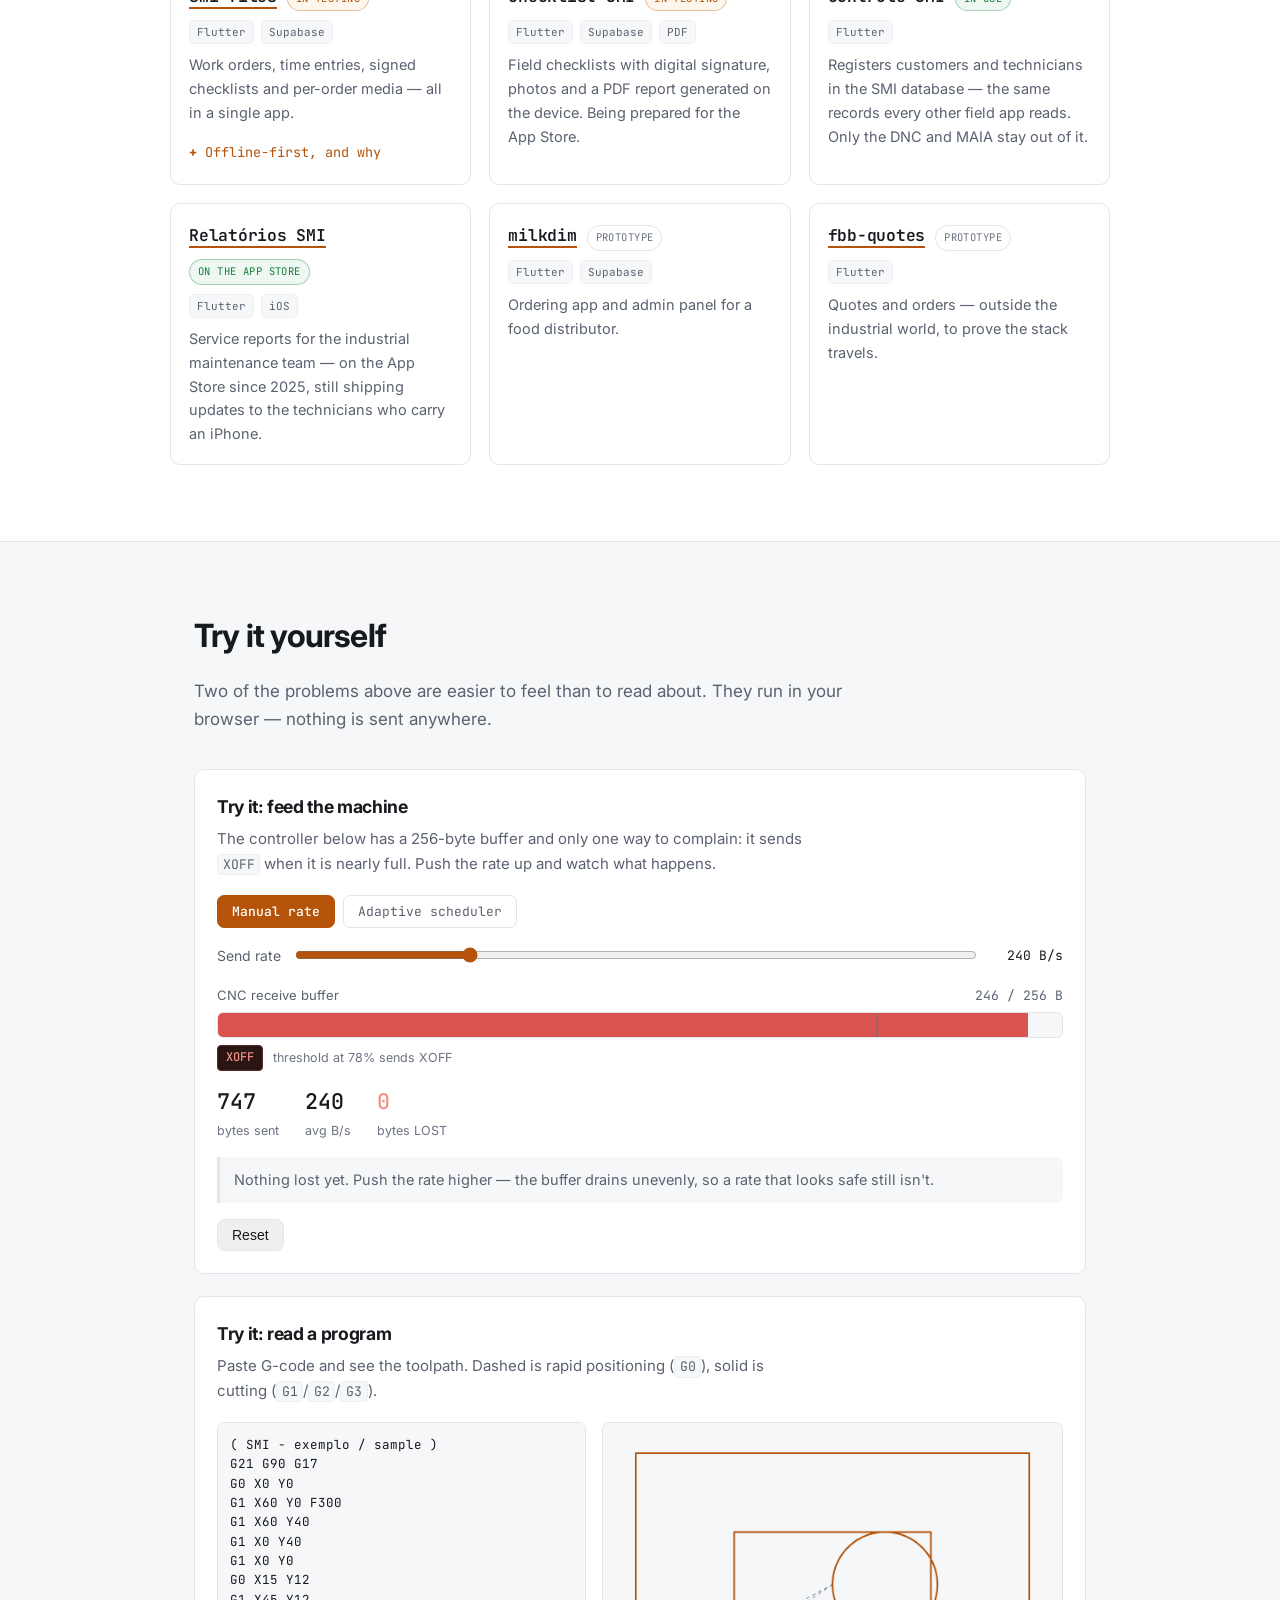
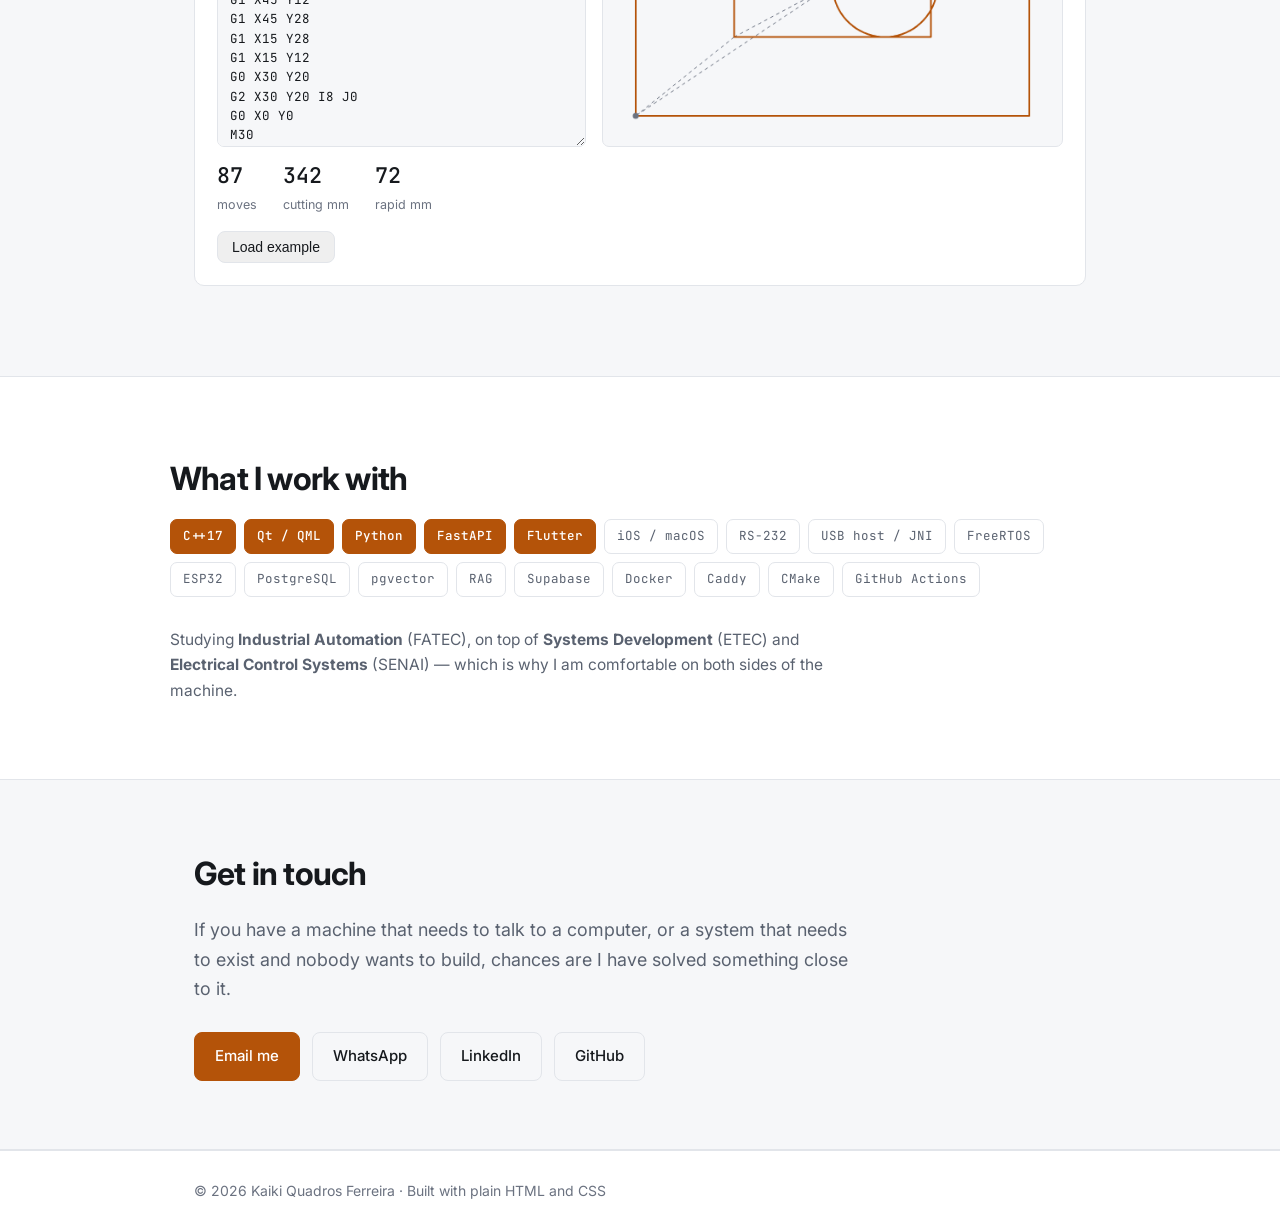
==== commit 3b9a719f: "Controle SMI is in use, not superseded It is the app that puts customers and technicians into the SM" ====
--- a/index.html
+++ b/index.html
@@ -313,10 +313,10 @@
       <article class="card">
         <div class="card-h">
           <h3><span class="nolink">Controle SMI</span></h3>
-          <span class="badge-state">superseded</span>
+          <span class="badge-state is-live">in use</span>
         </div>
         <p class="tags"><span>Flutter</span></p>
-        <p>Technician and customer management — the first step before consolidation.</p>
+        <p>Registers customers and technicians in the SMI database — the same records every other field app reads. Only the DNC and MAIA stay out of it.</p>
       </article>
 
       <article class="card">
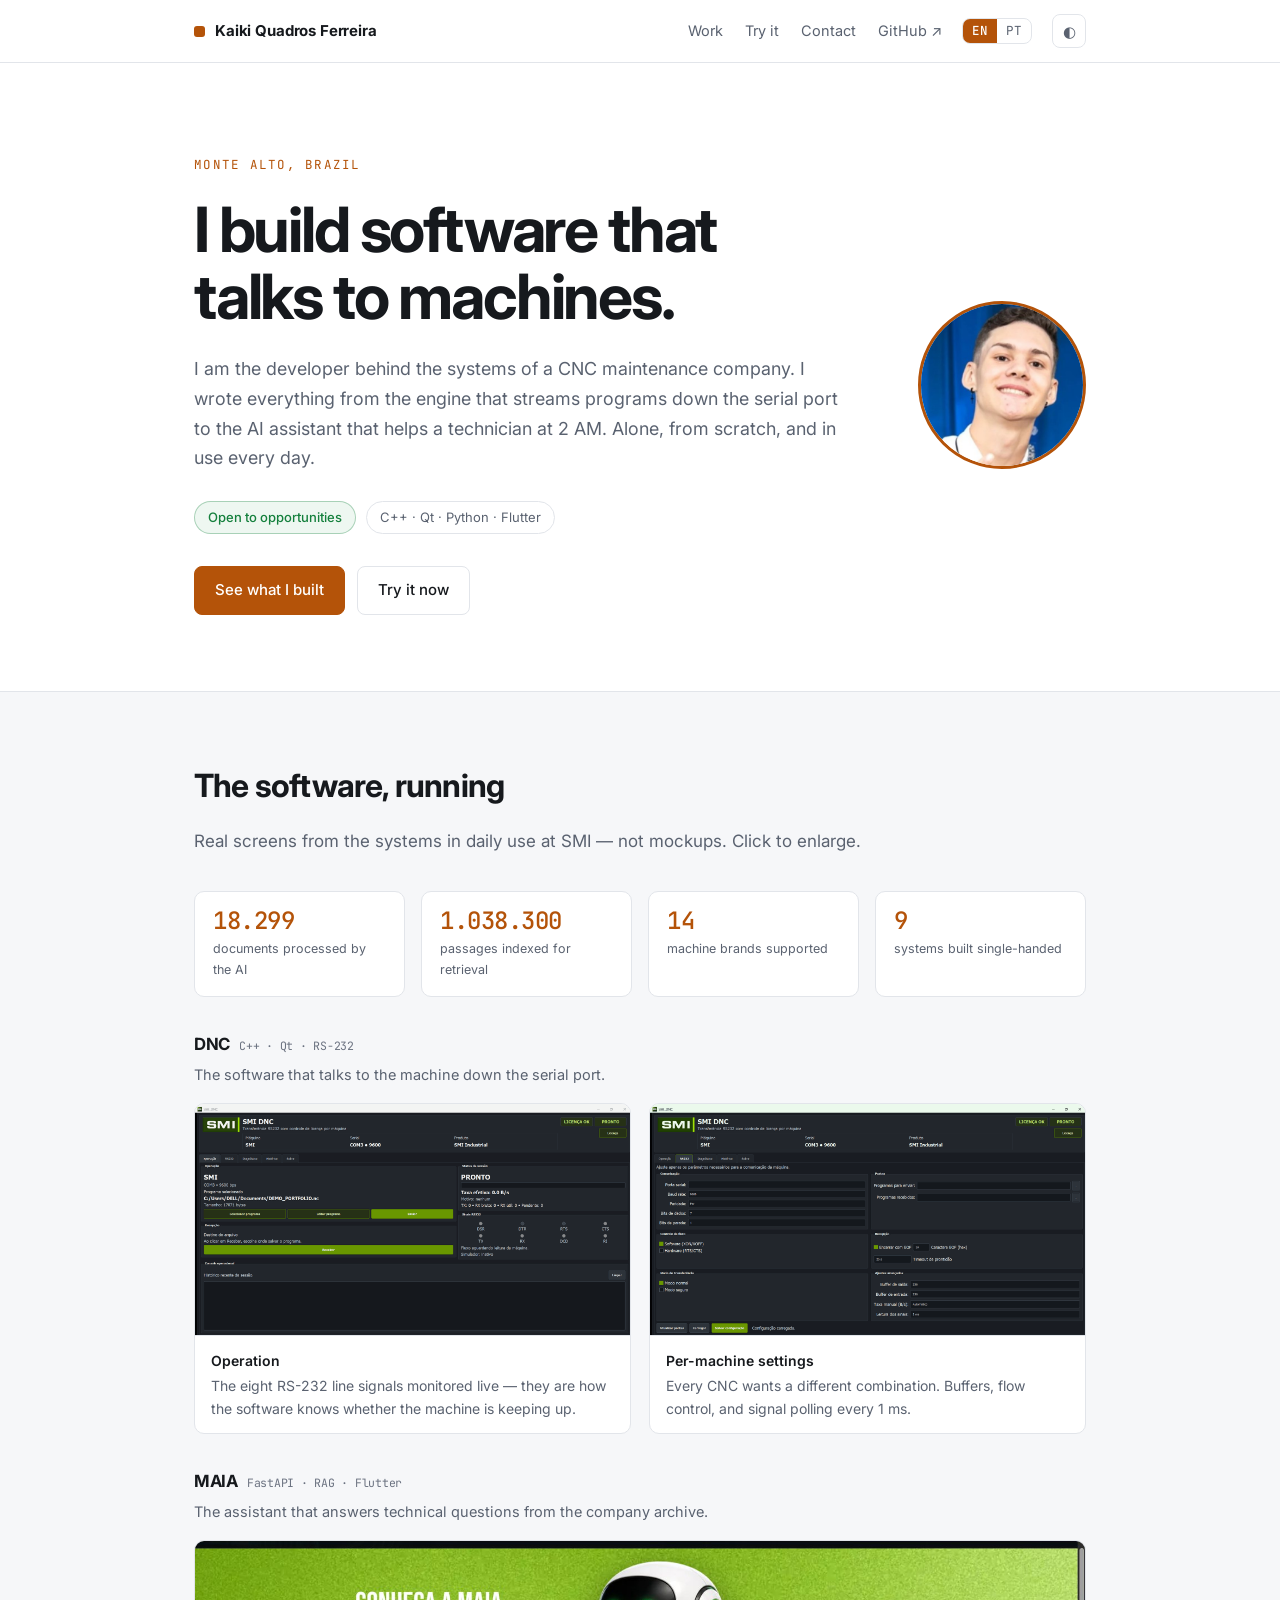
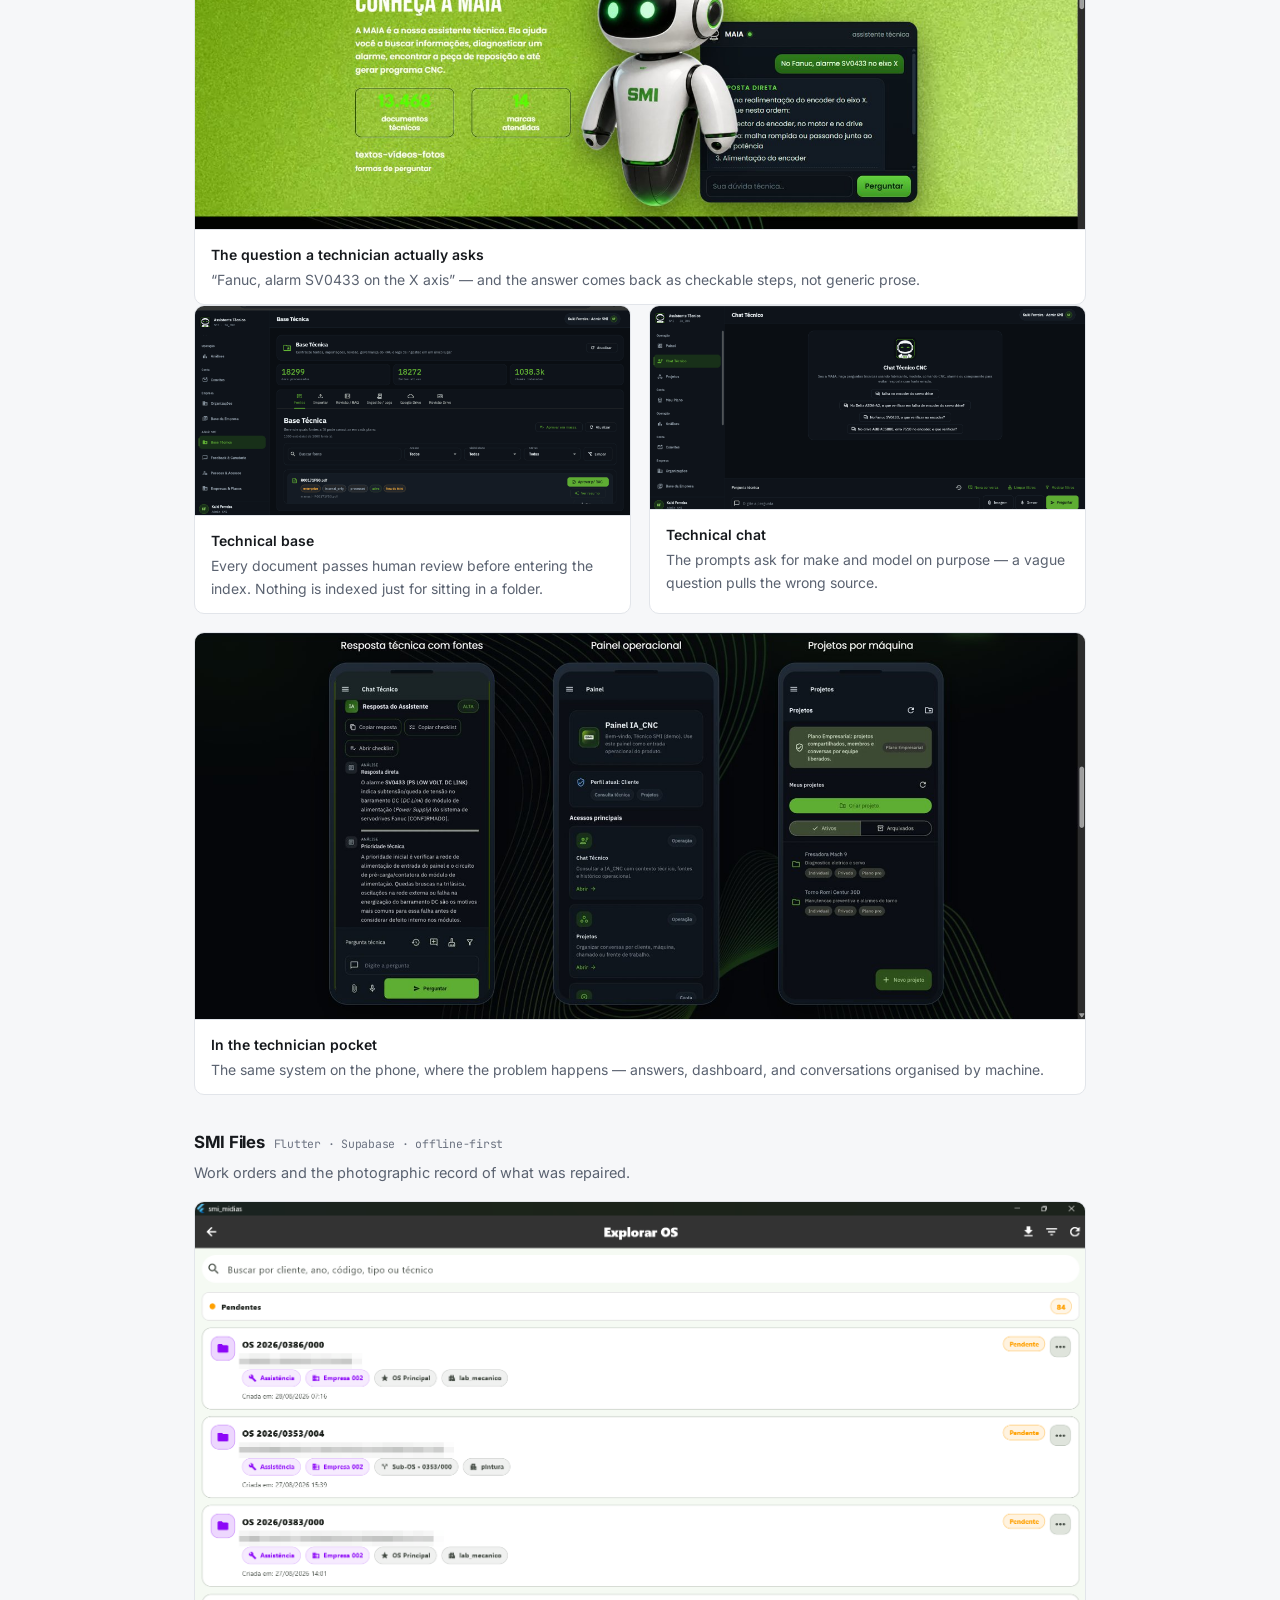
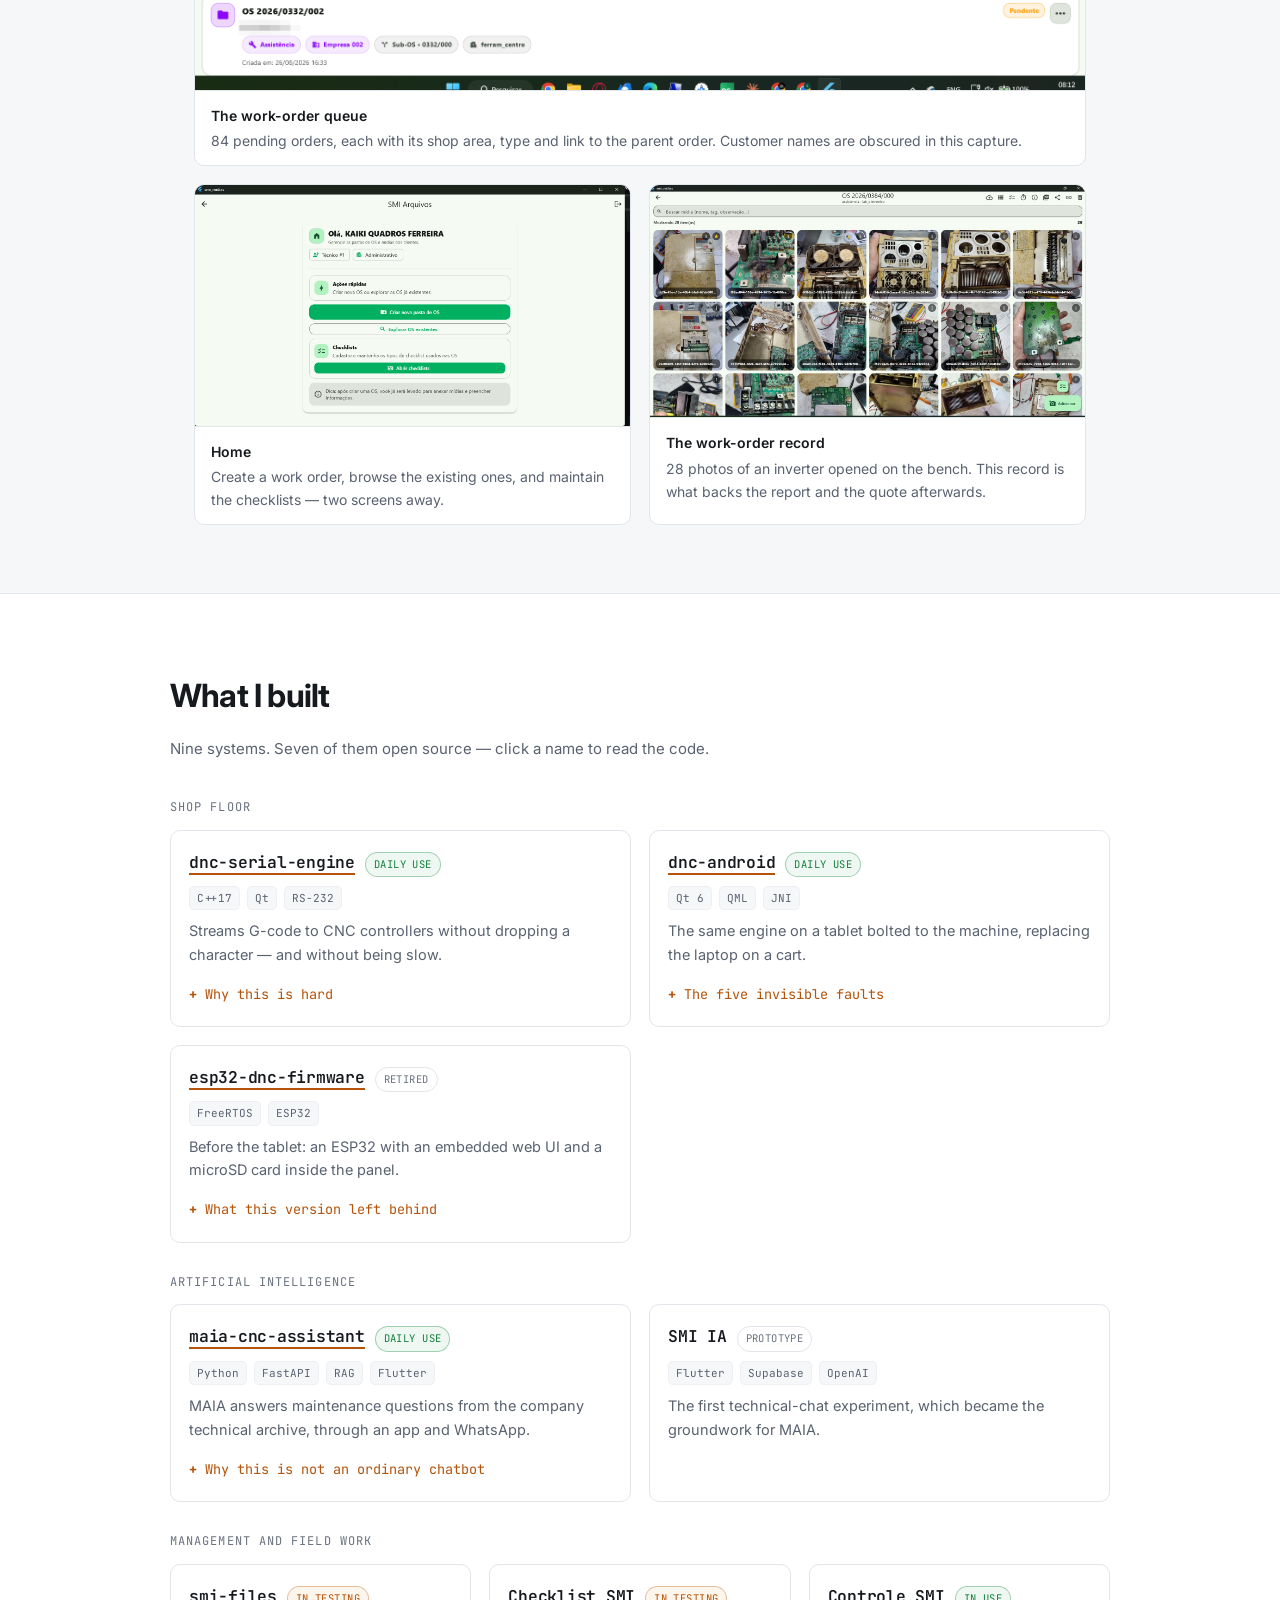
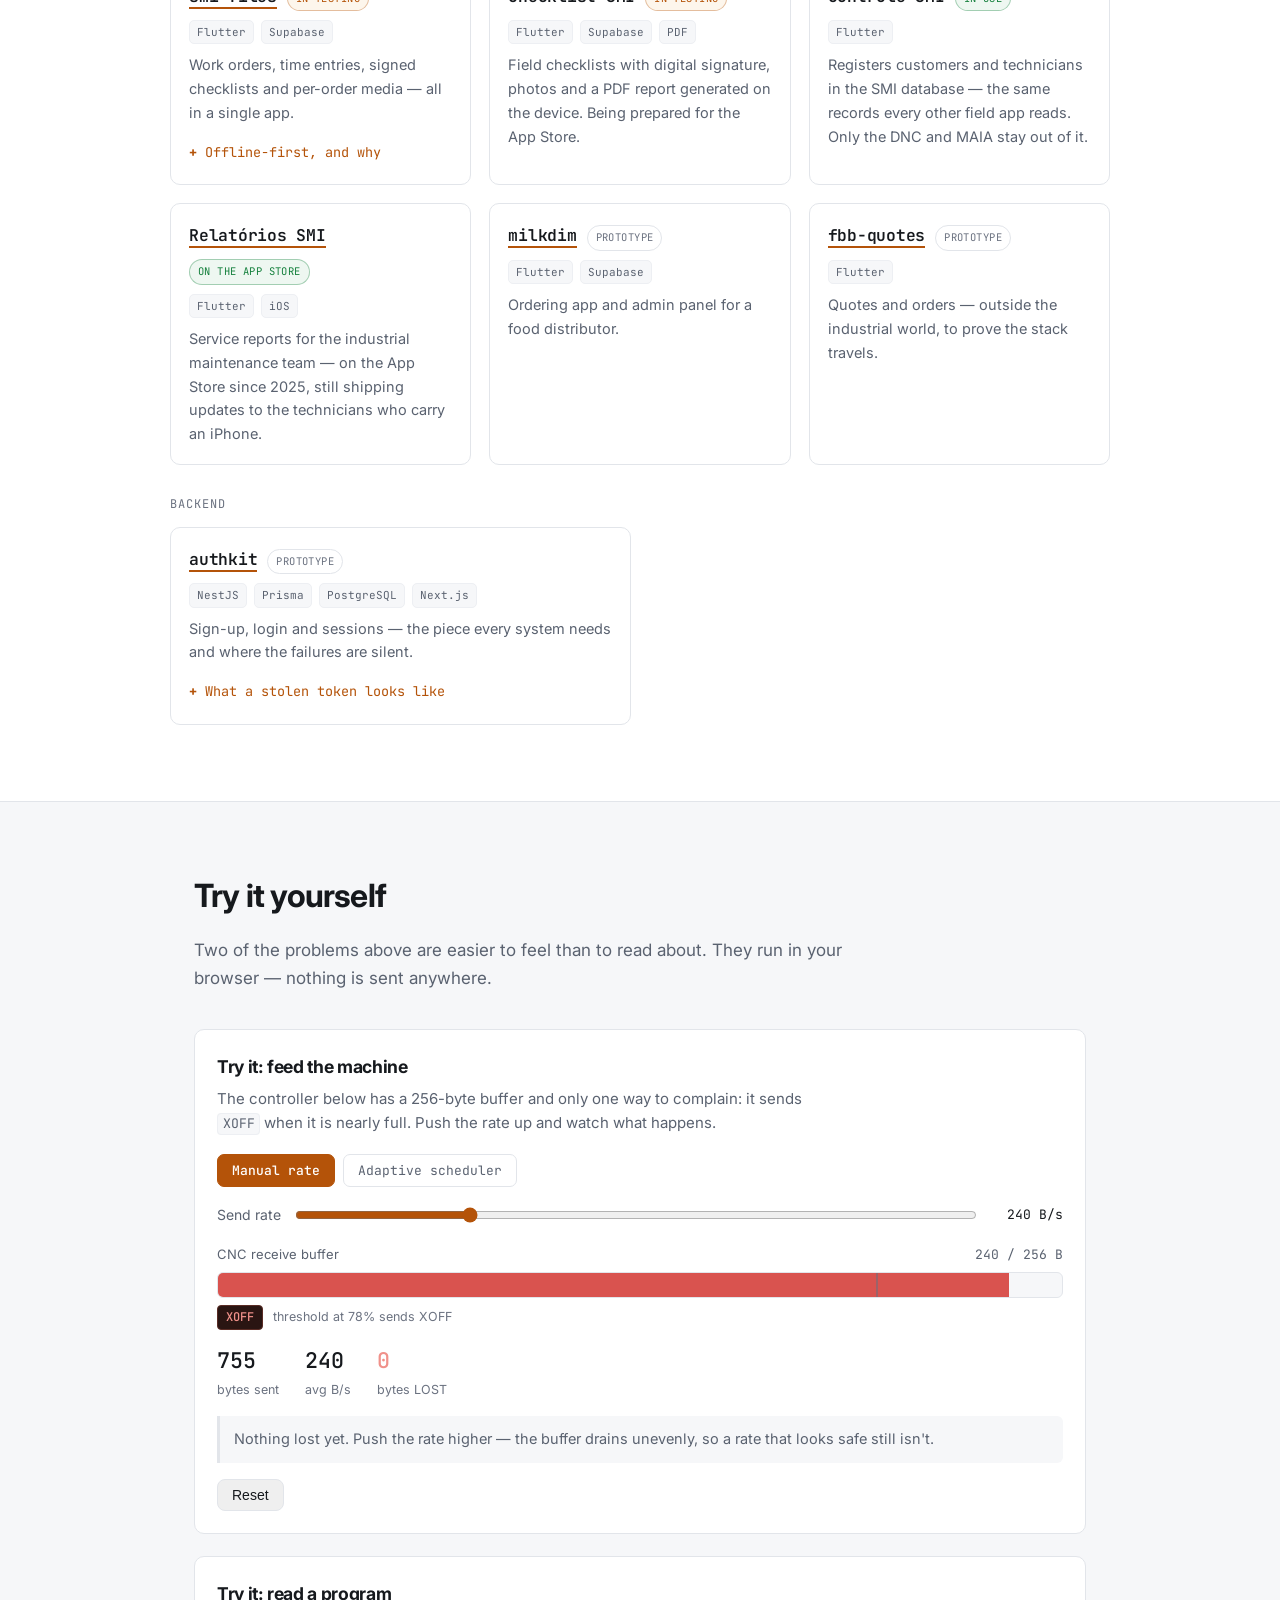
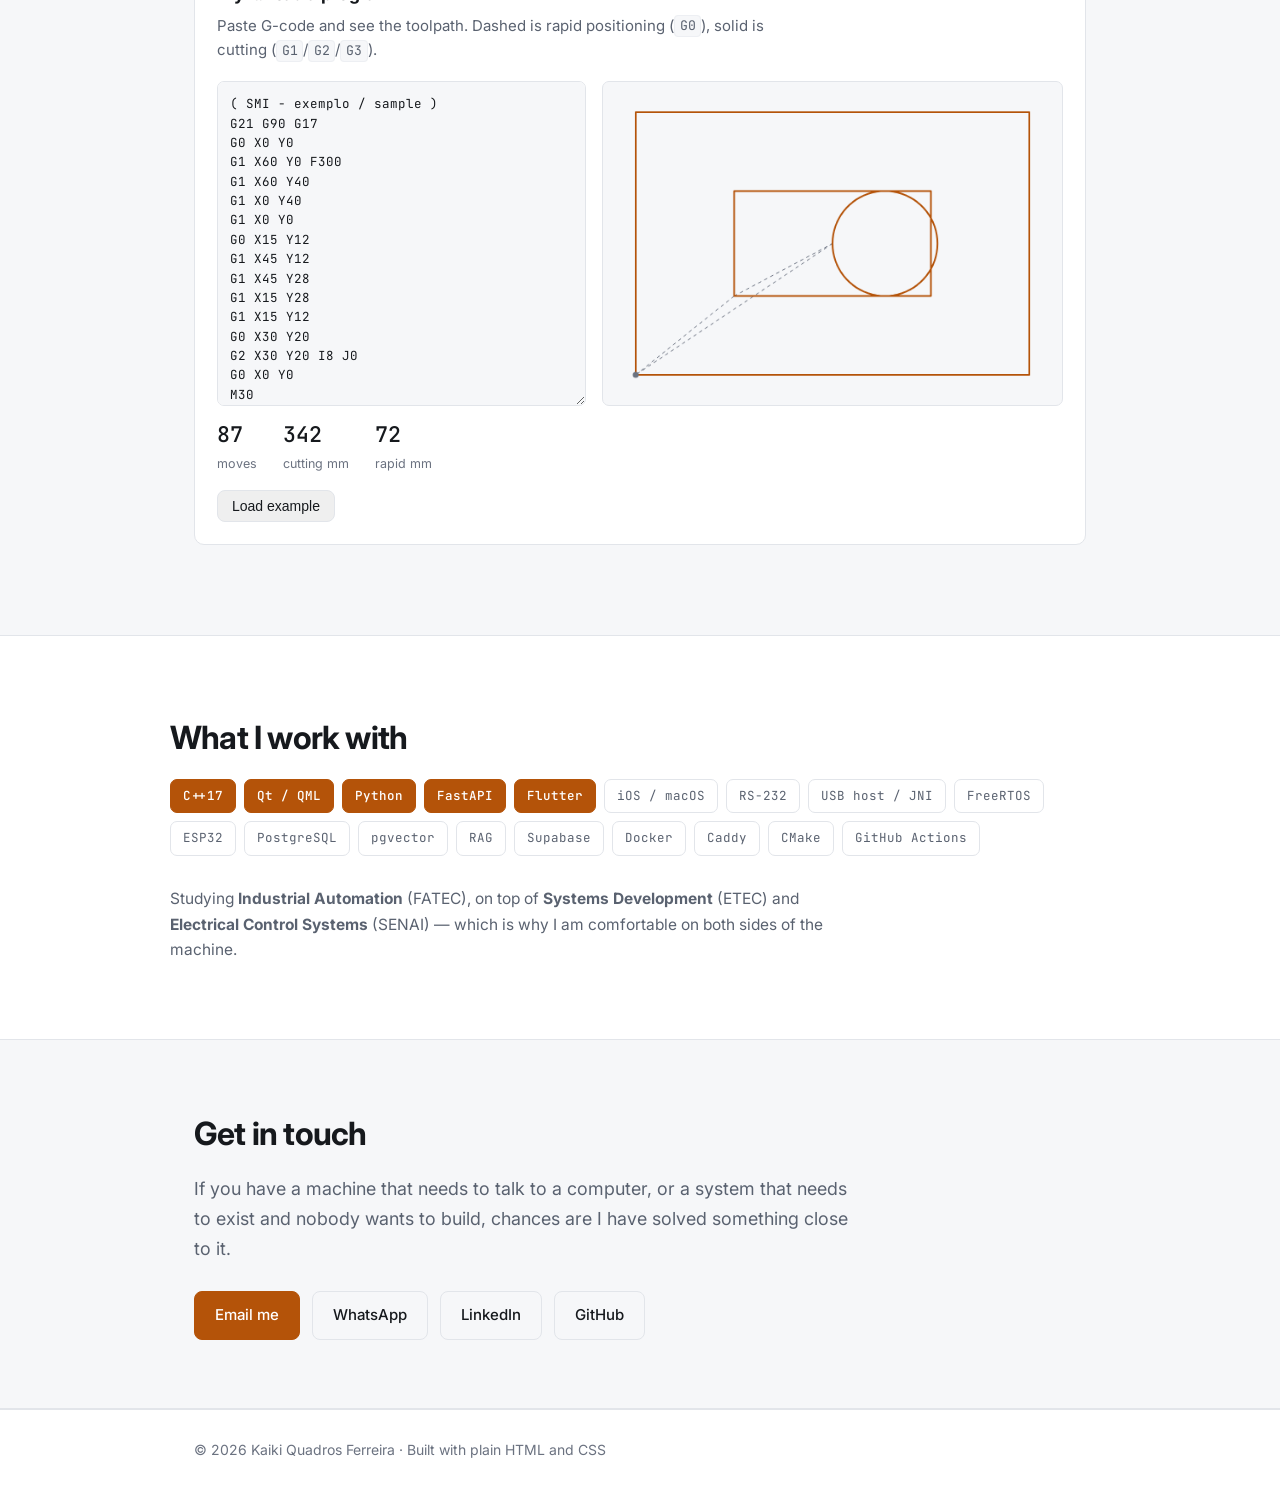
==== commit 22c6d0d4: "Add authkit under a Backend heading The card leads with reuse detection rather than with "a login sy" ====
--- a/index.html
+++ b/index.html
@@ -344,6 +344,41 @@
         </div>
         <p class="tags"><span>Flutter</span></p>
         <p>Quotes and orders — outside the industrial world, to prove the stack travels.</p>
+      </article>
+
+    </div>
+
+    <p class="subhead">Backend</p>
+    <div class="pgrid">
+
+      <article class="card">
+        <div class="card-h">
+          <h3><a href="https://github.com/dev-kaiki/authkit" target="_blank" rel="noopener">authkit</a></h3>
+          <span class="badge-state">prototype</span>
+        </div>
+        <p class="tags"><span>NestJS</span><span>Prisma</span><span>PostgreSQL</span><span>Next.js</span></p>
+        <p>Sign-up, login and sessions — the piece every system needs and where the failures are silent.</p>
+        <details class="more">
+          <summary>What a stolen token looks like</summary>
+          <div class="more-body">
+            <p>
+              Refresh tokens are stored only as a SHA-256 hash, so a leaked database gives an
+              attacker nothing that can be replayed, and every use rotates them.
+            </p>
+            <p>
+              A refresh token is single use, so presenting one twice means two parties are holding
+              it. That is what a stolen token looks like, and the server treats it that way: it
+              revokes the user's <strong>entire family of tokens</strong>, ending every session
+              rather than letting the thief ride along beside the owner.
+            </p>
+            <p>
+              Login verifies against a decoy hash when the e-mail does not exist, so a wrong address
+              and a wrong password take the same time to answer — otherwise the timing alone lists
+              who has an account. Authentication and role checks are global guards: a route added
+              later is protected unless someone writes <code>@Public()</code> on purpose.
+            </p>
+          </div>
+        </details>
       </article>
 
     </div>
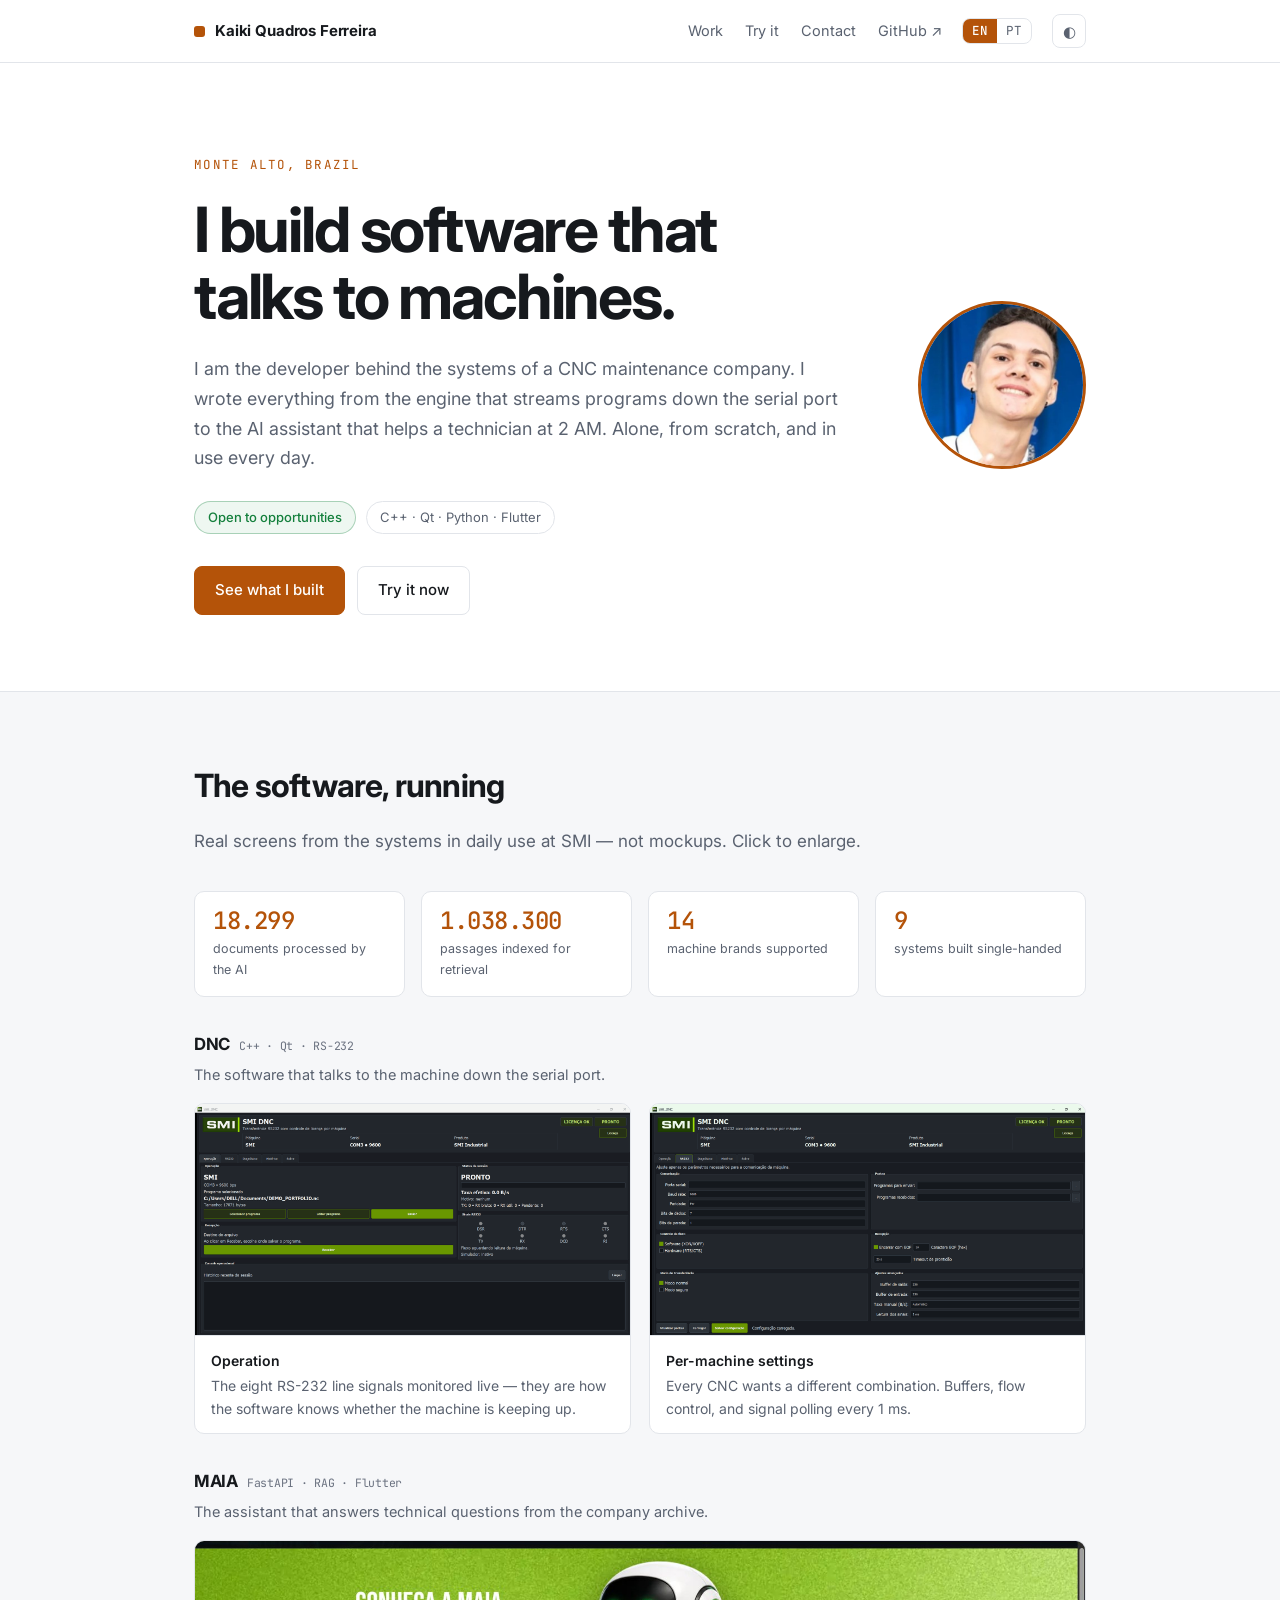
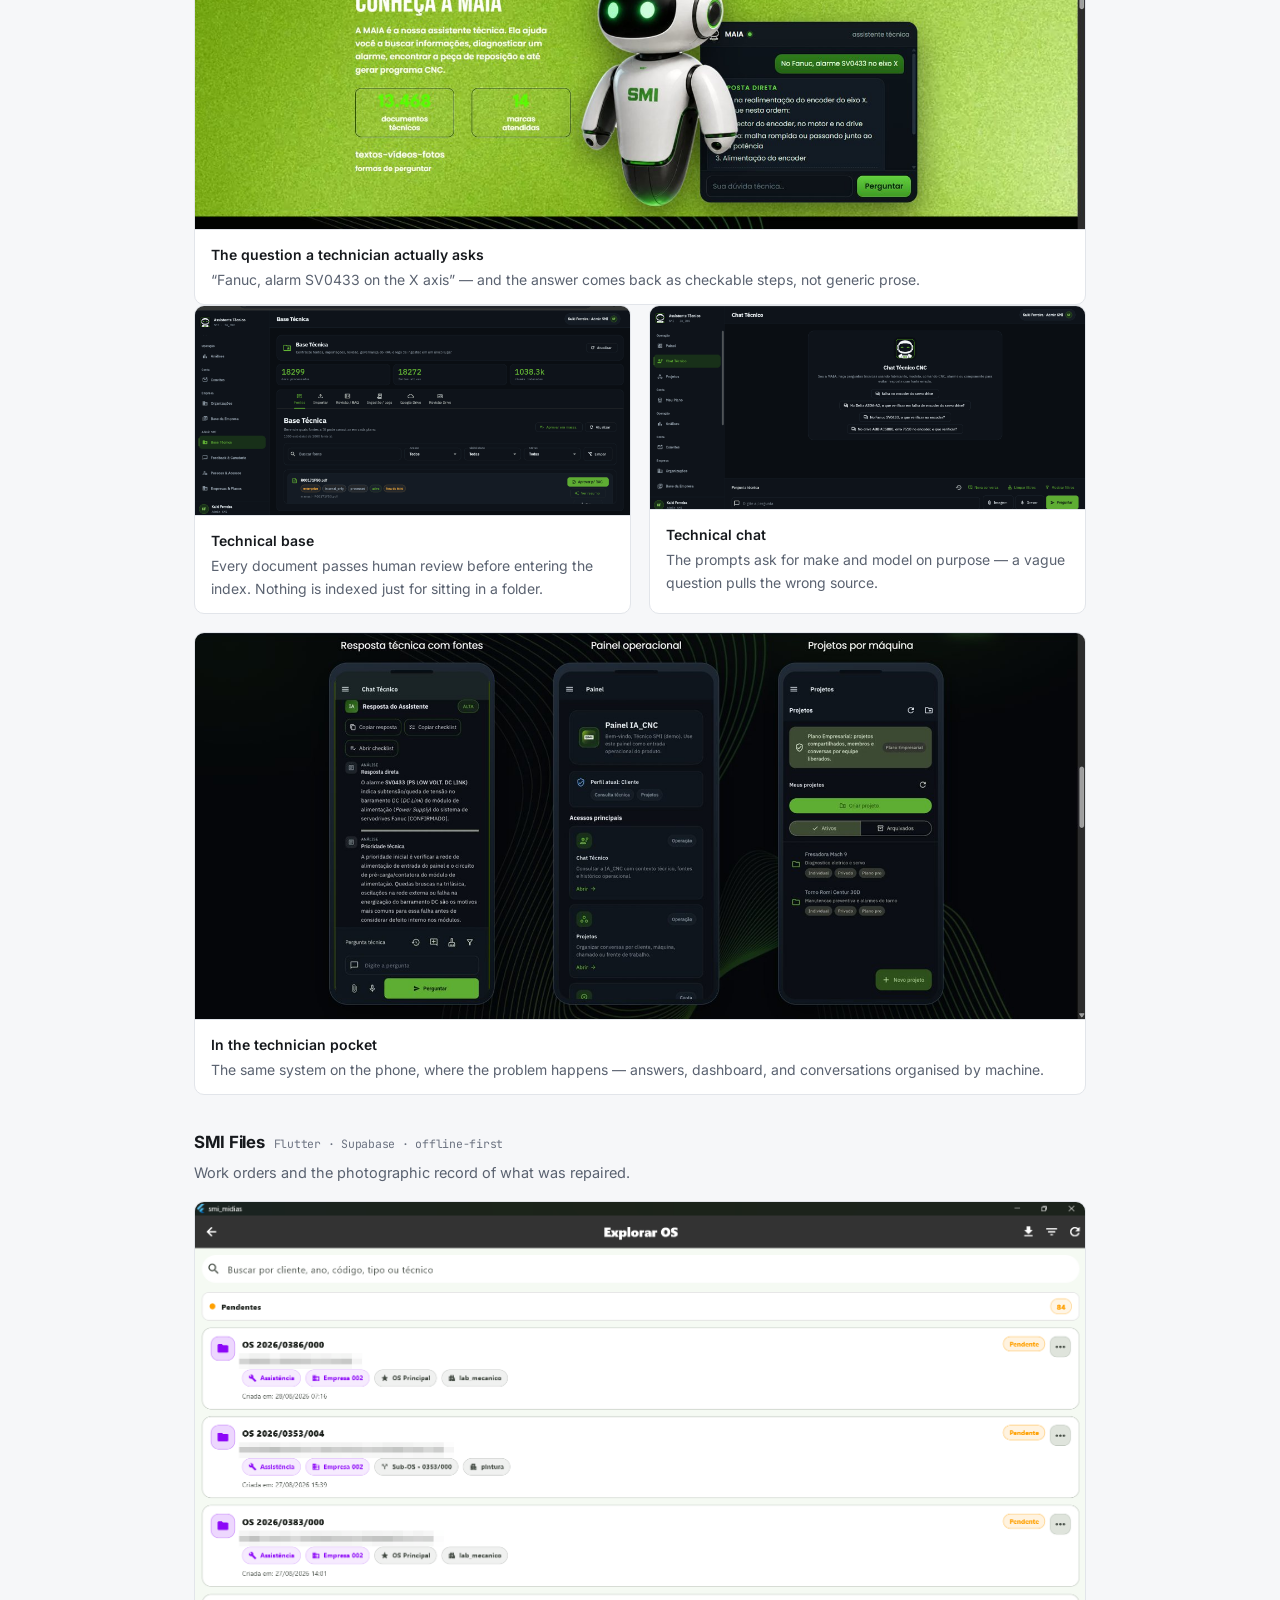
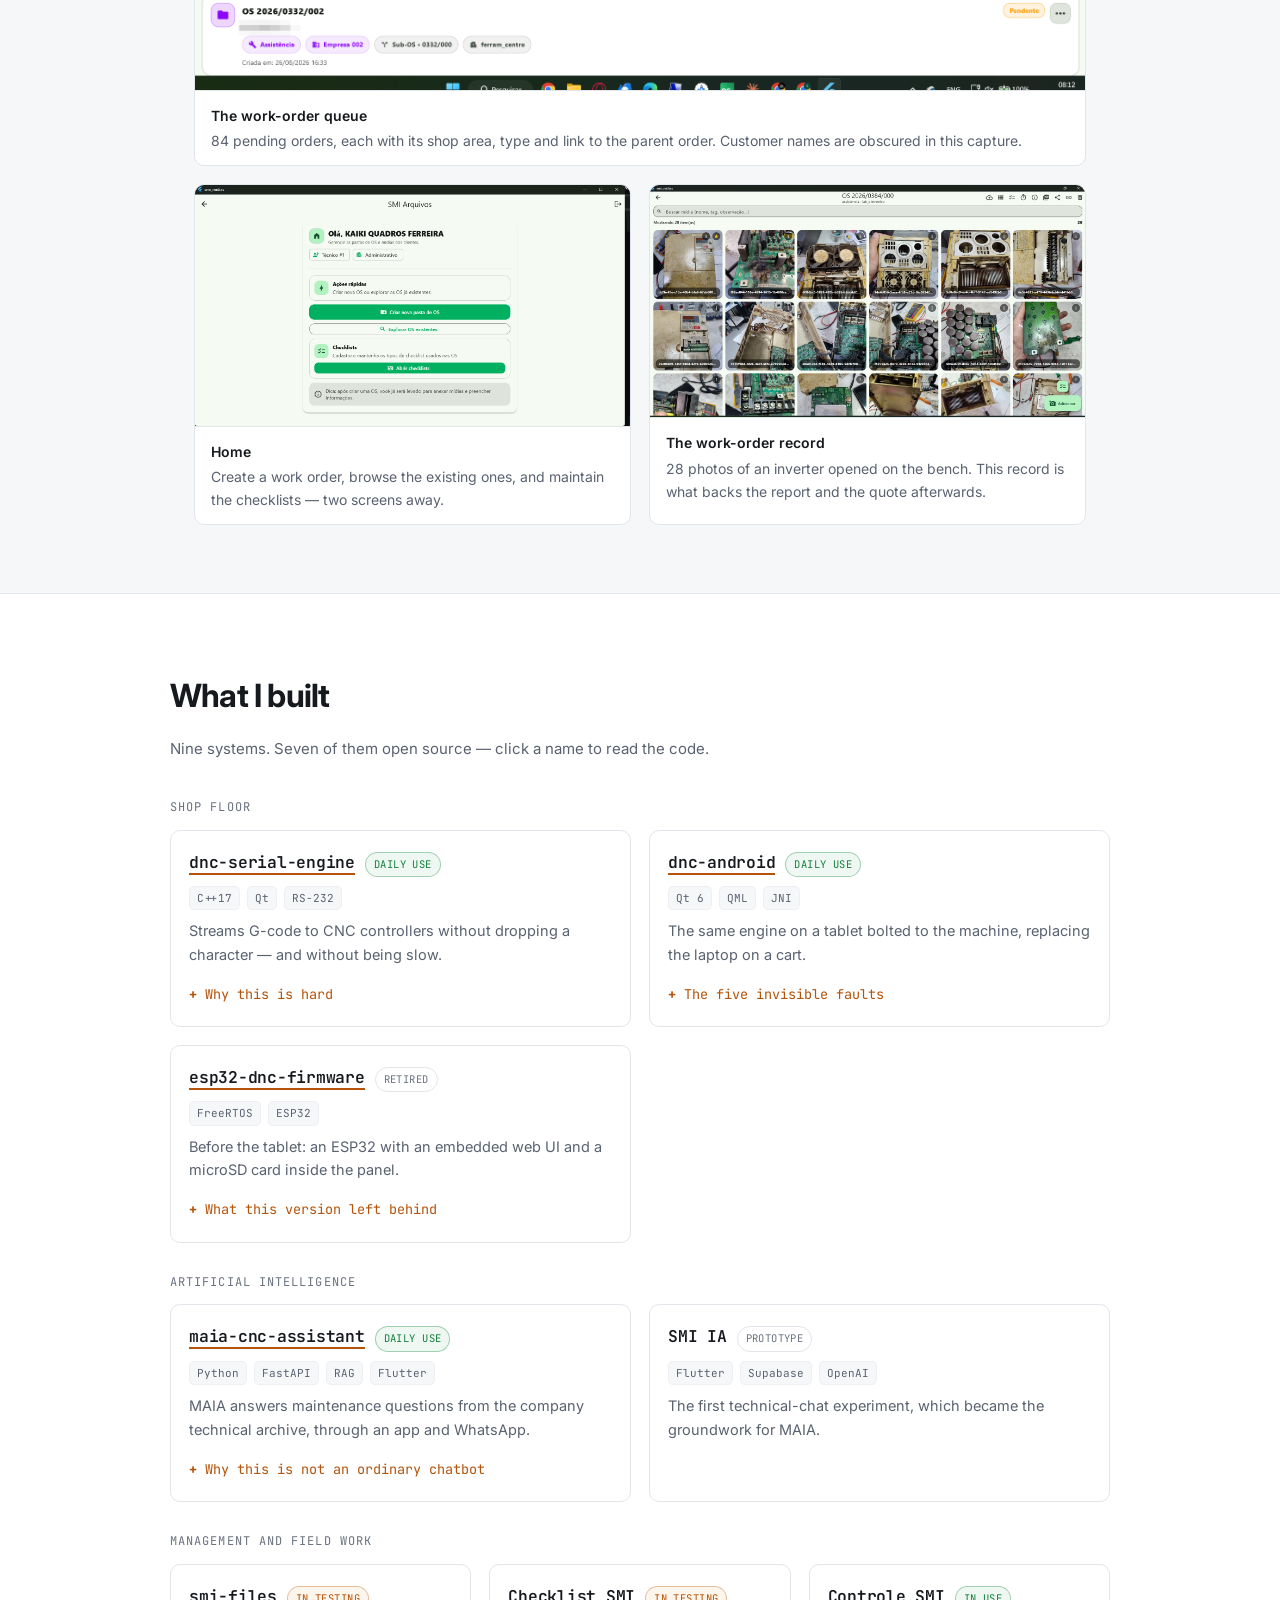
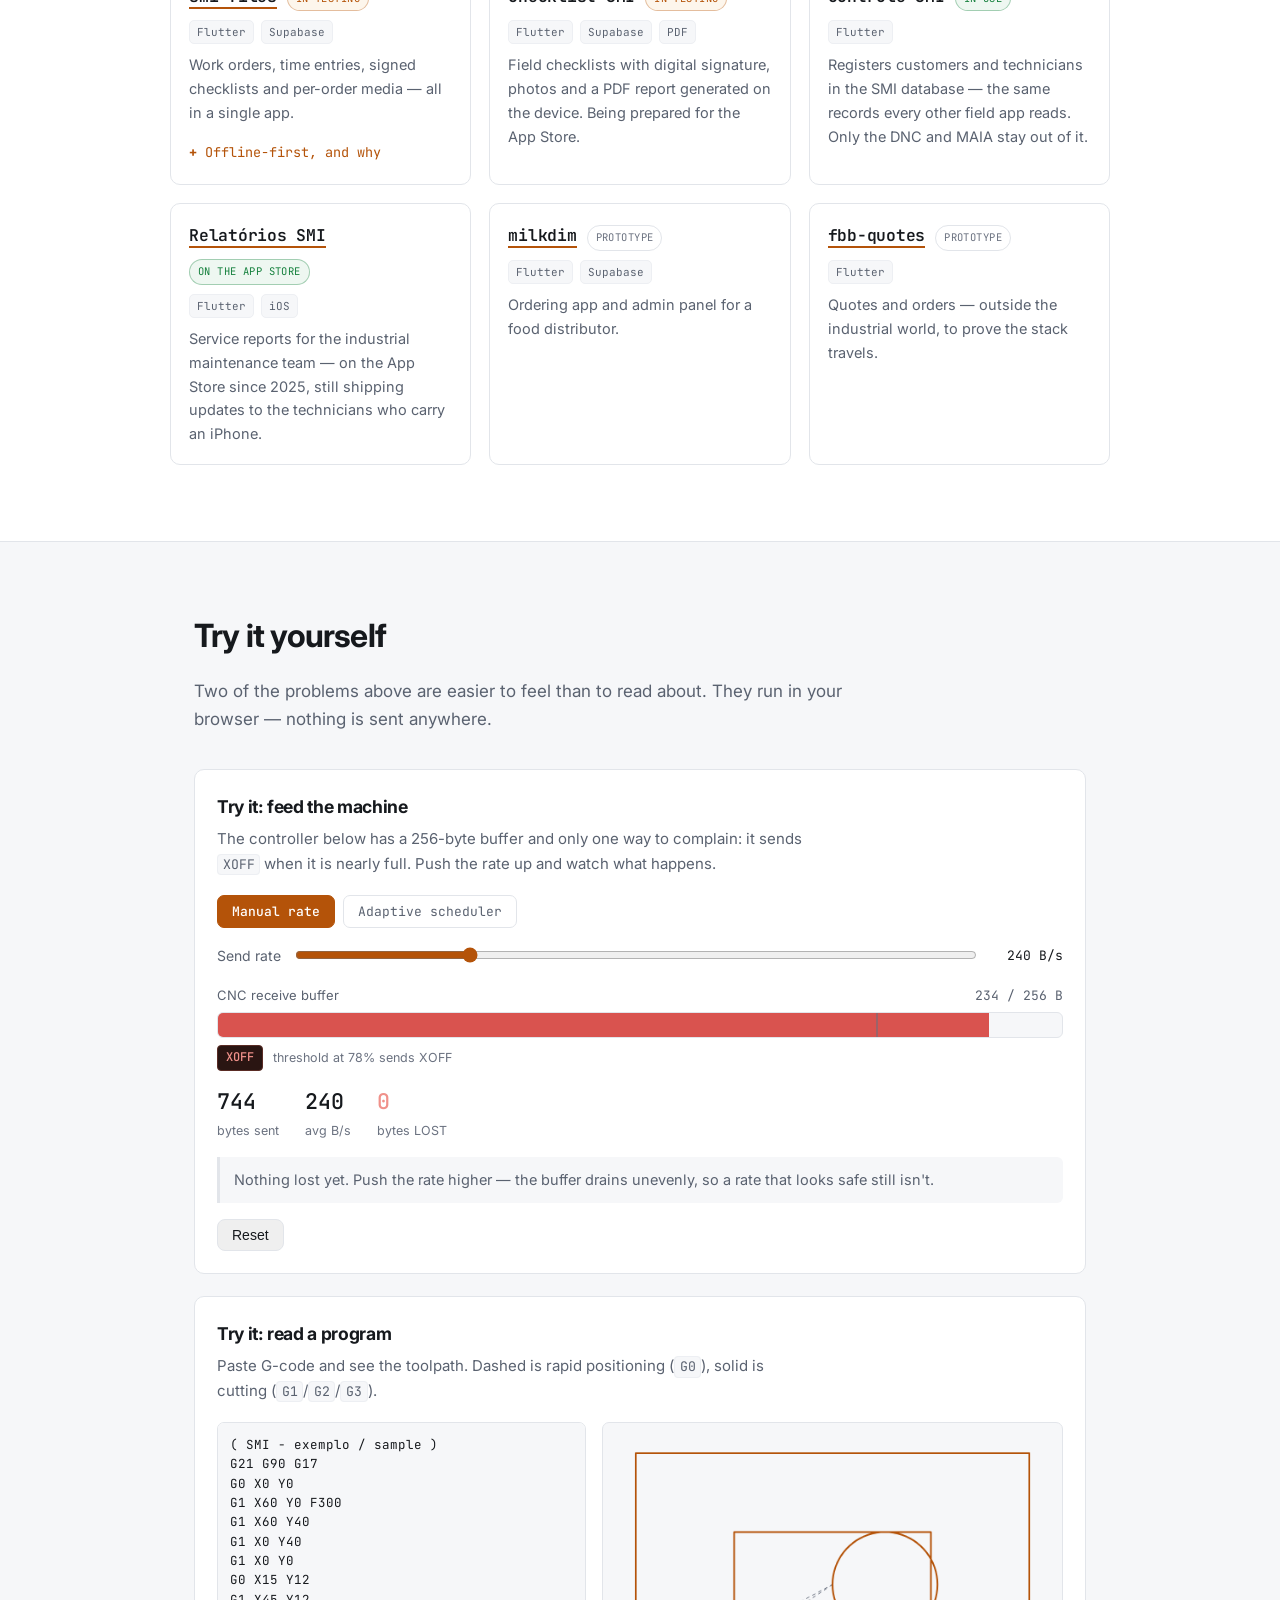
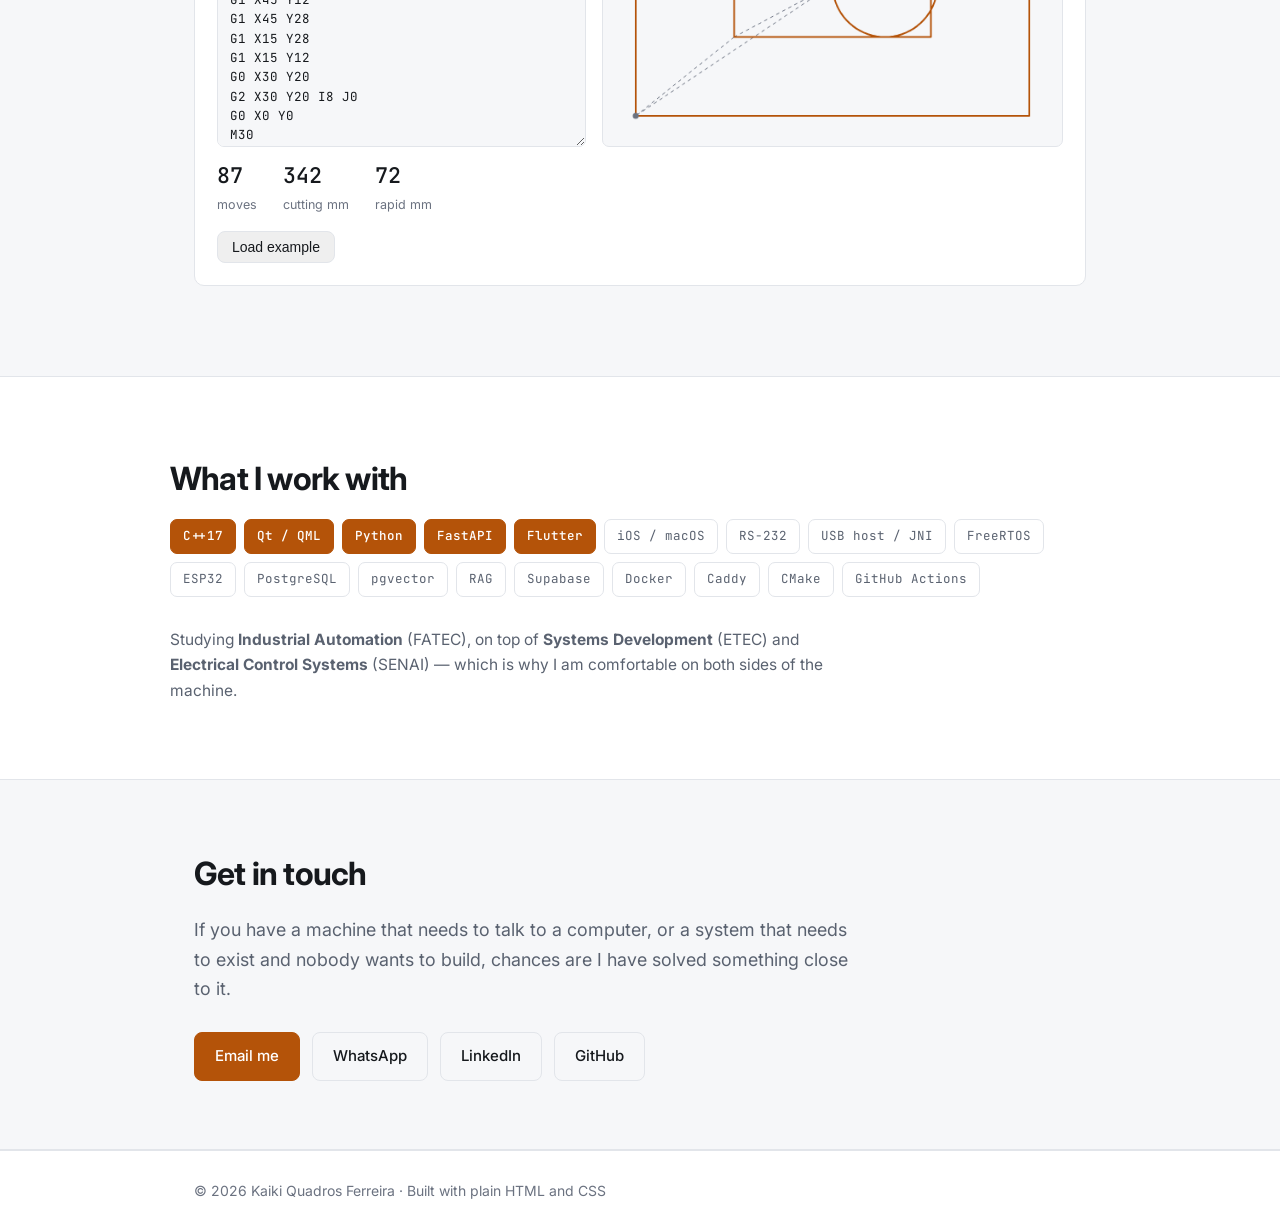
==== commit 61a0b8c4: "Drop the authkit card Nothing is deployed behind it, and the repo is going quiet.  Co-Authored-By: C" ====
--- a/index.html
+++ b/index.html
@@ -344,41 +344,6 @@
         </div>
         <p class="tags"><span>Flutter</span></p>
         <p>Quotes and orders — outside the industrial world, to prove the stack travels.</p>
-      </article>
-
-    </div>
-
-    <p class="subhead">Backend</p>
-    <div class="pgrid">
-
-      <article class="card">
-        <div class="card-h">
-          <h3><a href="https://github.com/dev-kaiki/authkit" target="_blank" rel="noopener">authkit</a></h3>
-          <span class="badge-state">prototype</span>
-        </div>
-        <p class="tags"><span>NestJS</span><span>Prisma</span><span>PostgreSQL</span><span>Next.js</span></p>
-        <p>Sign-up, login and sessions — the piece every system needs and where the failures are silent.</p>
-        <details class="more">
-          <summary>What a stolen token looks like</summary>
-          <div class="more-body">
-            <p>
-              Refresh tokens are stored only as a SHA-256 hash, so a leaked database gives an
-              attacker nothing that can be replayed, and every use rotates them.
-            </p>
-            <p>
-              A refresh token is single use, so presenting one twice means two parties are holding
-              it. That is what a stolen token looks like, and the server treats it that way: it
-              revokes the user's <strong>entire family of tokens</strong>, ending every session
-              rather than letting the thief ride along beside the owner.
-            </p>
-            <p>
-              Login verifies against a decoy hash when the e-mail does not exist, so a wrong address
-              and a wrong password take the same time to answer — otherwise the timing alone lists
-              who has an account. Authentication and role checks are global guards: a route added
-              later is protected unless someone writes <code>@Public()</code> on purpose.
-            </p>
-          </div>
-        </details>
       </article>
 
     </div>
